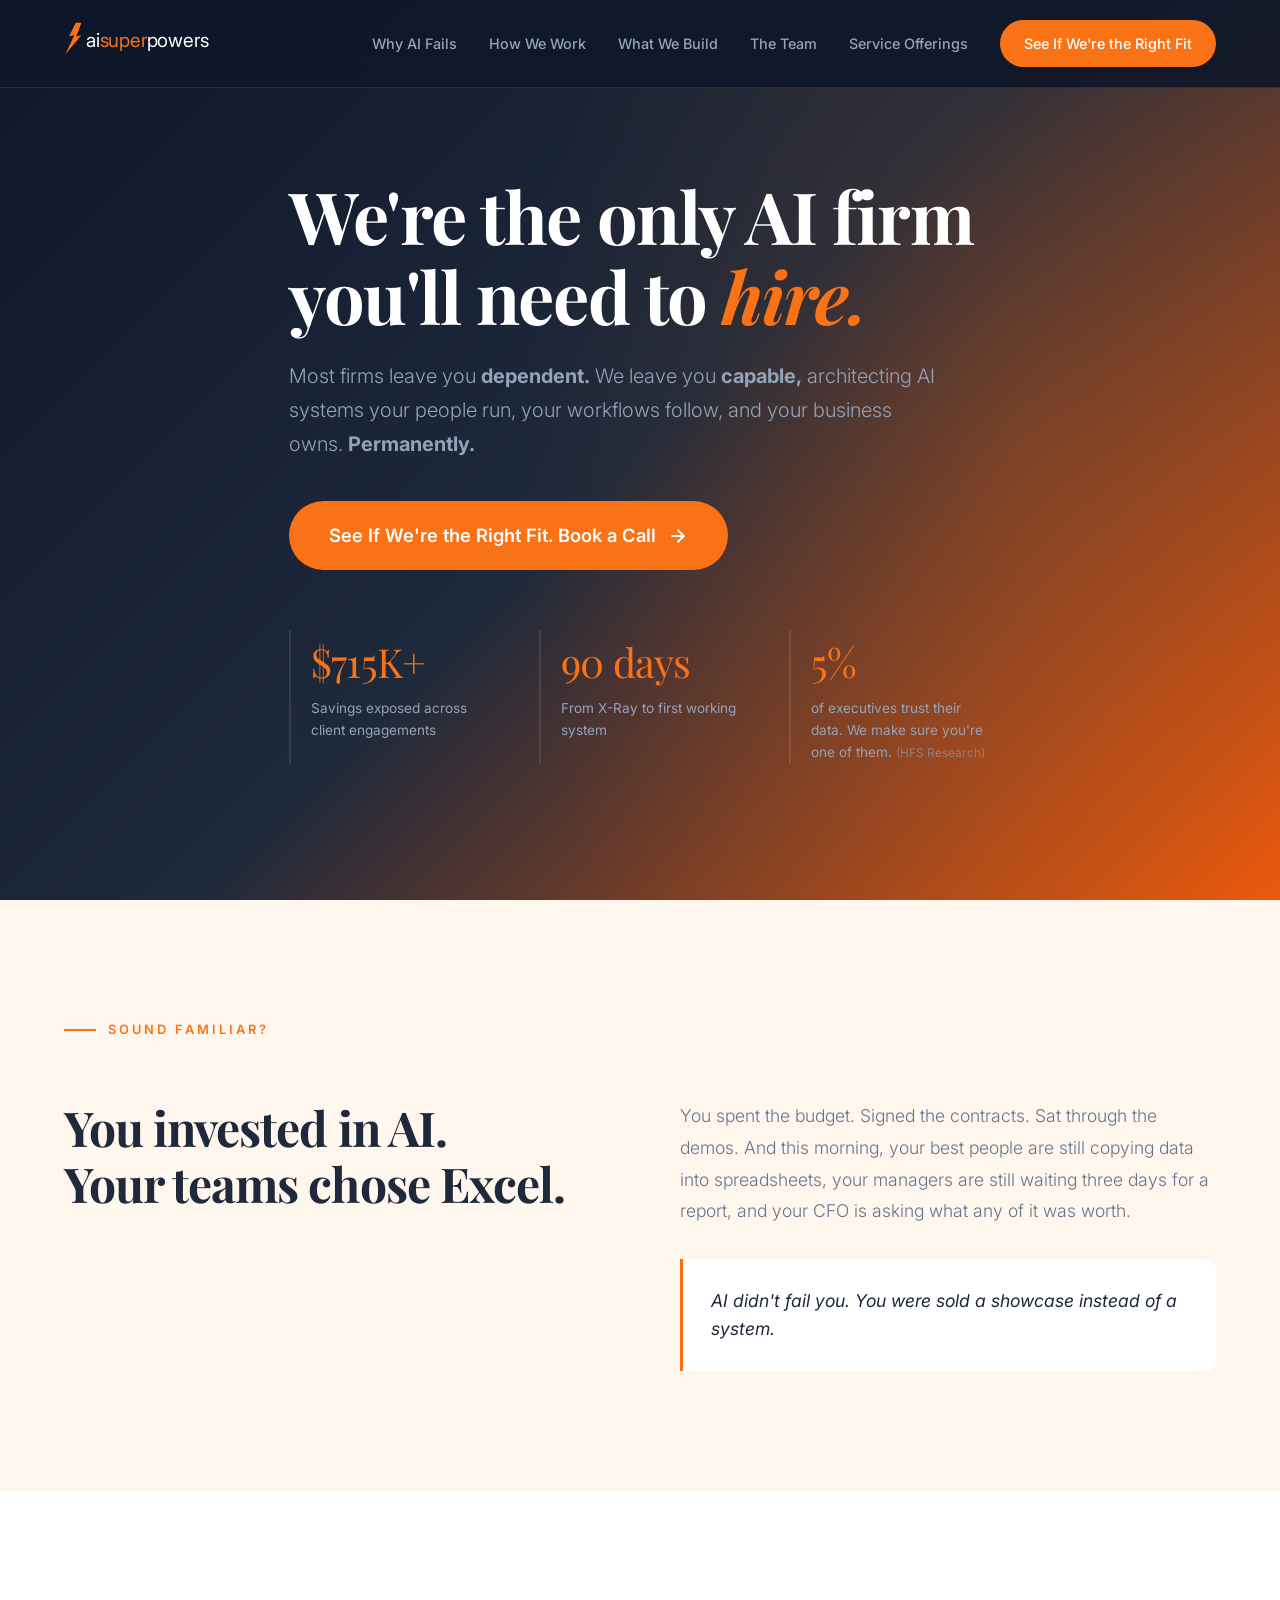
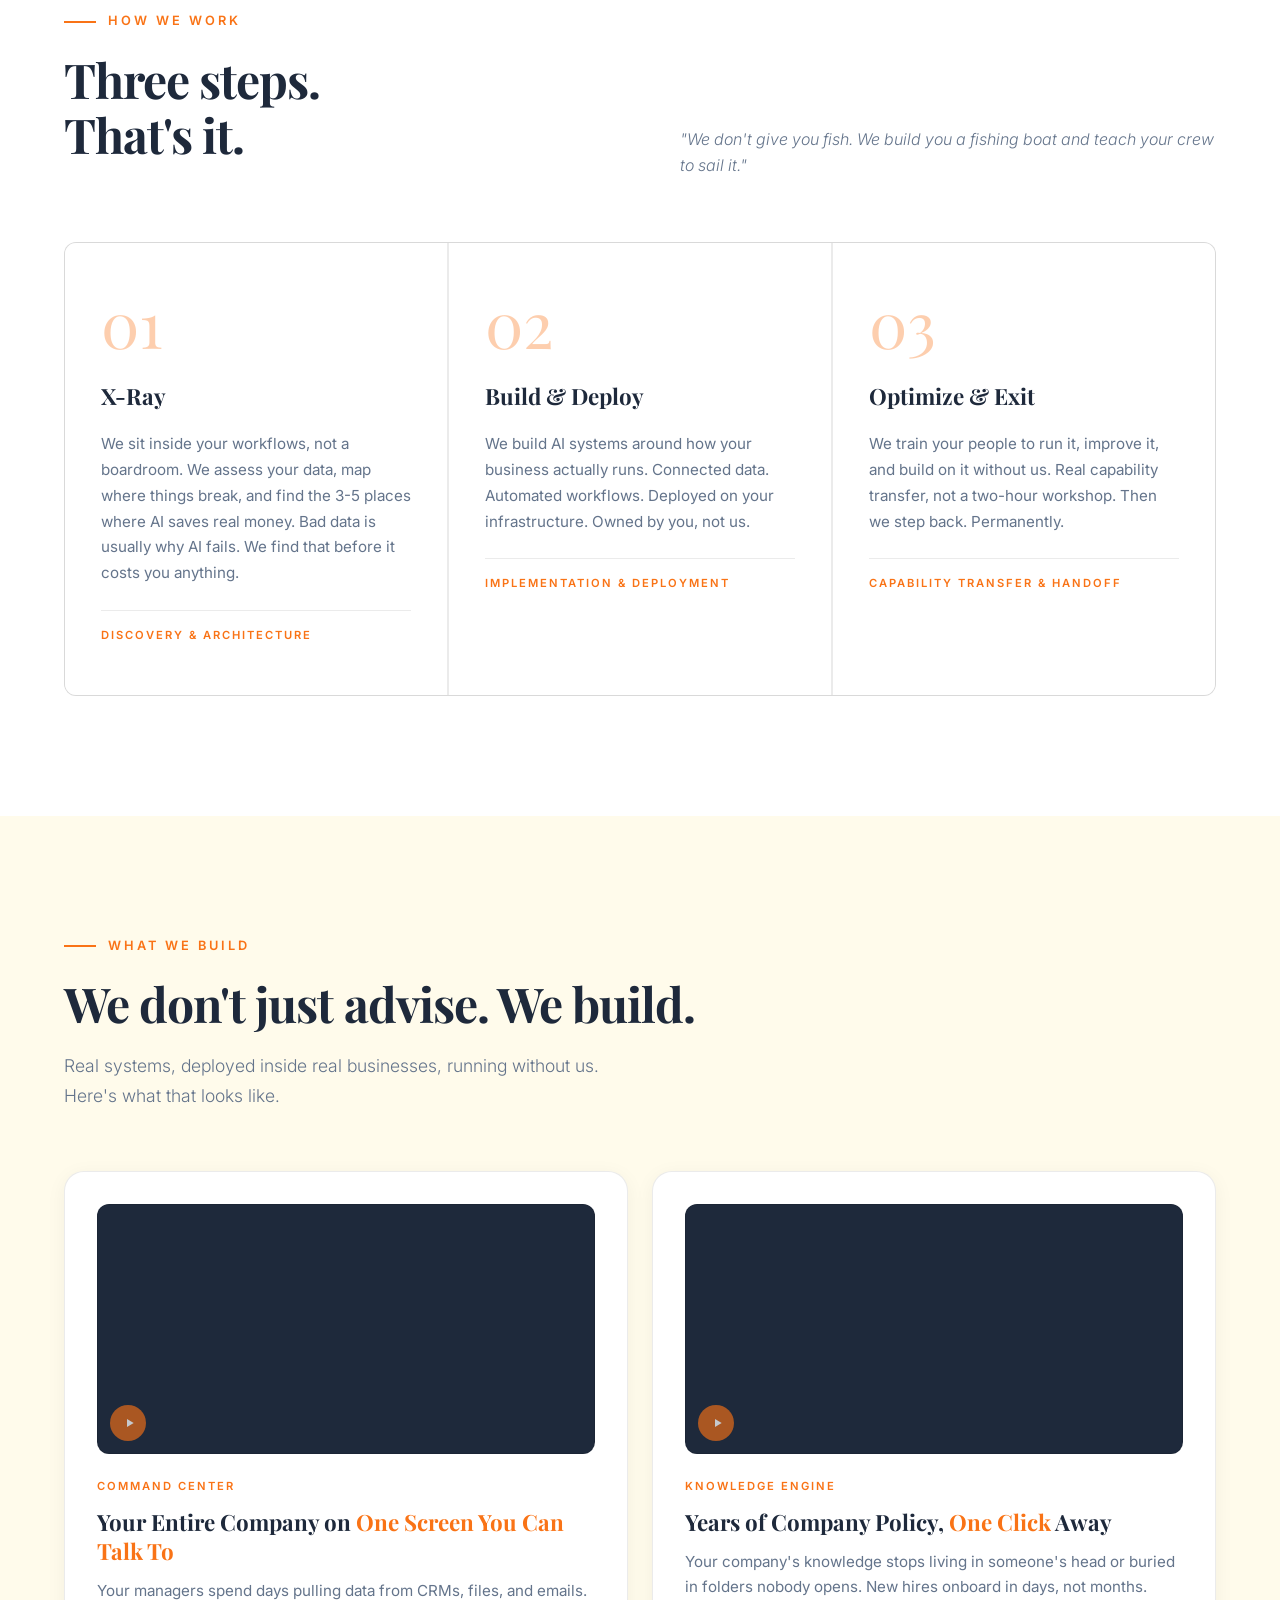
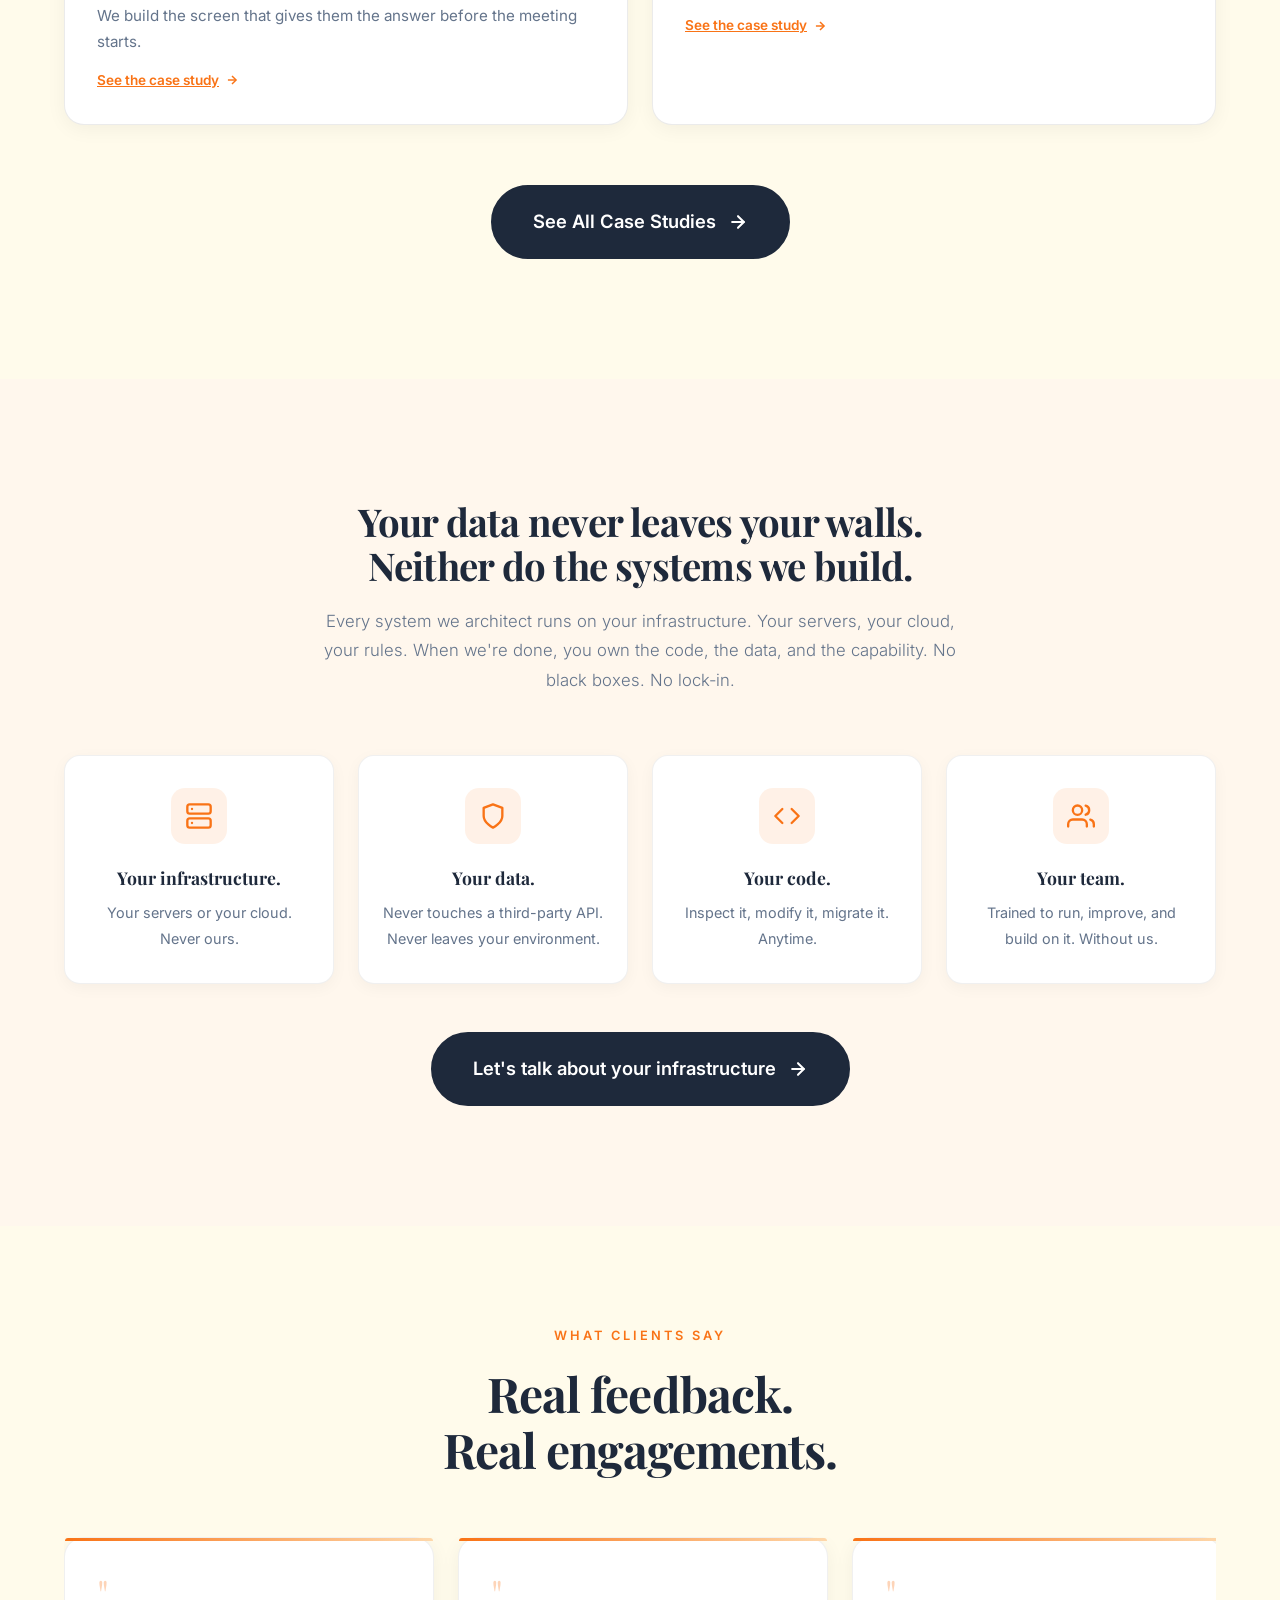
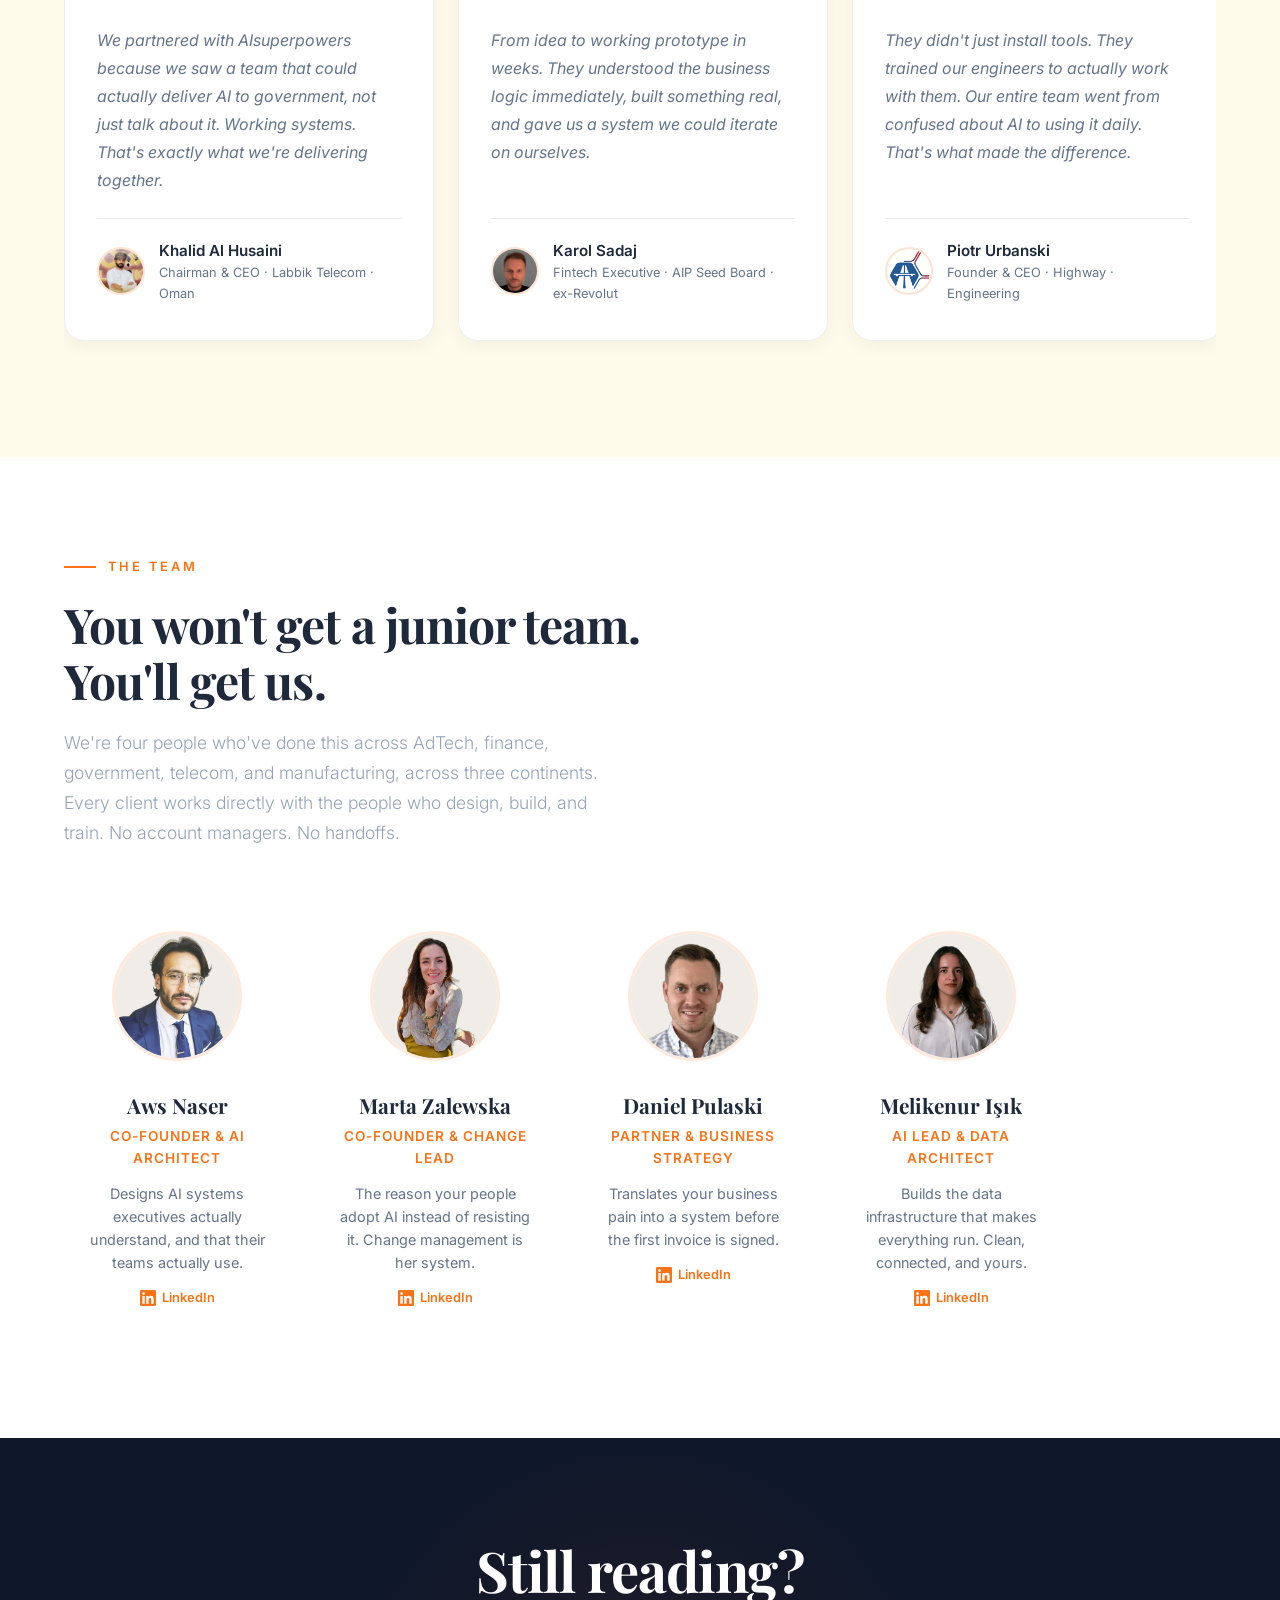
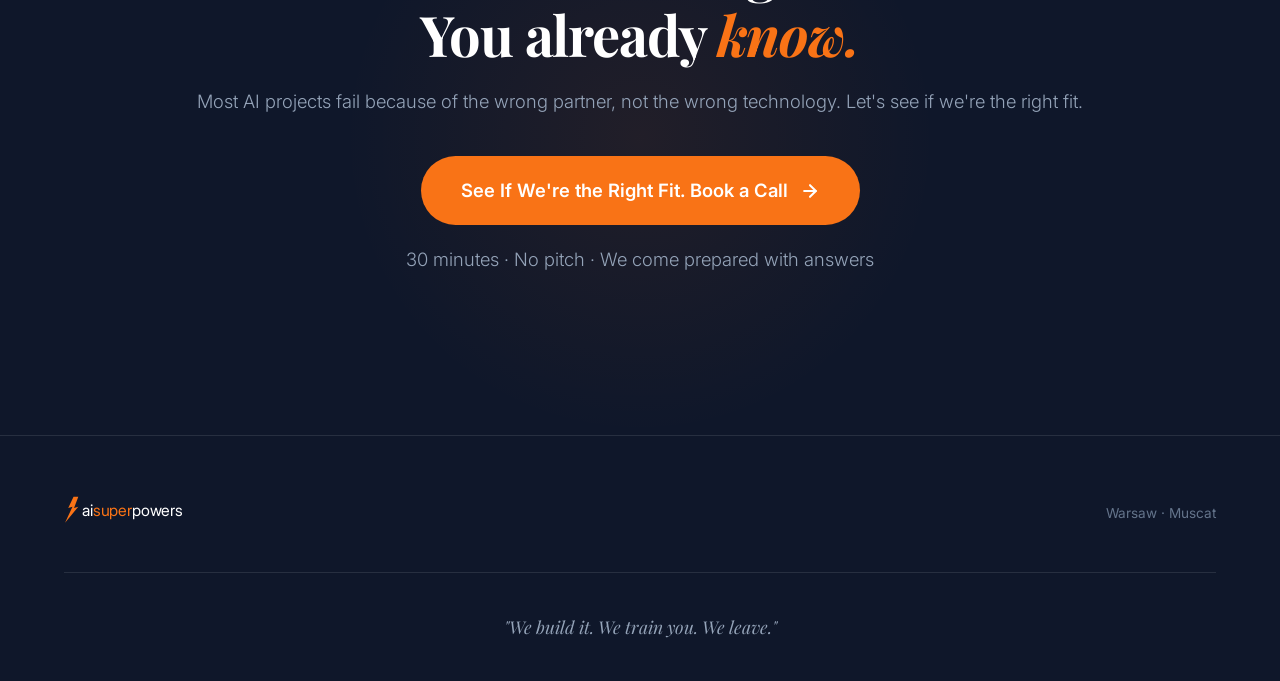
==== index.html @ ed3f65dd "Fix footer logo and location centering on mobile Co-Authored-By: Claude Opus 4.6 <noreply@anthropic." ====
<!DOCTYPE html>
<html lang="en">
<head>
    <meta charset="UTF-8">
    <meta name="viewport" content="width=device-width, initial-scale=1.0">
    <title>AI Superpowers | The Only AI Firm You'll Need</title>
    <link rel="icon" type="image/svg+xml" href="data:image/svg+xml,<svg xmlns='http://www.w3.org/2000/svg' viewBox='0 0 32 32'><path d='M 18 2 L 8 15 L 15 14 L 6 30 L 26 13 L 18 14 L 26 2 Z' fill='%23F97316'/></svg>">
    <link href="https://fonts.googleapis.com/css2?family=Playfair+Display:wght@600;700&family=Inter:wght@300;400;500;600;700&display=swap" rel="stylesheet">
    <style>
        * {
            margin: 0;
            padding: 0;
            box-sizing: border-box;
            word-break: break-word;
        }

        img, video, svg {
            max-width: 100%;
            height: auto;
        }

        :root {
            --orange: #F97316;
            --deep-orange: #EA580C;
            --burnt-orange: #C2410C;
            --peach: #FED7AA;
            --light-peach: #FFF7ED;
            --cream: #FFFBEB;
            --navy: #1E293B;
            --dark-navy: #0F172A;
            --gray: #64748B;
            --gray-light: #94A3B8;
            --light-gray: #F8FAFC;
            --white: #FFFFFF;
            --card-bg: #1a1f2e;
            --border: rgba(255,255,255,0.1);
        }

        html {
            scroll-behavior: smooth;
            overflow-x: hidden;
        }

        body {
            font-family: 'Inter', sans-serif;
            background: var(--dark-navy);
            color: var(--white);
            line-height: 1.6;
            overflow-x: hidden;
        }

        h1, h2, h3 {
            font-family: 'Playfair Display', serif;
        }

        .container {
            max-width: 1200px;
            margin: 0 auto;
            padding: 0 24px;
        }

        /* Navigation */
        nav {
            position: fixed;
            top: 0;
            width: 100%;
            z-index: 1000;
            padding: 20px 0;
            background: rgba(15, 23, 42, 0.9);
            backdrop-filter: blur(20px);
            border-bottom: 1px solid var(--border);
        }

        nav .container {
            display: flex;
            justify-content: space-between;
            align-items: center;
        }

        .logo {
            font-family: 'Playfair Display', serif;
            font-size: 1.5rem;
            color: var(--white);
            text-decoration: none;
        }

        .logo span {
            color: var(--orange);
        }

        .logo svg {
            max-width: 100%;
            height: auto;
        }

        /* Hamburger Menu Button */
        .nav-hamburger {
            display: none;
            width: 48px;
            height: 48px;
            background: none;
            border: none;
            cursor: pointer;
            padding: 12px;
            position: relative;
            z-index: 1001;
            flex-shrink: 0;
        }

        .nav-hamburger span {
            display: block;
            width: 24px;
            height: 2px;
            background: var(--white);
            border-radius: 2px;
            transition: all 0.3s;
            position: absolute;
            left: 12px;
        }

        .nav-hamburger span:nth-child(1) { top: 14px; }
        .nav-hamburger span:nth-child(2) { top: 23px; }
        .nav-hamburger span:nth-child(3) { top: 32px; }

        .nav-hamburger.active span:nth-child(1) {
            top: 23px;
            transform: rotate(45deg);
        }

        .nav-hamburger.active span:nth-child(2) {
            opacity: 0;
        }

        .nav-hamburger.active span:nth-child(3) {
            top: 23px;
            transform: rotate(-45deg);
        }

        /* Mobile Menu Overlay */
        .mobile-menu {
            position: fixed;
            top: 0;
            right: -100%;
            width: 280px;
            height: 100%;
            background: var(--dark-navy);
            z-index: 999;
            padding: 100px 32px 40px;
            transition: right 0.3s ease;
            display: flex;
            flex-direction: column;
            gap: 0;
            overflow-y: auto;
        }

        .mobile-menu.active {
            right: 0;
        }

        .mobile-menu-backdrop {
            position: fixed;
            top: 0;
            left: 0;
            width: 100%;
            height: 100%;
            background: rgba(0,0,0,0.5);
            z-index: 998;
            opacity: 0;
            pointer-events: none;
            transition: opacity 0.3s;
        }

        .mobile-menu-backdrop.active {
            opacity: 1;
            pointer-events: auto;
        }

        .mobile-menu a {
            display: block;
            color: var(--gray-light);
            text-decoration: none;
            font-size: 1.1rem;
            font-weight: 500;
            padding: 16px 0;
            border-bottom: 1px solid var(--border);
            transition: color 0.3s;
        }

        .mobile-menu a:hover {
            color: var(--white);
        }

        .mobile-menu .mobile-menu-cta {
            display: inline-flex;
            align-items: center;
            justify-content: center;
            gap: 8px;
            margin-top: 24px;
            padding: 16px 24px;
            background: var(--orange);
            color: var(--white);
            border-radius: 100px;
            font-weight: 600;
            font-size: 1rem;
            text-align: center;
            border-bottom: none;
        }

        .mobile-menu .mobile-menu-cta:hover {
            background: var(--deep-orange);
        }

        .nav-links {
            display: flex;
            gap: 32px;
            align-items: center;
        }

        .nav-links a {
            color: var(--gray-light);
            text-decoration: none;
            font-size: 0.9rem;
            font-weight: 500;
            transition: color 0.3s;
        }

        .nav-links a:hover {
            color: var(--white);
        }

        .nav-cta {
            background: var(--orange) !important;
            color: var(--white) !important;
            padding: 12px 24px;
            border-radius: 100px;
            font-weight: 600;
        }

        .nav-cta:hover {
            background: var(--deep-orange) !important;
        }

        /* Hero Section */
        .hero {
            min-height: 100vh;
            display: flex;
            flex-direction: column;
            justify-content: center;
            padding: 140px 0 100px;
            position: relative;
            background: linear-gradient(135deg, var(--dark-navy) 0%, var(--navy) 50%, var(--deep-orange) 100%);
        }

        .hero {
            overflow: hidden;
        }

        .hero::before {
            content: '';
            position: absolute;
            top: -50%;
            right: -20%;
            width: 80%;
            height: 200%;
            background: radial-gradient(ellipse, rgba(249,115,22,0.15) 0%, transparent 70%);
            pointer-events: none;
        }

        .hero-hook {
            font-size: 1.25rem;
            color: var(--gray-light);
            font-style: italic;
            margin-bottom: 24px;
            letter-spacing: 0.01em;
        }

        .hero h1 {
            font-size: clamp(2.5rem, 6vw, 4.5rem);
            line-height: 1.1;
            margin-bottom: 24px;
            max-width: 900px;
            letter-spacing: -0.02em;
        }

        .hero-nowrap {
            white-space: nowrap;
        }

        .hero h1 em {
            color: var(--orange);
            font-style: italic;
        }

        .hero-sub {
            font-size: 1.25rem;
            color: var(--gray-light);
            max-width: 650px;
            line-height: 1.7;
            margin-bottom: 40px;
            font-weight: 300;
        }

        /* Shared CTA Button Style - V5 Enhanced */
        .cta-btn {
            display: inline-flex;
            align-items: center;
            gap: 12px;
            padding: 20px 40px;
            background: var(--orange);
            color: var(--white);
            border: none;
            border-radius: 100px;
            font-size: 1.15rem;
            font-weight: 600;
            text-decoration: none;
            transition: all 0.3s;
            position: relative;
            overflow: hidden;
        }

        .cta-btn::before {
            content: '';
            position: absolute;
            top: 0;
            left: -100%;
            width: 100%;
            height: 100%;
            background: linear-gradient(90deg, transparent, rgba(255,255,255,0.15), transparent);
            transition: left 0.5s;
        }

        .cta-btn:hover::before {
            left: 100%;
        }

        .cta-btn:hover {
            background: var(--deep-orange);
            transform: translateY(-3px);
            box-shadow: 0 15px 40px rgba(249,115,22,0.35);
        }

        .cta-btn svg {
            transition: transform 0.3s;
        }

        .cta-btn:hover svg {
            transform: translateX(4px);
        }

        .cta-btn-outline {
            background: transparent;
            border: 2px solid var(--orange);
            color: var(--orange);
        }

        .cta-btn-outline:hover {
            background: var(--orange);
            color: var(--white);
        }

        /* CTA on light backgrounds */
        .cta-btn-dark {
            background: var(--navy);
            color: var(--white);
            border: 2px solid var(--navy);
        }

        .cta-btn-dark:hover {
            background: var(--dark-navy);
            border-color: var(--dark-navy);
            box-shadow: 0 15px 40px rgba(15,23,42,0.3);
        }

        .cta-note {
            margin-top: 12px;
            font-size: 0.8rem;
            color: var(--gray-light);
            letter-spacing: 0.02em;
        }

        .cta-note-dark {
            color: var(--gray);
        }

        .hero-stats {
            margin-top: 60px;
            display: flex;
            gap: 48px;
            flex-wrap: wrap;
        }

        .hero-stat {
            border-left: 2px solid var(--border);
            padding-left: 20px;
        }

        .hero-stat-number {
            font-family: 'Playfair Display', serif;
            font-size: 2.5rem;
            color: var(--orange);
            letter-spacing: -0.02em;
        }

        .hero-stat-label {
            font-size: 0.85rem;
            color: var(--gray-light);
            margin-top: 4px;
            max-width: 180px;
        }

        /* Section Shared Styles */
        section {
            padding: 120px 0;
        }

        .section-label {
            color: var(--orange);
            font-weight: 600;
            font-size: 0.8rem;
            text-transform: uppercase;
            letter-spacing: 3px;
            margin-bottom: 20px;
            display: flex;
            align-items: center;
            gap: 12px;
        }

        .section-label::before {
            content: '';
            width: 32px;
            height: 2px;
            background: var(--orange);
        }

        .section-label-centered {
            justify-content: center;
        }

        .section-label-centered::before {
            display: none;
        }

        .section-title {
            font-size: clamp(2rem, 4vw, 3rem);
            margin-bottom: 20px;
            max-width: 700px;
            line-height: 1.15;
            letter-spacing: -0.02em;
        }

        .section-title-centered {
            text-align: center;
            margin-left: auto;
            margin-right: auto;
        }

        .section-subtitle {
            font-size: 1.1rem;
            color: var(--gray-light);
            max-width: 560px;
            line-height: 1.7;
            font-weight: 300;
        }

        .section-subtitle-centered {
            text-align: center;
            margin-left: auto;
            margin-right: auto;
        }

        /* Problem Section */
        .problem {
            background: var(--light-peach);
            color: var(--navy);
        }

        .problem .section-label {
            color: var(--orange);
        }

        .problem .section-title {
            color: var(--navy);
        }

        .problem-grid {
            display: grid;
            grid-template-columns: 1fr 1fr;
            gap: 80px;
            align-items: start;
            margin-top: 60px;
        }

        .problem-text {
            font-size: 1.1rem;
            color: var(--gray);
            line-height: 1.8;
            font-weight: 300;
            margin-bottom: 32px;
        }

        .problem-conclusion {
            font-size: 1.1rem;
            color: var(--navy);
            font-style: italic;
            font-weight: 400;
            line-height: 1.6;
            padding: 28px;
            border-left: 3px solid var(--orange);
            background: var(--white);
            border-radius: 0 10px 10px 0;
        }

        /* Method Section */
        .method {
            background: var(--white);
            color: var(--navy);
        }

        .method .section-label {
            color: var(--orange);
        }

        .method .section-title {
            color: var(--navy);
        }

        .method-header {
            display: grid;
            grid-template-columns: 1fr 1fr;
            gap: 80px;
            margin-bottom: 60px;
            align-items: end;
        }

        .method-tagline {
            font-size: 1rem;
            color: var(--gray);
            font-style: italic;
            font-weight: 300;
            align-self: end;
            padding-bottom: 4px;
        }

        .steps-grid {
            display: grid;
            grid-template-columns: repeat(3, 1fr);
            gap: 2px;
            background: rgba(0,0,0,0.08);
            border: 1px solid rgba(0,0,0,0.08);
            border-radius: 12px;
            overflow: hidden;
        }

        .step-card {
            background: var(--white);
            padding: 48px 36px;
            transition: background 0.3s;
        }

        .step-card:hover {
            background: var(--light-gray);
        }

        .step-number {
            font-family: 'Playfair Display', serif;
            font-size: 4rem;
            color: rgba(249,115,22,0.35);
            line-height: 1;
            margin-bottom: 24px;
        }

        .step-title {
            font-family: 'Playfair Display', serif;
            font-size: 1.4rem;
            font-weight: 700;
            color: var(--navy);
            margin-bottom: 16px;
        }

        .step-body {
            font-size: 0.95rem;
            color: var(--gray);
            line-height: 1.7;
        }

        .step-tag {
            display: inline-block;
            margin-top: 24px;
            font-size: 0.7rem;
            font-weight: 600;
            letter-spacing: 2px;
            text-transform: uppercase;
            color: var(--orange);
            border-top: 1px solid rgba(0,0,0,0.08);
            padding-top: 16px;
            width: 100%;
        }

        /* Solutions Section */
        .solutions {
            background: var(--cream);
            color: var(--navy);
        }

        .solutions .section-title {
            color: var(--navy);
        }

        .solutions .section-subtitle {
            color: var(--gray);
        }

        .solutions-grid {
            display: grid;
            grid-template-columns: repeat(2, 1fr);
            gap: 24px;
            margin-top: 60px;
        }

        .solution-card {
            background: var(--white);
            border: 1px solid rgba(0,0,0,0.08);
            border-radius: 20px;
            padding: 32px;
            transition: all 0.4s;
            box-shadow: 0 4px 20px rgba(0,0,0,0.05);
            text-decoration: none;
            color: inherit;
            display: block;
            cursor: pointer;
        }

        .solution-card:hover {
            border-color: var(--orange);
            transform: translateY(-4px);
            box-shadow: 0 15px 40px rgba(249,115,22,0.12);
        }

        .solution-visual {
            margin-bottom: 24px;
            border-radius: 12px;
            overflow: hidden;
            background: var(--navy);
            border: 1px solid rgba(0,0,0,0.1);
        }

        .solution-visual video {
            width: 100%;
            display: block;
            cursor: pointer;
        }

        /* Play icon overlay on video */
        .solution-visual {
            position: relative;
        }

        .solution-visual::after {
            content: '';
            position: absolute;
            bottom: 12px;
            left: 12px;
            width: 36px;
            height: 36px;
            background: rgba(249,115,22,0.85);
            border-radius: 50%;
            background-image: url("data:image/svg+xml,%3Csvg xmlns='http://www.w3.org/2000/svg' viewBox='0 0 24 24' fill='white'%3E%3Cpolygon points='9,6 19,12 9,18'/%3E%3C/svg%3E");
            background-repeat: no-repeat;
            background-position: 55% 50%;
            background-size: 16px;
            opacity: 0.75;
            transition: all 0.3s;
            pointer-events: none;
        }

        .solution-visual:hover::after {
            opacity: 1;
            transform: scale(1.1);
        }

        /* Video lightbox */
        .video-lightbox {
            display: none;
            position: fixed;
            top: 0;
            left: 0;
            width: 100%;
            height: 100%;
            z-index: 9999;
            background: rgba(0,0,0,0.85);
            backdrop-filter: blur(8px);
            align-items: center;
            justify-content: center;
            cursor: pointer;
        }

        .video-lightbox.active {
            display: flex;
        }

        .video-lightbox-content {
            position: relative;
            width: 75%;
            max-width: 960px;
            border-radius: 16px;
            overflow: hidden;
            box-shadow: 0 25px 80px rgba(0,0,0,0.5);
            cursor: default;
        }

        .video-lightbox-content video {
            width: 100%;
            display: block;
            border-radius: 16px;
        }

        .video-lightbox-close {
            position: absolute;
            top: 16px;
            right: 16px;
            width: 40px;
            height: 40px;
            background: rgba(0,0,0,0.6);
            border: none;
            border-radius: 50%;
            color: white;
            font-size: 1.2rem;
            cursor: pointer;
            display: flex;
            align-items: center;
            justify-content: center;
            transition: background 0.3s;
            z-index: 10;
        }

        .video-lightbox-close:hover {
            background: rgba(249,115,22,0.8);
        }

        /* Spread Cards for Training */
        .training-cards {
            background: var(--navy);
            border: 1px solid rgba(0,0,0,0.1);
            border-radius: 12px;
            padding: 20px 0;
        }

        .spread-cards {
            position: relative;
            width: 100%;
            height: 220px;
            display: flex;
            align-items: center;
            justify-content: center;
            gap: 0;
        }

        .spread-card {
            width: 160px;
            border-radius: 10px;
            box-shadow: 0 8px 25px rgba(0,0,0,0.3);
            overflow: hidden;
            transition: transform 0.3s ease, box-shadow 0.3s ease;
            flex-shrink: 0;
            margin: 0 -20px;
        }

        .spread-card img {
            width: 100%;
            display: block;
        }

        .spread-card:nth-child(1) {
            transform: rotate(-10deg);
            z-index: 1;
        }

        .spread-card:nth-child(2) {
            transform: rotate(0deg);
            z-index: 2;
        }

        .spread-card:nth-child(3) {
            transform: rotate(10deg);
            z-index: 1;
        }

        .spread-card:hover {
            transform: rotate(0deg) scale(1.1) translateY(-8px);
            z-index: 10;
            box-shadow: 0 15px 40px rgba(0,0,0,0.5);
        }

        .solution-label {
            font-size: 0.7rem;
            text-transform: uppercase;
            letter-spacing: 2px;
            color: var(--orange);
            font-weight: 600;
            margin-bottom: 12px;
        }

        .solution-title {
            font-family: 'Playfair Display', serif;
            font-size: 1.4rem;
            margin-bottom: 12px;
            line-height: 1.3;
            color: var(--navy);
        }

        .solution-title em {
            color: var(--orange);
            font-style: normal;
        }

        .solution-desc {
            color: var(--gray);
            font-size: 0.95rem;
            line-height: 1.65;
        }

        /* V5: Solution card "see case study" link */
        .solution-link {
            display: inline-flex;
            align-items: center;
            gap: 6px;
            margin-top: 16px;
            font-size: 0.85rem;
            font-weight: 600;
            color: var(--orange);
            transition: gap 0.3s;
        }

        .solution-card:hover .solution-link {
            gap: 10px;
        }

        .solutions-cta {
            text-align: center;
            margin-top: 60px;
        }

        /* Data Sovereignty Section */
        .ownership {
            background: var(--light-peach);
            color: var(--navy);
        }

        .ownership .section-title {
            color: var(--navy);
            text-align: center;
            margin-left: auto;
            margin-right: auto;
            font-size: clamp(1.5rem, 3vw, 2.75rem);
        }

        .ownership .section-label {
            justify-content: center;
        }

        .ownership .section-label::before {
            display: none;
        }

        .own-desc {
            text-align: center;
            max-width: 640px;
            margin: 0 auto 60px;
            font-size: 1.05rem;
            color: var(--gray);
            line-height: 1.75;
            font-weight: 300;
        }

        .own-cards {
            display: grid;
            grid-template-columns: repeat(4, 1fr);
            gap: 24px;
        }

        .own-card {
            background: var(--white);
            border: 1px solid rgba(0,0,0,0.06);
            border-radius: 16px;
            padding: 32px 24px;
            text-align: center;
            transition: all 0.3s;
            box-shadow: 0 4px 16px rgba(0,0,0,0.04);
        }

        .own-card:hover {
            transform: translateY(-4px);
            box-shadow: 0 12px 32px rgba(249,115,22,0.12);
            border-color: var(--orange);
        }

        .own-card-icon {
            width: 56px;
            height: 56px;
            background: rgba(249,115,22,0.1);
            border-radius: 14px;
            display: flex;
            align-items: center;
            justify-content: center;
            margin: 0 auto 20px;
        }

        .own-card-icon svg {
            width: 28px;
            height: 28px;
            color: var(--orange);
        }

        .own-card strong {
            font-family: 'Playfair Display', serif;
            font-weight: 700;
            font-size: 1.1rem;
            color: var(--navy);
            display: block;
            margin-bottom: 8px;
        }

        .own-card span {
            font-size: 0.9rem;
            color: var(--gray);
            line-height: 1.6;
        }

        .own-cta {
            text-align: center;
            margin-top: 48px;
        }

        /* V5: Team Section */
        .team {
            background: var(--white);
            color: var(--navy);
            padding: 100px 0;
        }

        .team .section-title {
            color: var(--navy);
        }

        .team-grid {
            display: grid;
            grid-template-columns: repeat(4, 1fr);
            gap: 32px;
            margin-top: 60px;
            max-width: 1000px;
        }

        .team-card {
            text-align: center;
            text-decoration: none;
            color: inherit;
            display: block;
            padding: 24px 16px;
            border-radius: 16px;
            transition: all 0.3s;
        }

        .team-card:hover {
            background: var(--light-peach);
            transform: translateY(-4px);
        }

        .team-photo {
            width: 130px;
            height: 130px;
            border-radius: 50%;
            margin: 0 auto 20px;
            object-fit: cover;
            border: 3px solid rgba(249,115,22,0.15);
            transition: border-color 0.3s;
        }

        .team-card:hover .team-photo {
            border-color: var(--orange);
        }

        .team-name {
            font-family: 'Playfair Display', serif;
            font-size: 1.3rem;
            margin-bottom: 4px;
            color: var(--navy);
        }

        .team-role {
            font-size: 0.85rem;
            color: var(--orange);
            font-weight: 600;
            text-transform: uppercase;
            letter-spacing: 1px;
            margin-bottom: 12px;
        }

        .team-bio {
            font-size: 0.9rem;
            color: var(--gray);
            line-height: 1.6;
        }

        .team-linkedin {
            display: inline-flex;
            align-items: center;
            gap: 6px;
            margin-top: 14px;
            font-size: 0.8rem;
            font-weight: 600;
            color: var(--orange);
            transition: gap 0.3s;
        }

        .team-linkedin svg {
            color: var(--orange);
        }

        .team-card:hover .team-linkedin {
            gap: 10px;
        }

        /* Testimonials Section - 3 boxes visible, horizontal scroll, warm theme */
        .testimonials {
            background: var(--cream);
            color: var(--navy);
            padding: 100px 0;
            overflow: visible;
        }

        .testimonials .section-title {
            color: var(--navy);
        }

        .testimonials .container {
            overflow: visible;
        }

        .testimonials-scroll {
            overflow-x: auto;
            overflow-y: hidden;
            -webkit-overflow-scrolling: touch;
            margin-top: 60px;
            padding-bottom: 16px;
        }

        .testimonials-scroll::-webkit-scrollbar {
            height: 6px;
        }

        .testimonials-scroll::-webkit-scrollbar-track {
            background: rgba(0,0,0,0.05);
            border-radius: 3px;
        }

        .testimonials-scroll::-webkit-scrollbar-thumb {
            background: var(--orange);
            border-radius: 3px;
        }

        .testimonials-grid {
            display: flex;
            gap: 24px;
            width: max-content;
        }

        .testimonial-card {
            background: var(--white);
            border: 1px solid rgba(0,0,0,0.06);
            border-radius: 20px;
            padding: 36px 32px;
            box-shadow: 0 4px 20px rgba(0,0,0,0.05);
            display: flex;
            flex-direction: column;
            width: 370px;
            flex-shrink: 0;
            position: relative;
        }

        .testimonial-card::before {
            content: '';
            position: absolute;
            top: 0;
            left: 0;
            right: 0;
            height: 3px;
            background: linear-gradient(90deg, var(--orange), var(--peach));
            border-radius: 20px 20px 0 0;
        }

        .testimonial-quote {
            font-size: 2.5rem;
            color: var(--orange);
            opacity: 0.3;
            font-family: 'Playfair Display', serif;
            line-height: 1;
            margin-bottom: 12px;
        }

        .testimonial-text {
            font-size: 1rem;
            color: var(--gray);
            line-height: 1.75;
            font-style: italic;
            flex: 1;
            margin-bottom: 24px;
        }

        .testimonial-author {
            display: flex;
            align-items: center;
            gap: 14px;
            padding-top: 20px;
            border-top: 1px solid rgba(0,0,0,0.08);
            margin-top: auto;
        }

        .testimonial-photo {
            width: 48px;
            height: 48px;
            border-radius: 50%;
            object-fit: cover;
            border: 2px solid rgba(249,115,22,0.2);
            flex-shrink: 0;
        }

        .testimonial-avatar {
            width: 48px;
            height: 48px;
            border-radius: 50%;
            background: var(--navy);
            display: flex;
            align-items: center;
            justify-content: center;
            font-weight: 700;
            font-size: 0.8rem;
            color: var(--white);
            flex-shrink: 0;
        }

        .testimonial-info-name {
            font-weight: 600;
            font-size: 0.95rem;
            color: var(--navy);
        }

        .testimonial-info-role {
            font-size: 0.8rem;
            color: var(--gray);
        }

        /* Final CTA - V5: Enhanced */
        .final-cta {
            background: var(--dark-navy);
            text-align: center;
            padding: 100px 0 120px;
            position: relative;
            overflow: hidden;
        }

        .final-cta::before {
            content: '';
            position: absolute;
            top: 0;
            left: 50%;
            transform: translateX(-50%);
            width: 600px;
            height: 600px;
            background: radial-gradient(circle, rgba(249,115,22,0.08) 0%, transparent 70%);
            pointer-events: none;
        }

        .final-cta h2 {
            font-size: clamp(2rem, 5vw, 3.5rem);
            margin-bottom: 20px;
            line-height: 1.15;
            letter-spacing: -0.02em;
            position: relative;
        }

        .final-cta h2 em {
            color: var(--orange);
            font-style: italic;
        }

        .final-cta p {
            font-size: 1.15rem;
            color: var(--gray-light);
            margin-bottom: 40px;
            font-weight: 300;
            position: relative;
        }

        .final-cta .cta-btn {
            position: relative;
        }

        .final-cta-note {
            margin-top: 20px;
            font-size: 0.9rem;
            color: var(--gray);
            position: relative;
        }

        /* V5: Scarcity badge */
        .scarcity {
            display: inline-block;
            background: rgba(249,115,22,0.1);
            border: 1px solid rgba(249,115,22,0.25);
            color: var(--orange);
            padding: 8px 20px;
            border-radius: 100px;
            font-size: 0.8rem;
            font-weight: 600;
            letter-spacing: 0.5px;
            margin-bottom: 24px;
        }

        .scarcity-dark {
            background: rgba(249,115,22,0.08);
            border-color: rgba(249,115,22,0.2);
        }

        /* Footer */
        footer {
            background: var(--dark-navy);
            border-top: 1px solid var(--border);
            padding: 60px 0 40px;
        }

        .footer-bottom {
            display: flex;
            justify-content: space-between;
            align-items: center;
            flex-wrap: wrap;
            gap: 20px;
        }

        .footer-logo {
            font-family: 'Playfair Display', serif;
            font-size: 1.25rem;
        }

        .footer-logo span {
            color: var(--orange);
        }

        .footer-contact {
            font-size: 0.85rem;
            color: var(--gray);
        }

        .footer-tagline {
            width: 100%;
            text-align: center;
            margin-top: 40px;
            padding-top: 40px;
            border-top: 1px solid var(--border);
            font-family: 'Playfair Display', serif;
            font-size: 1.1rem;
            font-style: italic;
            color: var(--gray-light);
        }

        /* Animations */
        .fade-in {
            opacity: 0;
            transform: translateY(30px);
            transition: opacity 0.6s ease, transform 0.6s ease;
        }

        .fade-in.visible {
            opacity: 1;
            transform: translateY(0);
        }

        /* Back to Top Button */
        .back-to-top {
            position: fixed;
            bottom: 32px;
            right: 32px;
            width: 48px;
            height: 48px;
            background: var(--orange);
            color: var(--white);
            border: none;
            border-radius: 50%;
            cursor: pointer;
            display: flex;
            align-items: center;
            justify-content: center;
            z-index: 900;
            opacity: 0;
            pointer-events: none;
            transform: translateY(20px);
            transition: opacity 0.3s, transform 0.3s, background 0.3s;
            box-shadow: 0 4px 20px rgba(0,0,0,0.25);
        }

        .back-to-top.visible {
            opacity: 1;
            pointer-events: auto;
            transform: translateY(0);
        }

        .back-to-top:hover {
            background: var(--deep-orange);
            transform: translateY(-3px);
        }

        @media (max-width: 768px) {
            .back-to-top {
                bottom: 20px;
                right: 20px;
                width: 44px;
                height: 44px;
            }
        }

        /* Responsive — Tablet */
        @media (max-width: 1024px) {
            section {
                padding: 80px 0;
            }

            .nav-links {
                gap: 20px;
            }

            .problem-grid {
                grid-template-columns: 1fr;
                gap: 40px;
            }

            .method-header {
                grid-template-columns: 1fr;
                gap: 24px;
            }

            .steps-grid {
                grid-template-columns: 1fr;
            }

            .solutions-grid {
                grid-template-columns: 1fr;
            }

            .own-cards {
                grid-template-columns: repeat(2, 1fr);
            }

            .own-desc {
                font-size: 1rem;
            }

            .testimonial-card {
                width: 300px;
            }

            .team-grid {
                grid-template-columns: repeat(2, 1fr);
            }

            .hero {
                padding: 120px 0 80px;
                min-height: auto;
            }

            .final-cta {
                padding: 80px 0 100px;
            }
        }

        /* Responsive — Mobile */
        @media (max-width: 768px) {
            /* Nav: hide all links, show hamburger */
            nav {
                padding: 14px 0;
            }

            .nav-links {
                display: none;
            }

            .nav-hamburger {
                display: block;
            }

            .nav-cta {
                padding: 10px 18px !important;
                font-size: 0.8rem !important;
                white-space: nowrap;
                min-height: 44px;
                display: inline-flex;
                align-items: center;
            }

            nav .container {
                padding: 0 16px;
            }

            /* Logo smaller on mobile */
            .logo svg {
                width: 180px;
                height: 36px;
            }

            /* Container tighter padding */
            .container {
                padding: 0 16px;
            }

            /* Hero */
            .hero {
                padding: 100px 0 60px;
                min-height: auto;
            }

            .hero h1 {
                font-size: 2rem;
                margin-bottom: 16px;
            }

            .hero-sub {
                font-size: 1.05rem;
                margin-bottom: 32px;
            }

            .hero-stats {
                flex-direction: column;
                gap: 24px;
                margin-top: 40px;
            }

            .hero-stat-number {
                font-size: 2rem;
            }

            /* CTA buttons */
            .cta-btn {
                padding: 16px 28px;
                font-size: 1rem;
                width: 100%;
                justify-content: center;
            }

            .cta-btn-dark {
                width: 100%;
            }

            /* Section spacing */
            section {
                padding: 60px 0;
            }

            .section-title {
                font-size: 1.75rem;
            }

            .section-subtitle {
                font-size: 1rem;
            }

            /* Problem */
            .problem-grid {
                grid-template-columns: 1fr;
                gap: 32px;
                margin-top: 32px;
            }

            .problem-text {
                font-size: 1rem;
            }

            .problem-conclusion {
                font-size: 1rem;
                padding: 20px;
            }

            /* Method */
            .method-header {
                grid-template-columns: 1fr;
                gap: 16px;
                margin-bottom: 32px;
            }

            .method-tagline {
                font-size: 0.95rem;
            }

            .steps-grid {
                grid-template-columns: 1fr;
            }

            .step-card {
                padding: 32px 24px;
            }

            .step-number {
                font-size: 2.5rem;
            }

            .step-title {
                font-size: 1.2rem;
            }

            /* Lightbox */
            .video-lightbox-content {
                width: 95%;
            }

            /* Solutions */
            .solutions-grid {
                grid-template-columns: 1fr;
                gap: 20px;
                margin-top: 32px;
            }

            .solution-card {
                padding: 24px;
            }

            .solution-title {
                font-size: 1.2rem;
            }

            .spread-cards {
                height: 180px;
            }

            .spread-card {
                width: 120px;
                margin: 0 -15px;
            }

            /* Data Sovereignty */
            .own-cards {
                grid-template-columns: 1fr 1fr;
                gap: 16px;
            }

            .own-card {
                padding: 24px 16px;
            }

            .own-card-icon {
                width: 48px;
                height: 48px;
                margin-bottom: 16px;
            }

            .own-card-icon svg {
                width: 24px;
                height: 24px;
            }

            .own-card strong {
                font-size: 1rem;
            }

            .own-card span {
                font-size: 0.85rem;
            }

            .own-desc {
                font-size: 0.95rem;
                margin-bottom: 40px;
            }

            .own-cta {
                margin-top: 32px;
            }

            /* Testimonials */
            .testimonials {
                padding: 60px 0;
            }

            .testimonial-card {
                width: 280px;
                padding: 28px 24px;
            }

            .testimonial-quote {
                font-size: 2rem;
            }

            .testimonial-text {
                font-size: 0.9rem;
            }

            /* Team */
            .team {
                padding: 60px 0;
            }

            .team-grid {
                grid-template-columns: repeat(2, 1fr);
                gap: 16px;
                max-width: 400px;
                margin-left: auto;
                margin-right: auto;
            }

            .team-photo {
                width: 90px;
                height: 90px;
            }

            .team-name {
                font-size: 1.05rem;
            }

            .team-role {
                font-size: 0.7rem;
            }

            .team-bio {
                font-size: 0.8rem;
            }

            /* Final CTA */
            .final-cta {
                padding: 60px 0 80px;
            }

            .final-cta h2 {
                font-size: 1.75rem;
            }

            .final-cta p {
                font-size: 1rem;
            }

            /* Footer */
            .footer-bottom {
                flex-direction: column;
                align-items: center;
                text-align: center;
                justify-content: center;
            }

            .footer-logo {
                display: flex;
                justify-content: center;
                width: 100%;
            }

            .footer-logo svg {
                width: 150px;
                height: 30px;
            }

            .footer-contact {
                width: 100%;
                text-align: center;
            }

            .footer-tagline {
                font-size: 0.95rem;
                margin-top: 24px;
                padding-top: 24px;
            }
        }

        /* Responsive — Small phones */
        @media (max-width: 480px) {
            .logo svg {
                width: 160px;
                height: 32px;
            }

            .nav-cta {
                padding: 10px 16px !important;
                font-size: 0.75rem !important;
                min-height: 44px;
            }

            .hero {
                padding: 80px 0 50px;
            }

            .hero h1 {
                font-size: 1.65rem;
            }

            .hero-sub {
                font-size: 0.95rem;
            }

            .section-title {
                font-size: 1.5rem;
            }

            .step-number {
                font-size: 2rem;
            }

            .step-card {
                padding: 24px 20px;
            }

            .cta-btn {
                padding: 14px 20px;
                font-size: 0.9rem;
            }

            /* Data Sovereignty — stack to 1 col on small phones */
            .own-cards {
                grid-template-columns: 1fr;
                gap: 12px;
            }

            .own-card {
                padding: 20px 16px;
            }

            .solution-card {
                padding: 16px;
            }

            .testimonial-card {
                width: 260px;
                padding: 24px 20px;
            }

            .team-grid {
                grid-template-columns: 1fr;
                max-width: 200px;
            }

            .spread-cards {
                height: 140px;
            }

            .spread-card {
                width: 90px;
                margin: 0 -10px;
            }

            .final-cta h2 {
                font-size: 1.5rem;
            }
        }
    </style>
</head>
<body>

<!-- Navigation -->
<nav>
    <div class="container">
        <a href="#" class="logo">
                <svg xmlns="http://www.w3.org/2000/svg" viewBox="0 0 340 52" width="220" height="36">
                    <path d="M 18 1 L 8 22 L 16 20 L 2 50 L 27 20 L 19 22 L 27 1 Z" fill="#F97316"/>
                    <text x="34" y="38" font-family="'Inter', 'Helvetica Neue', Arial, sans-serif" font-size="30" font-weight="400" letter-spacing="-0.3"><tspan fill="#ffffff">ai</tspan><tspan fill="#F97316">super</tspan><tspan fill="#ffffff">powers</tspan></text>
                </svg>
            </a>
        <div class="nav-links">
            <a href="#mirror">Why AI Fails</a>
            <a href="#method">How We Work</a>
            <a href="#solutions">What We Build</a>
            <a href="#team">The Team</a>
            <a href="packages.html">Service Offerings</a>
            <a href="https://calendly.com/daniel-aisuperpowers/30min" target="_blank" class="nav-cta">See If We're the Right Fit</a>
        </div>
        <button class="nav-hamburger" id="navHamburger" aria-label="Open menu">
            <span></span>
            <span></span>
            <span></span>
        </button>
    </div>
</nav>

<!-- Mobile Menu -->
<div class="mobile-menu-backdrop" id="mobileBackdrop"></div>
<div class="mobile-menu" id="mobileMenu">
    <a href="#mirror">Why AI Fails</a>
    <a href="#method">How We Work</a>
    <a href="#solutions">What We Build</a>
    <a href="#team">The Team</a>
    <a href="packages.html">Service Offerings</a>
    <a href="https://calendly.com/daniel-aisuperpowers/30min" target="_blank" class="mobile-menu-cta">See If We're the Right Fit</a>
</div>

<!-- Hero Section -->
<section class="hero">
    <div class="container">
        <h1 class="fade-in">We're the only AI firm<br>you'll need to <em>hire.</em></h1>
        <p class="hero-sub fade-in">Most firms leave you <strong>dependent.</strong> We leave you <strong>capable,</strong> architecting AI systems your people run, your workflows follow, and your business owns. <strong>Permanently.</strong></p>
        <a href="https://calendly.com/daniel-aisuperpowers/30min" target="_blank" class="cta-btn fade-in">
            See If We're the Right Fit. Book a Call
            <svg width="20" height="20" viewBox="0 0 24 24" fill="none" stroke="currentColor" stroke-width="2.5" stroke-linecap="round" stroke-linejoin="round"><line x1="5" y1="12" x2="19" y2="12"/><polyline points="12 5 19 12 12 19"/></svg>
        </a>
        <div class="hero-stats fade-in">
            <div class="hero-stat">
                <div class="hero-stat-number">$715K+</div>
                <div class="hero-stat-label">Savings exposed across client engagements</div>
            </div>
            <div class="hero-stat">
                <div class="hero-stat-number">90 days</div>
                <div class="hero-stat-label">From X-Ray to first working system</div>
            </div>
            <div class="hero-stat">
                <div class="hero-stat-number">5%</div>
                <div class="hero-stat-label">of executives trust their data. We make sure you're one of them. <span style="opacity: 0.6; font-size: 0.75rem;">(HFS Research)</span></div>
            </div>
        </div>
    </div>
</section>

<!-- Problem Section -->
<section class="problem" id="mirror">
    <div class="container">
        <div class="section-label fade-in">Sound familiar?</div>
        <div class="problem-grid">
            <div class="fade-in">
                <h2 class="section-title">You invested in AI.<br>Your teams chose Excel.</h2>
            </div>
            <div class="fade-in">
                <p class="problem-text">
                    You spent the budget. Signed the contracts. Sat through the demos. And this morning, your best people are still copying data into spreadsheets, your managers are still waiting three days for a report, and your CFO is asking what any of it was worth.
                </p>
                <div class="problem-conclusion">
                    AI didn't fail you. You were sold a showcase instead of a system.
                </div>
            </div>
        </div>
    </div>
</section>

<!-- Method Section -->
<section class="method" id="method">
    <div class="container">
        <div class="method-header">
            <div>
                <div class="section-label fade-in">How We Work</div>
                <h2 class="section-title fade-in">Three steps.<br>That's it.</h2>
            </div>
            <div class="method-tagline fade-in">
                "We don't give you fish. We build you a fishing boat and teach your crew to sail it."
            </div>
        </div>

        <div class="steps-grid">
            <div class="step-card fade-in">
                <div class="step-number">01</div>
                <div class="step-title">X-Ray</div>
                <div class="step-body">We sit inside your workflows, not a boardroom. We assess your data, map where things break, and find the 3-5 places where AI saves real money. Bad data is usually why AI fails. We find that before it costs you anything.</div>
                <div class="step-tag">Discovery & Architecture</div>
            </div>
            <div class="step-card fade-in">
                <div class="step-number">02</div>
                <div class="step-title">Build & Deploy</div>
                <div class="step-body">We build AI systems around how your business actually runs. Connected data. Automated workflows. Deployed on your infrastructure. Owned by you, not us.</div>
                <div class="step-tag">Implementation & Deployment</div>
            </div>
            <div class="step-card fade-in">
                <div class="step-number">03</div>
                <div class="step-title">Optimize & Exit</div>
                <div class="step-body">We train your people to run it, improve it, and build on it without us. Real capability transfer, not a two-hour workshop. Then we step back. Permanently.</div>
                <div class="step-tag">Capability Transfer & Handoff</div>
            </div>
        </div>
    </div>
</section>

<!-- Solutions Section - V5: Clickable cards -->
<section class="solutions" id="solutions">
    <div class="container">
        <div class="section-label fade-in">What We Build</div>
        <h2 class="section-title fade-in">We don't just advise. We build.</h2>
        <p class="section-subtitle fade-in" style="color: var(--gray);">Real systems, deployed inside real businesses, running without us. Here's what that looks like.</p>

        <div class="solutions-grid">
            <div class="solution-card fade-in">
                <div class="solution-visual" onclick="openLightbox('videos/V1-Executive-Dashboards-v3.mp4')">
                    <video autoplay muted playsinline loop>
                        <source src="videos/V1-Executive-Dashboards-v3.mp4" type="video/mp4">
                    </video>
                </div>
                <div class="solution-label">Command Center</div>
                <h3 class="solution-title">Your Entire Company on <em>One Screen You Can Talk To</em></h3>
                <p class="solution-desc">Your managers spend days pulling data from CRMs, files, and emails. We build the screen that gives them the answer before the meeting starts.</p>
                <a href="case-studies.html#command-center" class="solution-link">See the case study <svg width="14" height="14" viewBox="0 0 24 24" fill="none" stroke="currentColor" stroke-width="2.5"><line x1="5" y1="12" x2="19" y2="12"/><polyline points="12 5 19 12 12 19"/></svg></a>
            </div>

            <!-- HIDDEN: Automation card (content TBD)
            <div class="solution-card fade-in">
                <div class="solution-visual" onclick="openLightbox('videos/V4-CRMErrorDetection-v3.mp4')">
                    <video autoplay muted playsinline loop>
                        <source src="videos/V4-CRMErrorDetection-v3.mp4" type="video/mp4">
                    </video>
                </div>
                <div class="solution-label">Automation</div>
                <h3 class="solution-title"><em>Insights</em> from Your CRM, Before Morning Coffee</h3>
                <p class="solution-desc">Your data gets checked every second, not once a quarter. Errors flagged the moment they happen. Reports in your inbox before you ask for them.</p>
                <a href="case-studies.html#automation" class="solution-link">See the case study <svg width="14" height="14" viewBox="0 0 24 24" fill="none" stroke="currentColor" stroke-width="2.5"><line x1="5" y1="12" x2="19" y2="12"/><polyline points="12 5 19 12 12 19"/></svg></a>
            </div>
            -->

            <div class="solution-card fade-in">
                <div class="solution-visual" onclick="openLightbox('videos/V5-KnowledgeRAG-v3.mp4')">
                    <video autoplay muted playsinline loop>
                        <source src="videos/V5-KnowledgeRAG-v3.mp4" type="video/mp4">
                    </video>
                </div>
                <div class="solution-label">Knowledge Engine</div>
                <h3 class="solution-title">Years of Company Policy, <em>One Click</em> Away</h3>
                <p class="solution-desc">Your company's knowledge stops living in someone's head or buried in folders nobody opens. New hires onboard in days, not months.</p>
                <a href="case-studies.html#knowledge" class="solution-link">See the case study <svg width="14" height="14" viewBox="0 0 24 24" fill="none" stroke="currentColor" stroke-width="2.5"><line x1="5" y1="12" x2="19" y2="12"/><polyline points="12 5 19 12 12 19"/></svg></a>
            </div>

            <!-- HIDDEN: Enablement card (content TBD)
            <div class="solution-card fade-in">
                <div class="solution-visual" onclick="openLightbox('videos/V7-AITraining-v3.mp4')">
                    <video autoplay muted playsinline loop>
                        <source src="videos/V7-AITraining-v3.mp4" type="video/mp4">
                    </video>
                </div>
                <div class="solution-label">Enablement</div>
                <h3 class="solution-title">Train Your Team to Build <em>Their Own</em> AI</h3>
                <p class="solution-desc">Stop paying consultants for every automation. We train your internal teams to build AI solutions themselves. The capability compounds: trained teams train others.</p>
                <a href="case-studies.html#enablement" class="solution-link">See the case study <svg width="14" height="14" viewBox="0 0 24 24" fill="none" stroke="currentColor" stroke-width="2.5"><line x1="5" y1="12" x2="19" y2="12"/><polyline points="12 5 19 12 12 19"/></svg></a>
            </div>
            -->
        </div>

        <div class="solutions-cta fade-in">
            <a href="case-studies.html" class="cta-btn cta-btn-dark">
                See All Case Studies
                <svg width="20" height="20" viewBox="0 0 24 24" fill="none" stroke="currentColor" stroke-width="2.5" stroke-linecap="round" stroke-linejoin="round"><line x1="5" y1="12" x2="19" y2="12"/><polyline points="12 5 19 12 12 19"/></svg>
            </a>
        </div>
    </div>
</section>

<!-- Data Sovereignty Section -->
<section class="ownership">
    <div class="container">
        <h2 class="section-title fade-in">Your data never leaves your walls.<br>Neither do the systems we build.</h2>
        <p class="own-desc fade-in">Every system we architect runs on your infrastructure. Your servers, your cloud, your rules. When we're done, you own the code, the data, and the capability. No black boxes. No lock-in.</p>

        <div class="own-cards">
            <div class="own-card fade-in">
                <div class="own-card-icon">
                    <svg viewBox="0 0 24 24" fill="none" stroke="currentColor" stroke-width="2" stroke-linecap="round" stroke-linejoin="round"><rect x="2" y="2" width="20" height="8" rx="2" ry="2"/><rect x="2" y="14" width="20" height="8" rx="2" ry="2"/><line x1="6" y1="6" x2="6.01" y2="6"/><line x1="6" y1="18" x2="6.01" y2="18"/></svg>
                </div>
                <strong>Your infrastructure.</strong>
                <span>Your servers or your cloud. Never ours.</span>
            </div>
            <div class="own-card fade-in">
                <div class="own-card-icon">
                    <svg viewBox="0 0 24 24" fill="none" stroke="currentColor" stroke-width="2" stroke-linecap="round" stroke-linejoin="round"><path d="M12 22s8-4 8-10V5l-8-3-8 3v7c0 6 8 10 8 10z"/></svg>
                </div>
                <strong>Your data.</strong>
                <span>Never touches a third-party API. Never leaves your environment.</span>
            </div>
            <div class="own-card fade-in">
                <div class="own-card-icon">
                    <svg viewBox="0 0 24 24" fill="none" stroke="currentColor" stroke-width="2" stroke-linecap="round" stroke-linejoin="round"><polyline points="16 18 22 12 16 6"/><polyline points="8 6 2 12 8 18"/></svg>
                </div>
                <strong>Your code.</strong>
                <span>Inspect it, modify it, migrate it. Anytime.</span>
            </div>
            <div class="own-card fade-in">
                <div class="own-card-icon">
                    <svg viewBox="0 0 24 24" fill="none" stroke="currentColor" stroke-width="2" stroke-linecap="round" stroke-linejoin="round"><path d="M17 21v-2a4 4 0 0 0-4-4H5a4 4 0 0 0-4 4v2"/><circle cx="9" cy="7" r="4"/><path d="M23 21v-2a4 4 0 0 0-3-3.87"/><path d="M16 3.13a4 4 0 0 1 0 7.75"/></svg>
                </div>
                <strong>Your team.</strong>
                <span>Trained to run, improve, and build on it. Without us.</span>
            </div>
        </div>

        <div class="own-cta fade-in">
            <a href="#cta" class="cta-btn cta-btn-dark">
                Let's talk about your infrastructure
                <svg width="20" height="20" viewBox="0 0 24 24" fill="none" stroke="currentColor" stroke-width="2.5" stroke-linecap="round" stroke-linejoin="round"><line x1="5" y1="12" x2="19" y2="12"/><polyline points="12 5 19 12 12 19"/></svg>
            </a>
        </div>
    </div>
</section>

<!-- Testimonials Section -->
<section class="testimonials">
    <div class="container">
        <div class="section-label section-label-centered fade-in">What Clients Say</div>
        <h2 class="section-title section-title-centered fade-in">Real feedback.<br>Real engagements.</h2>

        <div class="testimonials-scroll">
            <div class="testimonials-grid">
                <div class="testimonial-card fade-in">
                    <div class="testimonial-quote">"</div>
                    <p class="testimonial-text">We partnered with AIsuperpowers because we saw a team that could actually deliver AI to government, not just talk about it. Working systems. That's exactly what we're delivering together.</p>
                    <div class="testimonial-author">
                        <img src="videos/testimonial-khalid.jpeg" alt="Khalid Al Husaini" class="testimonial-photo">
                        <div>
                            <div class="testimonial-info-name">Khalid Al Husaini</div>
                            <div class="testimonial-info-role">Chairman & CEO · Labbik Telecom · Oman</div>
                        </div>
                    </div>
                </div>

                <div class="testimonial-card fade-in">
                    <div class="testimonial-quote">"</div>
                    <p class="testimonial-text">From idea to working prototype in weeks. They understood the business logic immediately, built something real, and gave us a system we could iterate on ourselves.</p>
                    <div class="testimonial-author">
                        <img src="videos/testimonial-karol.jpeg" alt="Karol Sadaj" class="testimonial-photo">
                        <div>
                            <div class="testimonial-info-name">Karol Sadaj</div>
                            <div class="testimonial-info-role">Fintech Executive · AIP Seed Board · ex-Revolut</div>
                        </div>
                    </div>
                </div>

                <div class="testimonial-card fade-in">
                    <div class="testimonial-quote">"</div>
                    <p class="testimonial-text">They didn't just install tools. They trained our engineers to actually work with them. Our entire team went from confused about AI to using it daily. That's what made the difference.</p>
                    <div class="testimonial-author">
                        <img src="videos/testimonial-hwy.png" alt="Highway" class="testimonial-photo" style="object-fit: contain;">
                        <div>
                            <div class="testimonial-info-name">Piotr Urbanski</div>
                            <div class="testimonial-info-role">Founder & CEO · Highway · Engineering</div>
                        </div>
                    </div>
                </div>

                <div class="testimonial-card fade-in">
                    <div class="testimonial-quote">"</div>
                    <p class="testimonial-text">Working with AIsuperpowers helped me build an AI strategy I could actually execute, not a 50-page report, but a real roadmap with clear priorities that got buy-in from the board.</p>
                    <div class="testimonial-author">
                        <img src="videos/testimonial-raiffeisen.png" alt="Raiffeisen Bank" class="testimonial-photo" style="object-fit: contain;">
                        <div>
                            <div class="testimonial-info-name">Piotr Nowak</div>
                            <div class="testimonial-info-role">Head of Risk · Raiffeisen Bank International</div>
                        </div>
                    </div>
                </div>

                <div class="testimonial-card fade-in">
                    <div class="testimonial-quote">"</div>
                    <p class="testimonial-text">Our leadership team now makes confident AI decisions. Before, every conversation about AI ended in confusion. Now we have a clear framework and we're actually executing on it.</p>
                    <div class="testimonial-author">
                        <img src="videos/testimonial-kowynia.jpeg" alt="Piotr Kowynia" class="testimonial-photo">
                        <div>
                            <div class="testimonial-info-name">Piotr Kowynia</div>
                            <div class="testimonial-info-role">President & CEO · Nest Bank S.A.</div>
                        </div>
                    </div>
                </div>

                <div class="testimonial-card fade-in">
                    <div class="testimonial-quote">"</div>
                    <p class="testimonial-text">They understood how business works here in Oman. We went from running everything manually to having automated operations that actually made us faster. ROI was obvious within weeks.</p>
                    <div class="testimonial-author">
                        <img src="videos/testimonial-pouria.jpeg" alt="Pouria Fardpour" class="testimonial-photo">
                        <div>
                            <div class="testimonial-info-name">Pouria Fardpour</div>
                            <div class="testimonial-info-role">Founder · Sultan Lands · Real Estate · Oman</div>
                        </div>
                    </div>
                </div>
            </div>
        </div>
    </div>
</section>

<!-- V5: Team Section -->
<section class="team" id="team">
    <div class="container">
        <div class="section-label fade-in">The Team</div>
        <h2 class="section-title fade-in">You won't get a junior team. You'll get us.</h2>
        <p class="section-subtitle fade-in">We're four people who've done this across AdTech, finance, government, telecom, and manufacturing, across three continents. Every client works directly with the people who design, build, and train. No account managers. No handoffs.</p>

        <div class="team-grid">
            <a href="https://www.linkedin.com/in/aws-naser-861866270" target="_blank" class="team-card fade-in">
                <img src="videos/team-aws.jpg" alt="Aws Naser" class="team-photo">
                <h3 class="team-name">Aws Naser</h3>
                <div class="team-role">Co-Founder & AI Architect</div>
                <p class="team-bio">Designs AI systems executives actually understand, and that their teams actually use.</p>
                <span class="team-linkedin">
                    <svg width="16" height="16" viewBox="0 0 24 24" fill="currentColor"><path d="M20.447 20.452h-3.554v-5.569c0-1.328-.027-3.037-1.852-3.037-1.853 0-2.136 1.445-2.136 2.939v5.667H9.351V9h3.414v1.561h.046c.477-.9 1.637-1.85 3.37-1.85 3.601 0 4.267 2.37 4.267 5.455v6.286zM5.337 7.433a2.062 2.062 0 01-2.063-2.065 2.064 2.064 0 112.063 2.065zm1.782 13.019H3.555V9h3.564v11.452zM22.225 0H1.771C.792 0 0 .774 0 1.729v20.542C0 23.227.792 24 1.771 24h20.451C23.2 24 24 23.227 24 22.271V1.729C24 .774 23.2 0 22.222 0h.003z"/></svg>
                    LinkedIn
                </span>
            </a>

            <a href="https://www.linkedin.com/in/martazalewskapr/" target="_blank" class="team-card fade-in">
                <img src="videos/team-marta.jpg" alt="Marta Zalewska" class="team-photo">
                <h3 class="team-name">Marta Zalewska</h3>
                <div class="team-role">Co-Founder & Change Lead</div>
                <p class="team-bio">The reason your people adopt AI instead of resisting it. Change management is her system.</p>
                <span class="team-linkedin">
                    <svg width="16" height="16" viewBox="0 0 24 24" fill="currentColor"><path d="M20.447 20.452h-3.554v-5.569c0-1.328-.027-3.037-1.852-3.037-1.853 0-2.136 1.445-2.136 2.939v5.667H9.351V9h3.414v1.561h.046c.477-.9 1.637-1.85 3.37-1.85 3.601 0 4.267 2.37 4.267 5.455v6.286zM5.337 7.433a2.062 2.062 0 01-2.063-2.065 2.064 2.064 0 112.063 2.065zm1.782 13.019H3.555V9h3.564v11.452zM22.225 0H1.771C.792 0 0 .774 0 1.729v20.542C0 23.227.792 24 1.771 24h20.451C23.2 24 24 23.227 24 22.271V1.729C24 .774 23.2 0 22.222 0h.003z"/></svg>
                    LinkedIn
                </span>
            </a>

            <a href="https://www.linkedin.com/in/daniel-pulaski/" target="_blank" class="team-card fade-in">
                <img src="videos/team-daniel.jpg" alt="Daniel Pulaski" class="team-photo">
                <h3 class="team-name">Daniel Pulaski</h3>
                <div class="team-role">Partner & Business Strategy</div>
                <p class="team-bio">Translates your business pain into a system before the first invoice is signed.</p>
                <span class="team-linkedin">
                    <svg width="16" height="16" viewBox="0 0 24 24" fill="currentColor"><path d="M20.447 20.452h-3.554v-5.569c0-1.328-.027-3.037-1.852-3.037-1.853 0-2.136 1.445-2.136 2.939v5.667H9.351V9h3.414v1.561h.046c.477-.9 1.637-1.85 3.37-1.85 3.601 0 4.267 2.37 4.267 5.455v6.286zM5.337 7.433a2.062 2.062 0 01-2.063-2.065 2.064 2.064 0 112.063 2.065zm1.782 13.019H3.555V9h3.564v11.452zM22.225 0H1.771C.792 0 0 .774 0 1.729v20.542C0 23.227.792 24 1.771 24h20.451C23.2 24 24 23.227 24 22.271V1.729C24 .774 23.2 0 22.222 0h.003z"/></svg>
                    LinkedIn
                </span>
            </a>

            <a href="https://www.linkedin.com/in/melikenurisk/" target="_blank" class="team-card fade-in">
                <img src="videos/team-melikenur.jpg" alt="Melikenur Işık" class="team-photo">
                <h3 class="team-name">Melikenur Işık</h3>
                <div class="team-role">AI Lead & Data Architect</div>
                <p class="team-bio">Builds the data infrastructure that makes everything run. Clean, connected, and yours.</p>
                <span class="team-linkedin">
                    <svg width="16" height="16" viewBox="0 0 24 24" fill="currentColor"><path d="M20.447 20.452h-3.554v-5.569c0-1.328-.027-3.037-1.852-3.037-1.853 0-2.136 1.445-2.136 2.939v5.667H9.351V9h3.414v1.561h.046c.477-.9 1.637-1.85 3.37-1.85 3.601 0 4.267 2.37 4.267 5.455v6.286zM5.337 7.433a2.062 2.062 0 01-2.063-2.065 2.064 2.064 0 112.063 2.065zm1.782 13.019H3.555V9h3.564v11.452zM22.225 0H1.771C.792 0 0 .774 0 1.729v20.542C0 23.227.792 24 1.771 24h20.451C23.2 24 24 23.227 24 22.271V1.729C24 .774 23.2 0 22.222 0h.003z"/></svg>
                    LinkedIn
                </span>
            </a>
        </div>
    </div>
</section>

<!-- Final CTA - V5: Enhanced with scarcity -->
<section class="final-cta" id="cta">
    <div class="container">
        <h2 class="fade-in">Still reading?<br>You already <em>know.</em></h2>
        <p class="fade-in">Most AI projects fail because of the wrong partner, not the wrong technology. Let's see if we're the right fit.</p>
        <a href="https://calendly.com/daniel-aisuperpowers/30min" target="_blank" class="cta-btn fade-in">
            See If We're the Right Fit. Book a Call
            <svg width="20" height="20" viewBox="0 0 24 24" fill="none" stroke="currentColor" stroke-width="2.5" stroke-linecap="round" stroke-linejoin="round"><line x1="5" y1="12" x2="19" y2="12"/><polyline points="12 5 19 12 12 19"/></svg>
        </a>
        <p class="final-cta-note fade-in">30 minutes · No pitch · We come prepared with answers</p>
    </div>
</section>

<!-- Footer -->
<footer>
    <div class="container">
        <div class="footer-bottom">
            <div class="footer-logo">
                <svg xmlns="http://www.w3.org/2000/svg" viewBox="0 0 340 52" width="180" height="28">
                    <path d="M 18 1 L 8 22 L 16 20 L 2 50 L 27 20 L 19 22 L 27 1 Z" fill="#F97316"/>
                    <text x="34" y="38" font-family="'Inter', 'Helvetica Neue', Arial, sans-serif" font-size="30" font-weight="400" letter-spacing="-0.3"><tspan fill="#ffffff">ai</tspan><tspan fill="#F97316">super</tspan><tspan fill="#ffffff">powers</tspan></text>
                </svg>
            </div>
            <div class="footer-contact">Warsaw · Muscat</div>
        </div>
        <div class="footer-tagline">"We build it. We train you. We leave."</div>
    </div>
</footer>

<!-- Back to Top -->
<button class="back-to-top" id="backToTop" aria-label="Back to top">
    <svg width="20" height="20" viewBox="0 0 24 24" fill="none" stroke="currentColor" stroke-width="2.5" stroke-linecap="round" stroke-linejoin="round"><polyline points="18 15 12 9 6 15"/></svg>
</button>

<!-- Video Lightbox -->
<div class="video-lightbox" id="videoLightbox">
    <div class="video-lightbox-content">
        <button class="video-lightbox-close" onclick="closeLightbox()">&#10005;</button>
        <video id="lightboxVideo" controls playsinline>
            <source id="lightboxSource" src="" type="video/mp4">
        </video>
    </div>
</div>

<script>
    // Fade-in animation on scroll
    const observer = new IntersectionObserver((entries) => {
        entries.forEach(entry => {
            if (entry.isIntersecting) {
                entry.target.classList.add('visible');
            }
        });
    }, { threshold: 0.1, rootMargin: '0px 0px -50px 0px' });

    document.querySelectorAll('.fade-in').forEach(el => observer.observe(el));

    // Lightbox
    function openLightbox(src) {
        const lightbox = document.getElementById('videoLightbox');
        const video = document.getElementById('lightboxVideo');
        const source = document.getElementById('lightboxSource');
        source.src = src;
        video.load();
        video.play();
        lightbox.classList.add('active');
        document.body.style.overflow = 'hidden';
    }

    function closeLightbox() {
        const lightbox = document.getElementById('videoLightbox');
        const video = document.getElementById('lightboxVideo');
        video.pause();
        video.currentTime = 0;
        lightbox.classList.remove('active');
        document.body.style.overflow = '';
    }

    // Close on backdrop click
    document.getElementById('videoLightbox').addEventListener('click', (e) => {
        if (e.target === e.currentTarget) closeLightbox();
    });

    // Close on Escape key
    document.addEventListener('keydown', (e) => {
        if (e.key === 'Escape') closeLightbox();
    });

    // Back to top button
    const backToTop = document.getElementById('backToTop');
    window.addEventListener('scroll', () => {
        backToTop.classList.toggle('visible', window.scrollY > 600);
    });
    backToTop.addEventListener('click', () => {
        window.scrollTo({ top: 0, behavior: 'smooth' });
    });

    // Hamburger menu
    const hamburger = document.getElementById('navHamburger');
    const mobileMenu = document.getElementById('mobileMenu');
    const mobileBackdrop = document.getElementById('mobileBackdrop');

    function toggleMobileMenu() {
        hamburger.classList.toggle('active');
        mobileMenu.classList.toggle('active');
        mobileBackdrop.classList.toggle('active');
        document.body.style.overflow = mobileMenu.classList.contains('active') ? 'hidden' : '';
    }

    hamburger.addEventListener('click', toggleMobileMenu);
    mobileBackdrop.addEventListener('click', toggleMobileMenu);

    // Close mobile menu on link click
    mobileMenu.querySelectorAll('a').forEach(link => {
        link.addEventListener('click', () => {
            if (mobileMenu.classList.contains('active')) {
                toggleMobileMenu();
            }
        });
    });
</script>

</body>
</html>
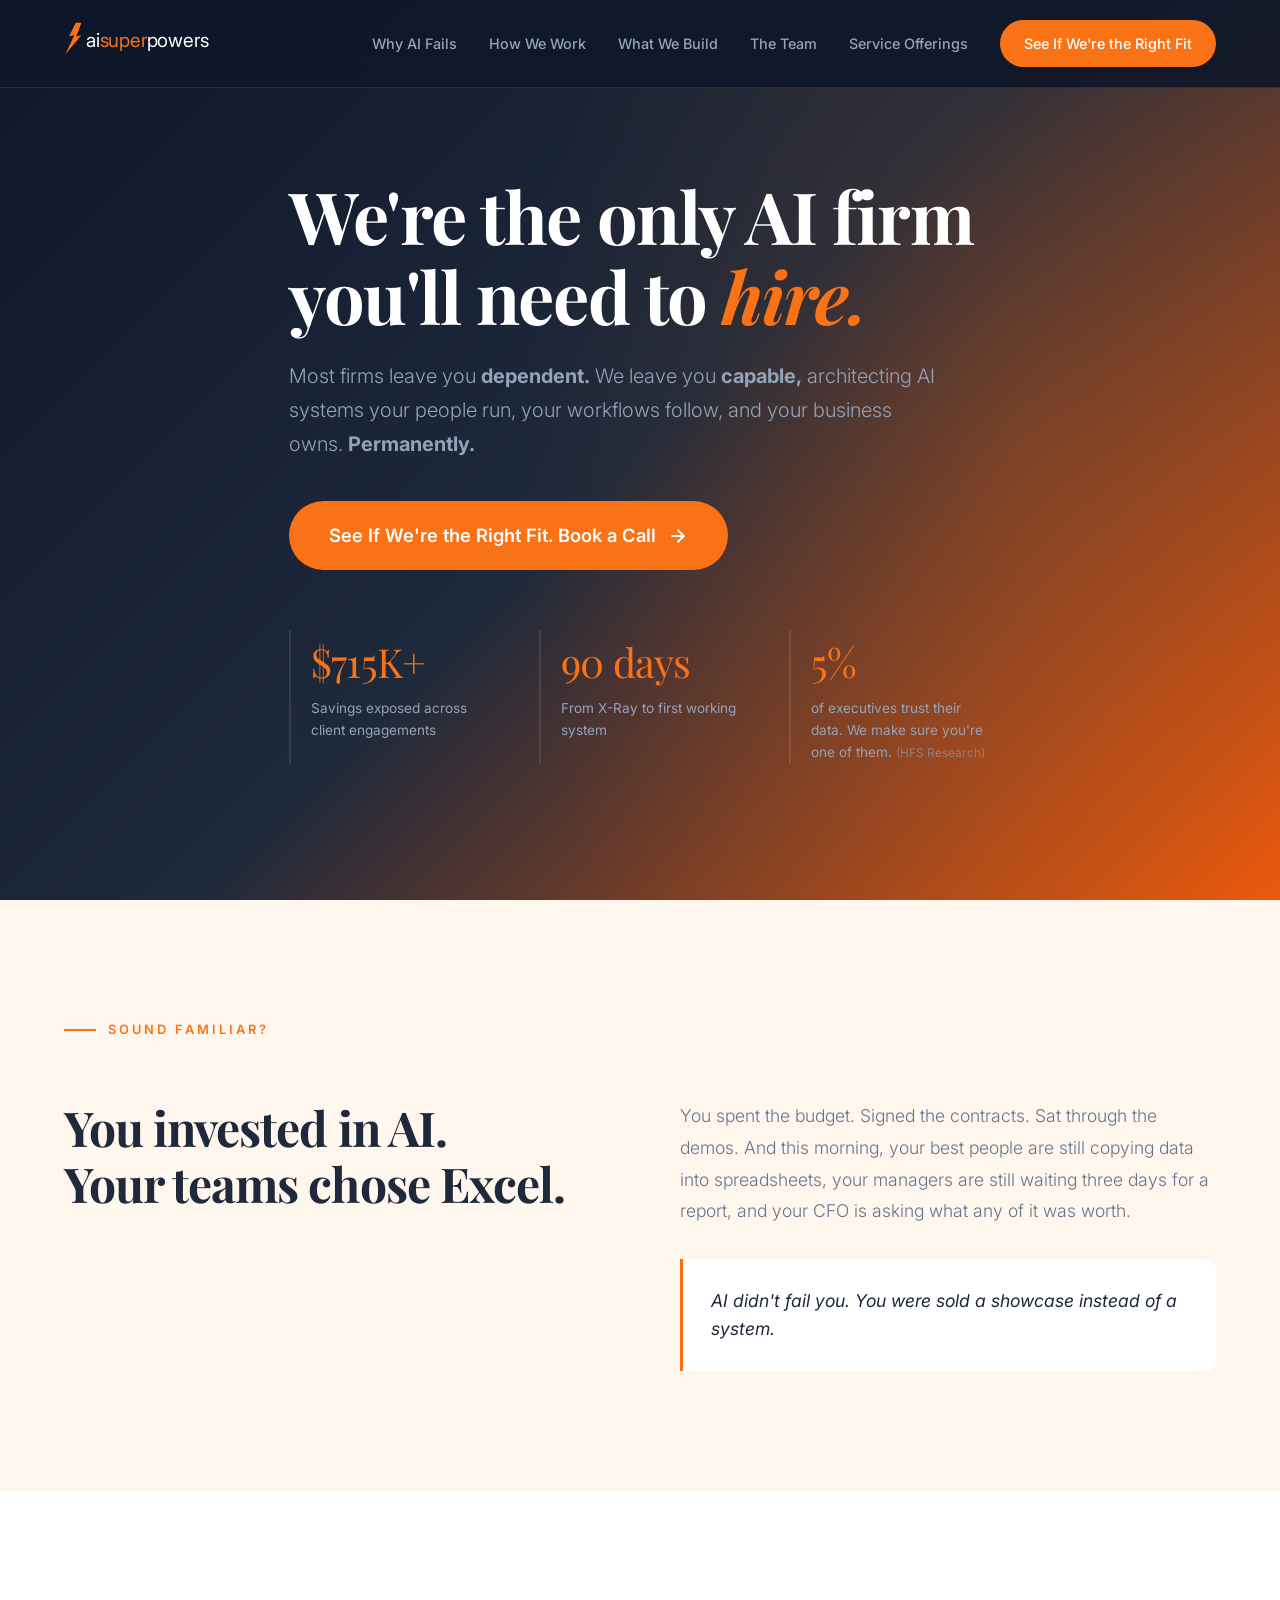
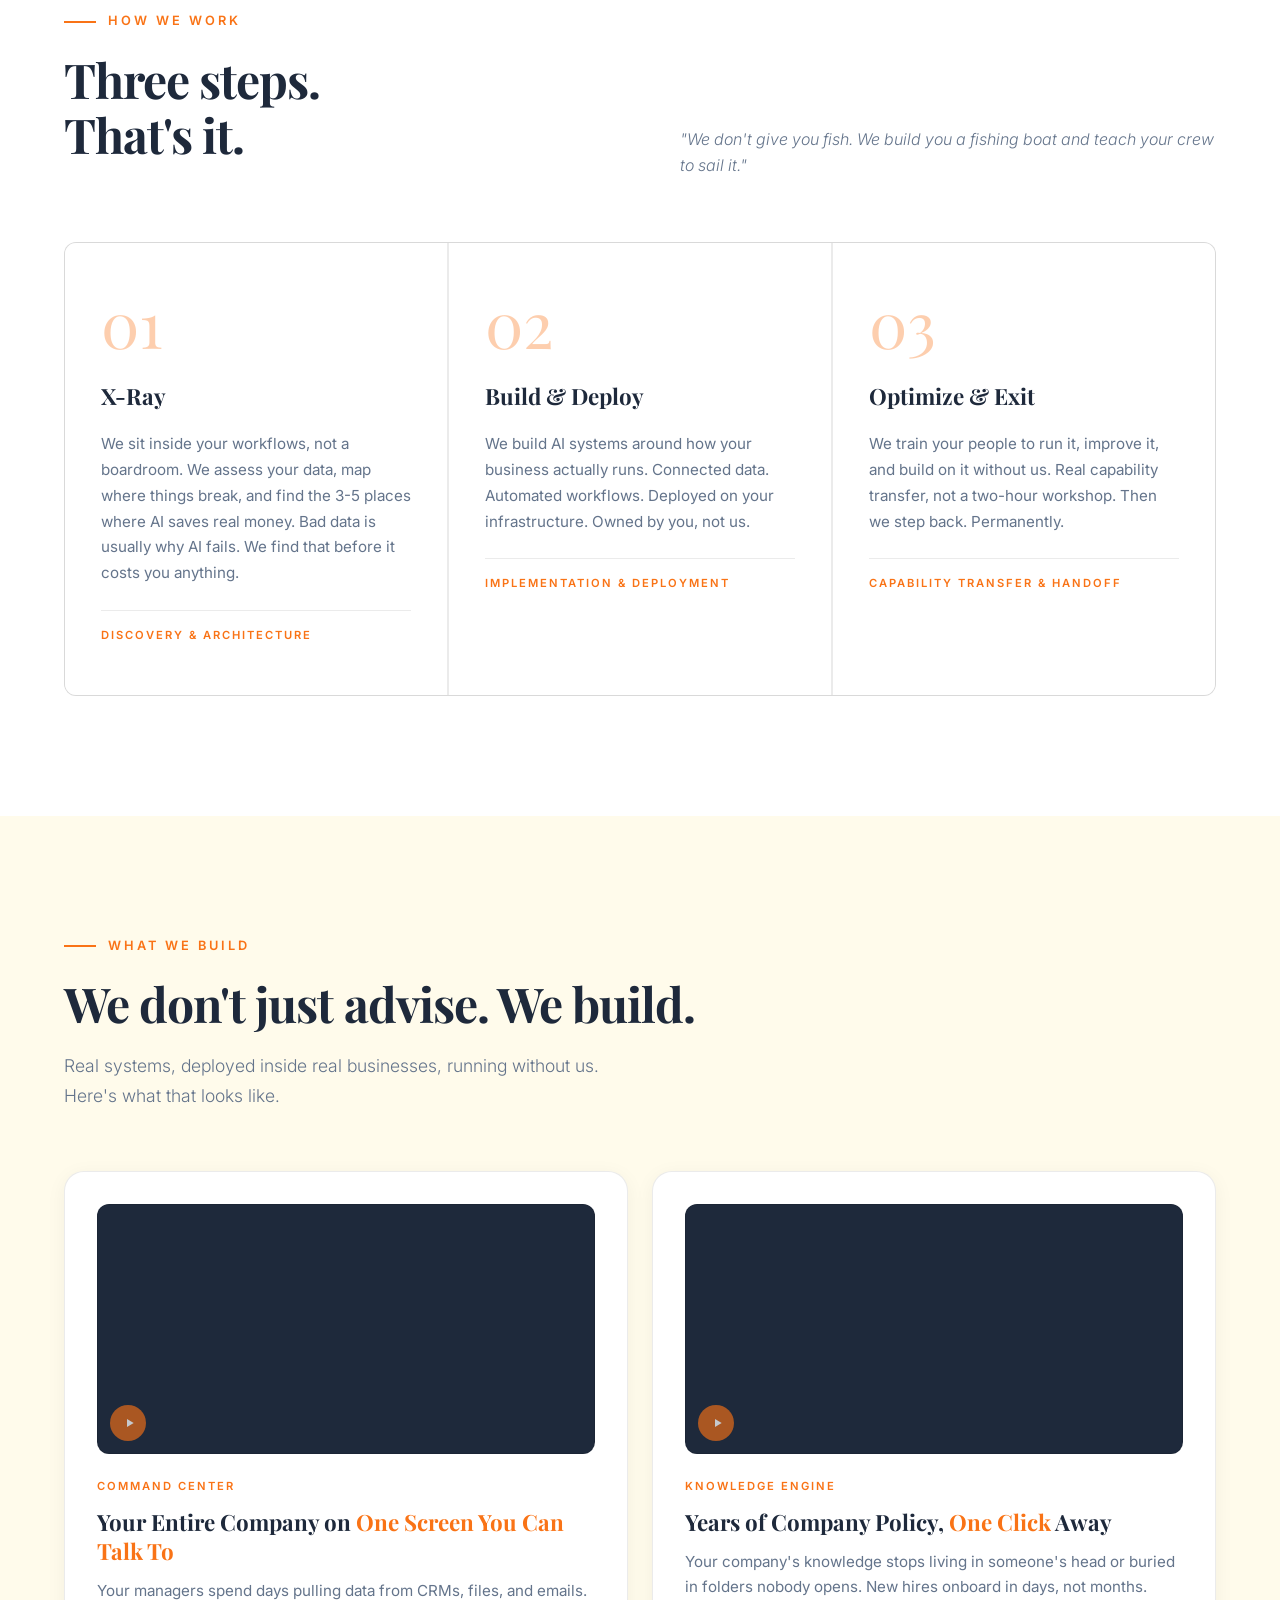
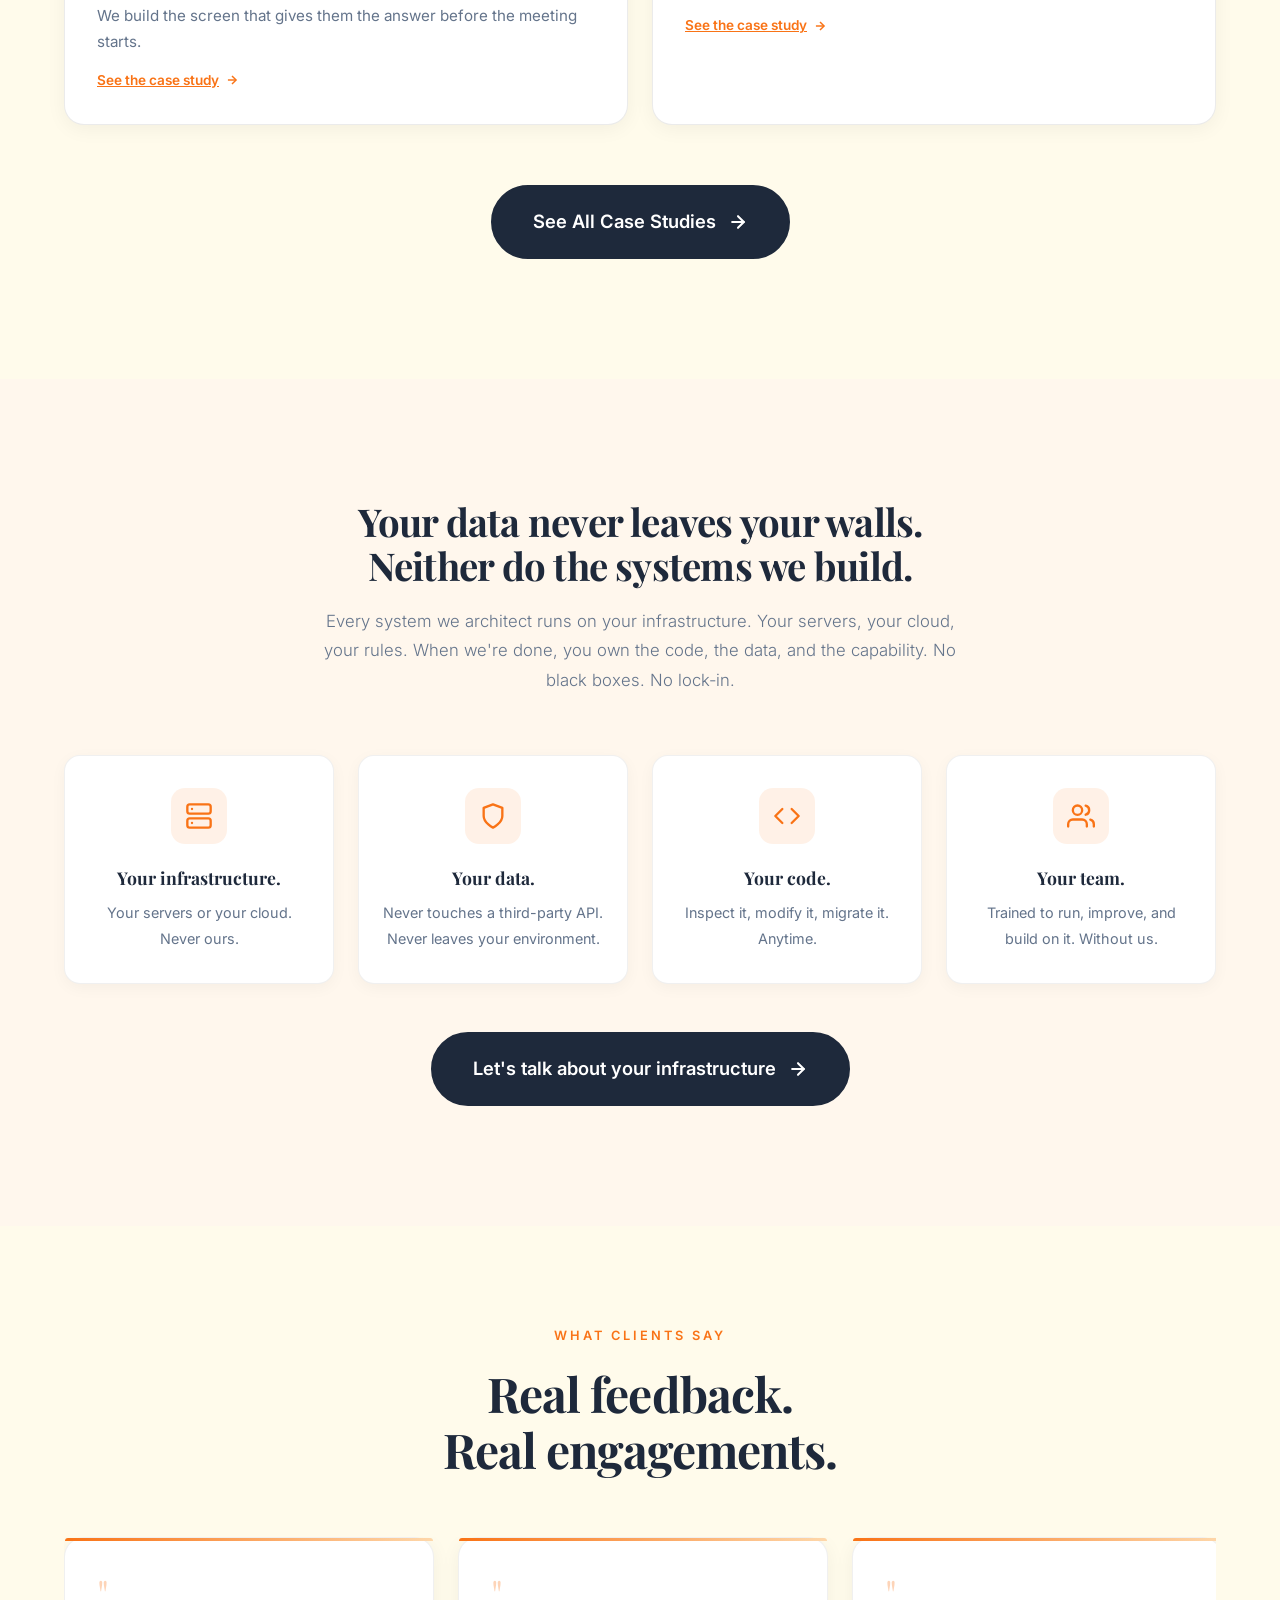
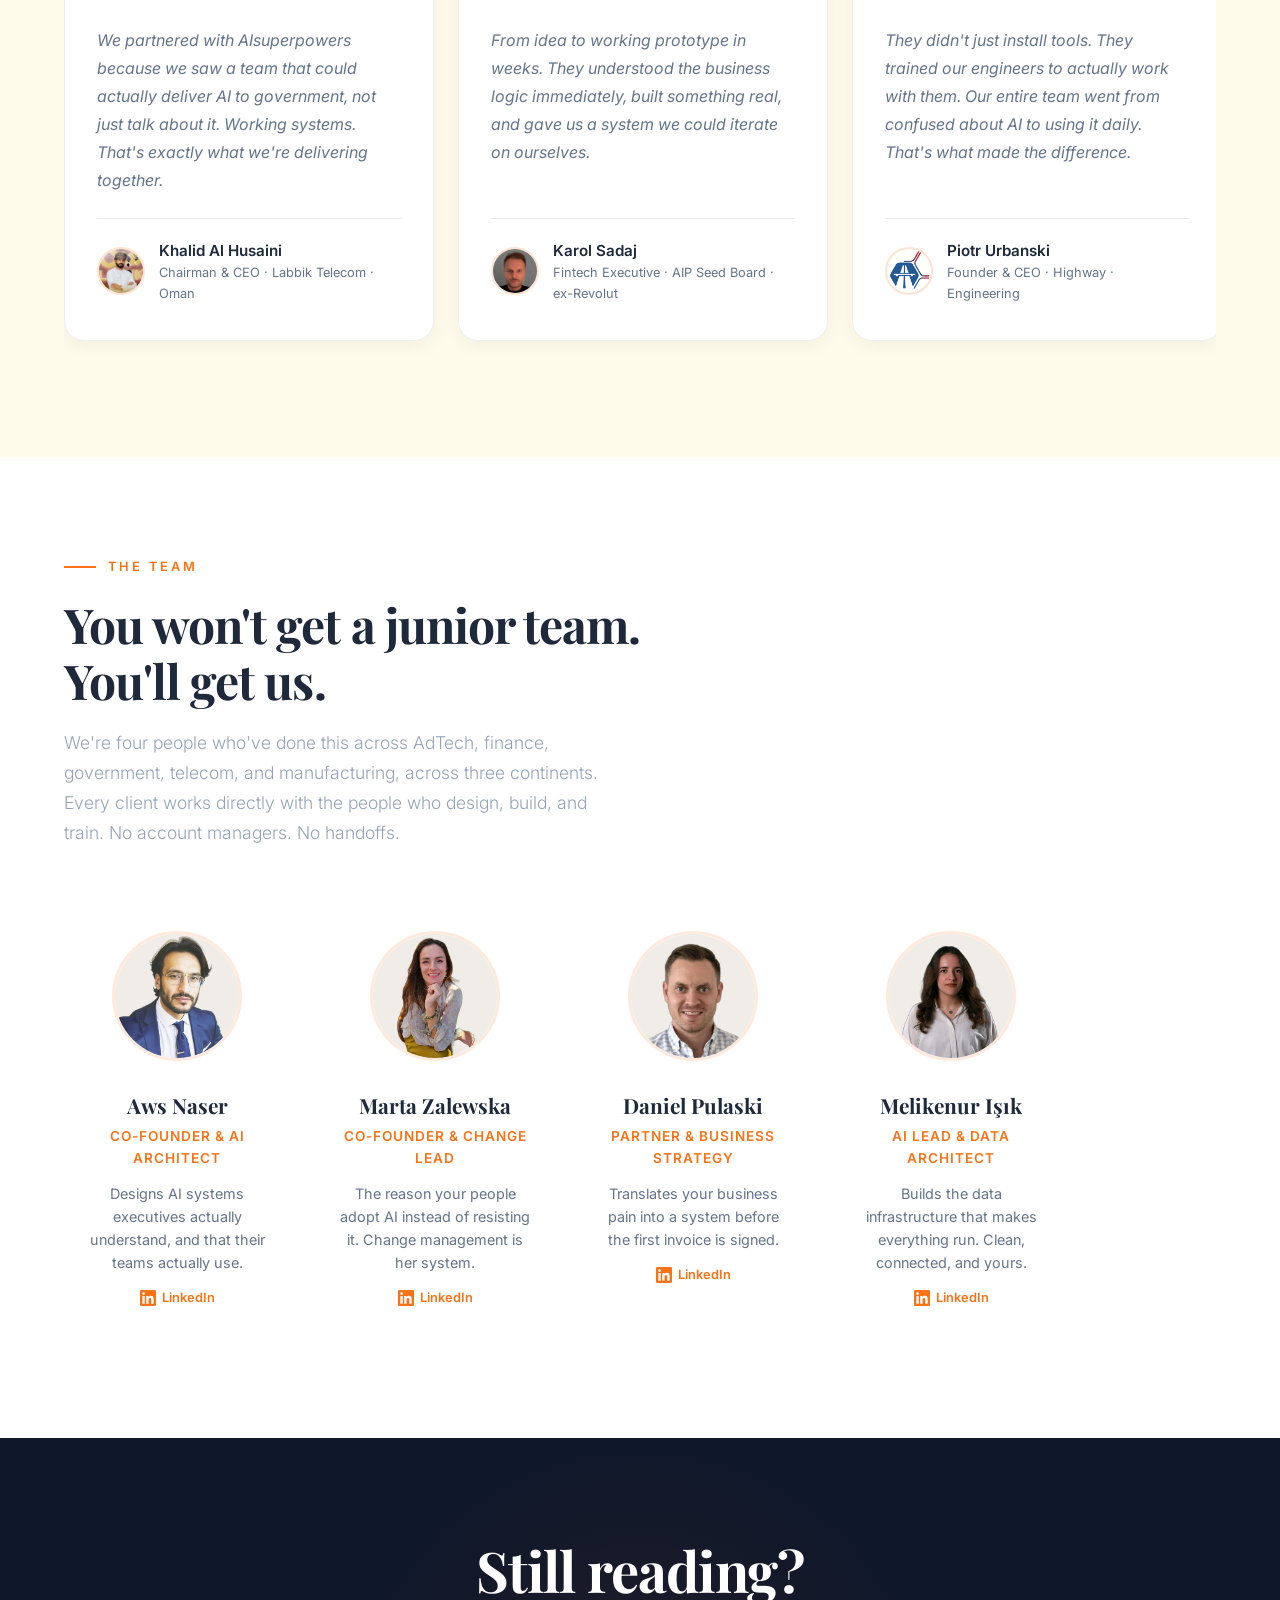
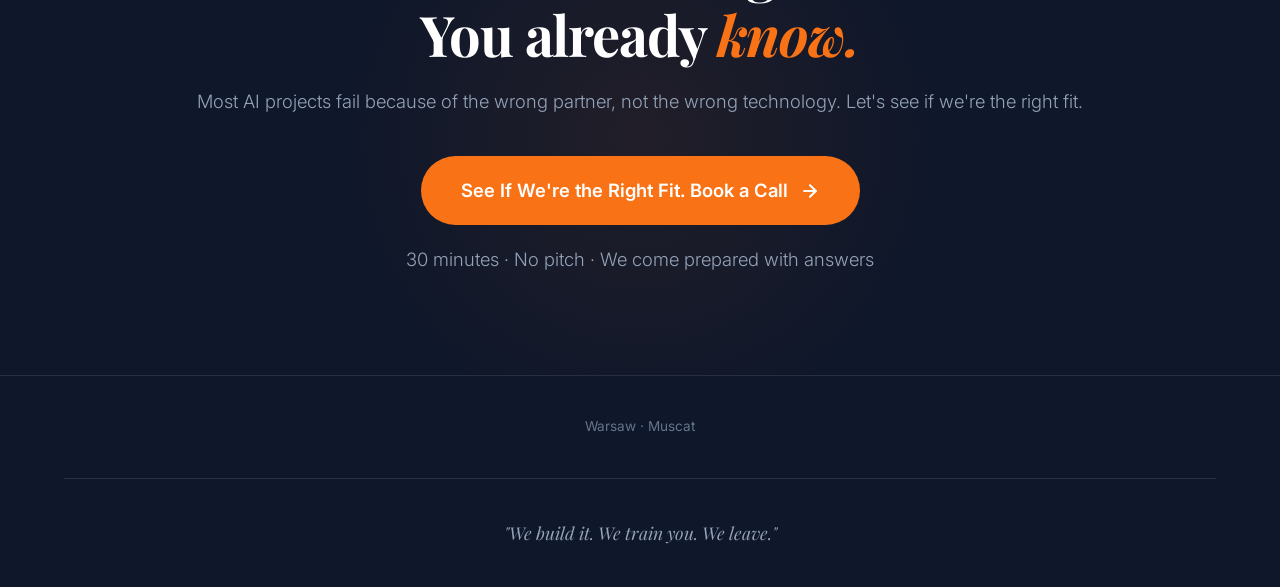
==== commit bd7c3946: "Remove footer logo and reduce CTA/footer spacing Co-Authored-By: Claude Opus 4.6 <noreply@anthropic." ====
--- a/index.html
+++ b/index.html
@@ -1153,7 +1153,7 @@
         .final-cta {
             background: var(--dark-navy);
             text-align: center;
-            padding: 100px 0 120px;
+            padding: 100px 0 60px;
             position: relative;
             overflow: hidden;
         }
@@ -1225,29 +1225,13 @@
         footer {
             background: var(--dark-navy);
             border-top: 1px solid var(--border);
-            padding: 60px 0 40px;
-        }
-
-        .footer-bottom {
-            display: flex;
-            justify-content: space-between;
-            align-items: center;
-            flex-wrap: wrap;
-            gap: 20px;
-        }
-
-        .footer-logo {
-            font-family: 'Playfair Display', serif;
-            font-size: 1.25rem;
-        }
-
-        .footer-logo span {
-            color: var(--orange);
+            padding: 40px 0;
         }
 
         .footer-contact {
             font-size: 0.85rem;
             color: var(--gray);
+            text-align: center;
         }
 
         .footer-tagline {
@@ -1367,7 +1351,7 @@
             }
 
             .final-cta {
-                padding: 80px 0 100px;
+                padding: 80px 0 60px;
             }
         }
 
@@ -1621,7 +1605,7 @@
 
             /* Final CTA */
             .final-cta {
-                padding: 60px 0 80px;
+                padding: 60px 0 40px;
             }
 
             .final-cta h2 {
@@ -1633,29 +1617,6 @@
             }
 
             /* Footer */
-            .footer-bottom {
-                flex-direction: column;
-                align-items: center;
-                text-align: center;
-                justify-content: center;
-            }
-
-            .footer-logo {
-                display: flex;
-                justify-content: center;
-                width: 100%;
-            }
-
-            .footer-logo svg {
-                width: 150px;
-                height: 30px;
-            }
-
-            .footer-contact {
-                width: 100%;
-                text-align: center;
-            }
-
             .footer-tagline {
                 font-size: 0.95rem;
                 margin-top: 24px;
@@ -2135,15 +2096,7 @@
 <!-- Footer -->
 <footer>
     <div class="container">
-        <div class="footer-bottom">
-            <div class="footer-logo">
-                <svg xmlns="http://www.w3.org/2000/svg" viewBox="0 0 340 52" width="180" height="28">
-                    <path d="M 18 1 L 8 22 L 16 20 L 2 50 L 27 20 L 19 22 L 27 1 Z" fill="#F97316"/>
-                    <text x="34" y="38" font-family="'Inter', 'Helvetica Neue', Arial, sans-serif" font-size="30" font-weight="400" letter-spacing="-0.3"><tspan fill="#ffffff">ai</tspan><tspan fill="#F97316">super</tspan><tspan fill="#ffffff">powers</tspan></text>
-                </svg>
-            </div>
-            <div class="footer-contact">Warsaw · Muscat</div>
-        </div>
+        <div class="footer-contact">Warsaw · Muscat</div>
         <div class="footer-tagline">"We build it. We train you. We leave."</div>
     </div>
 </footer>
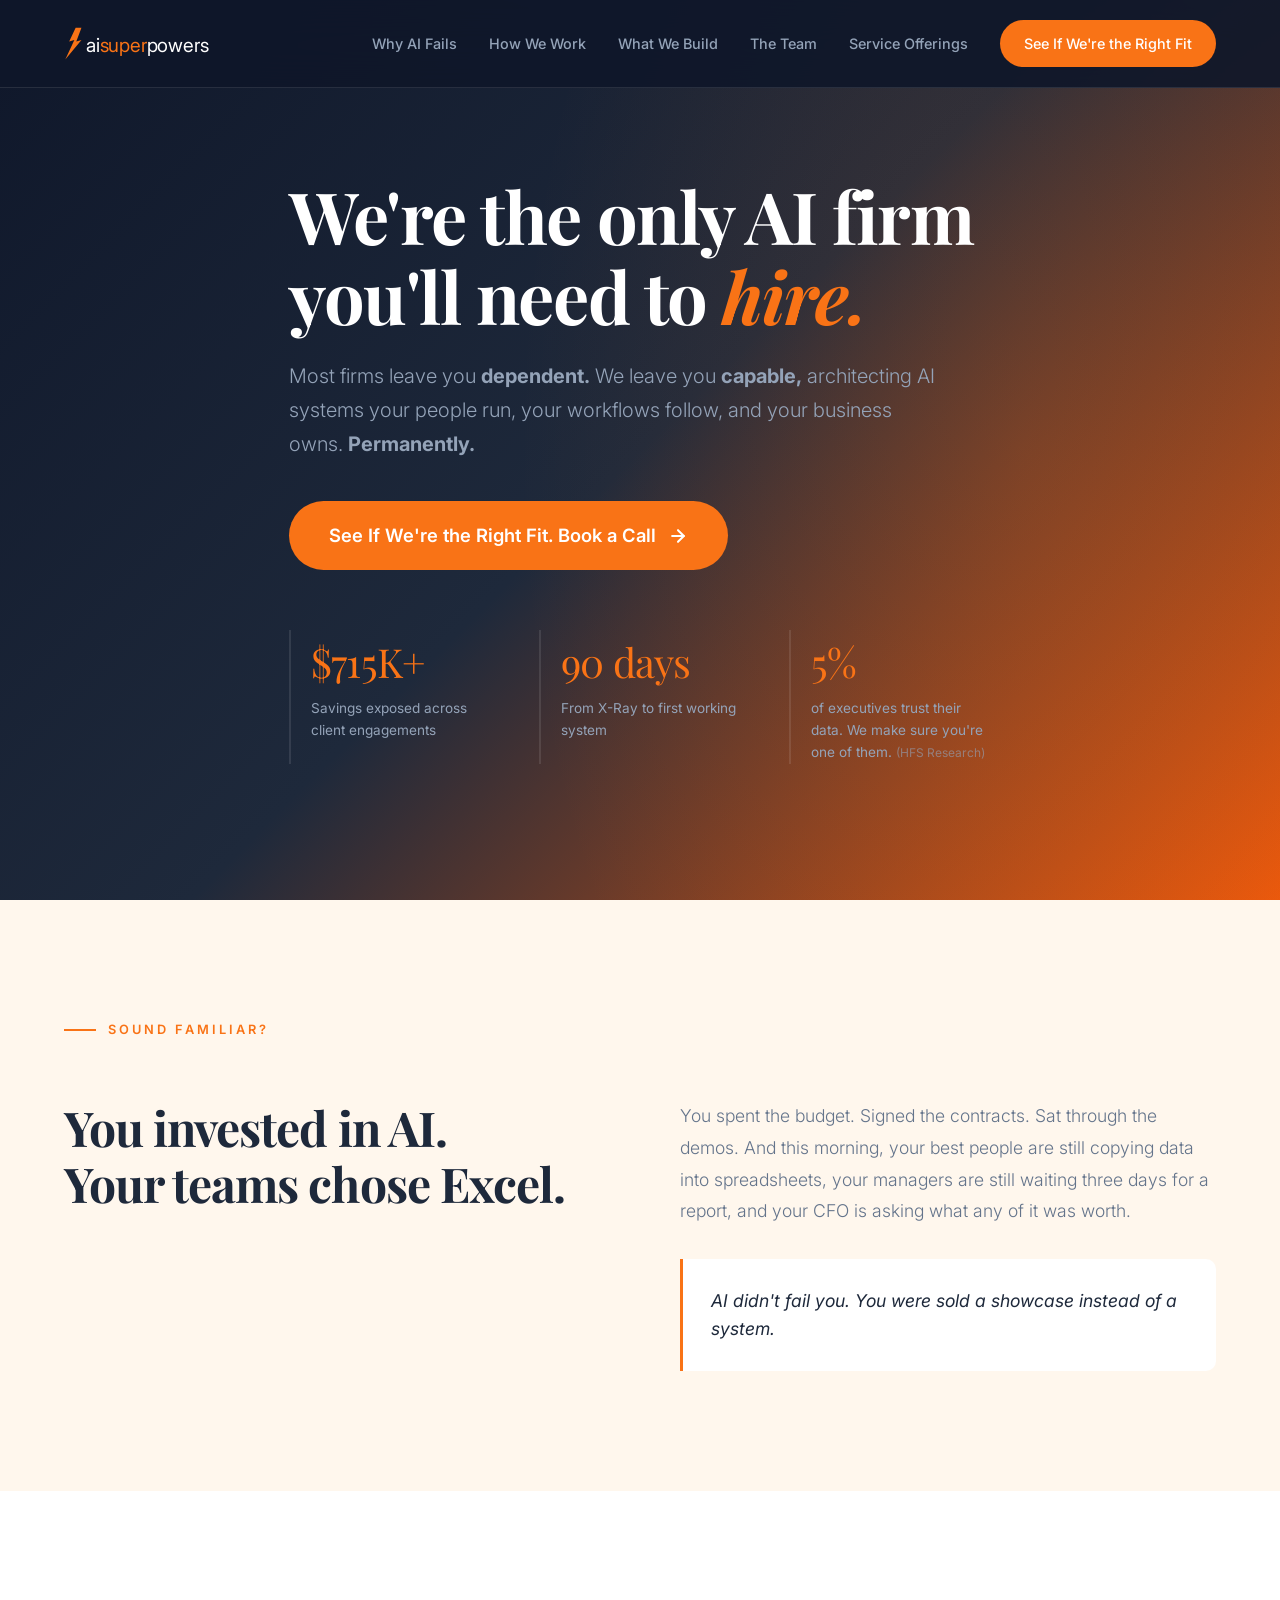
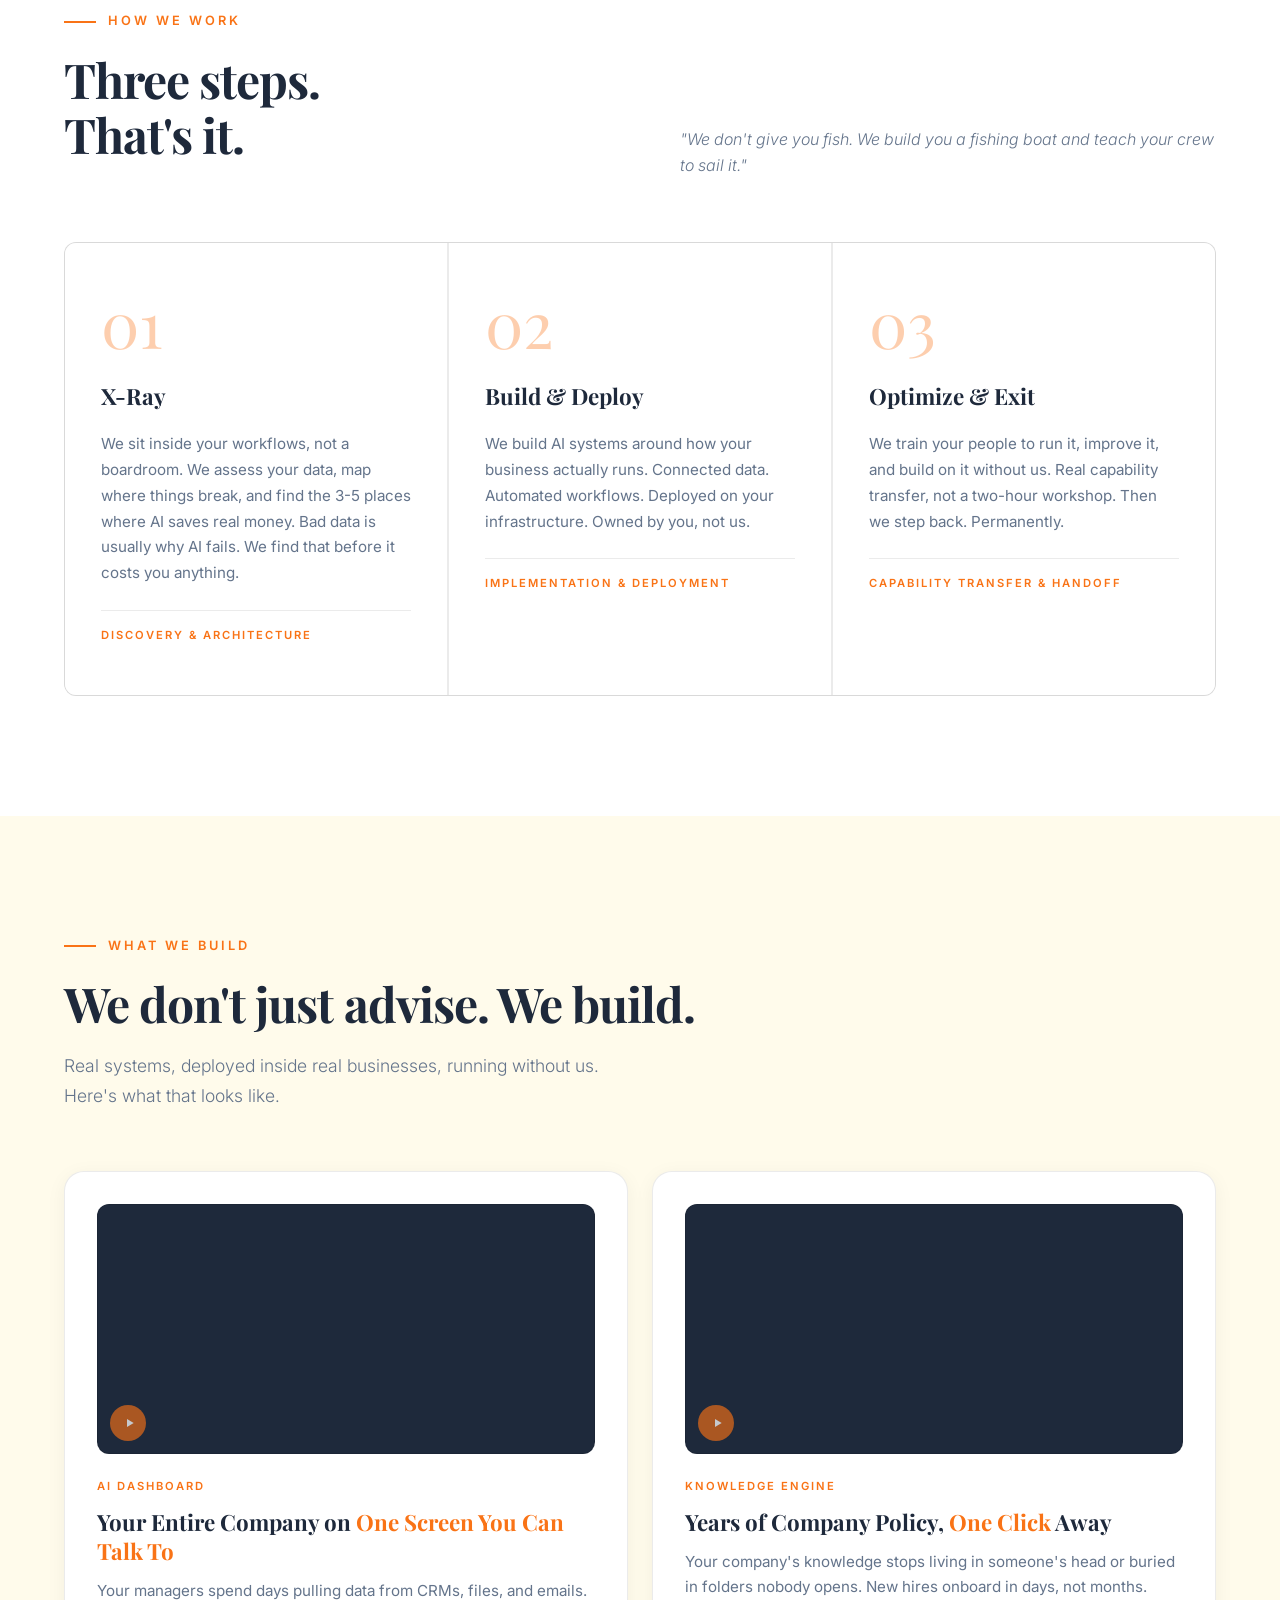
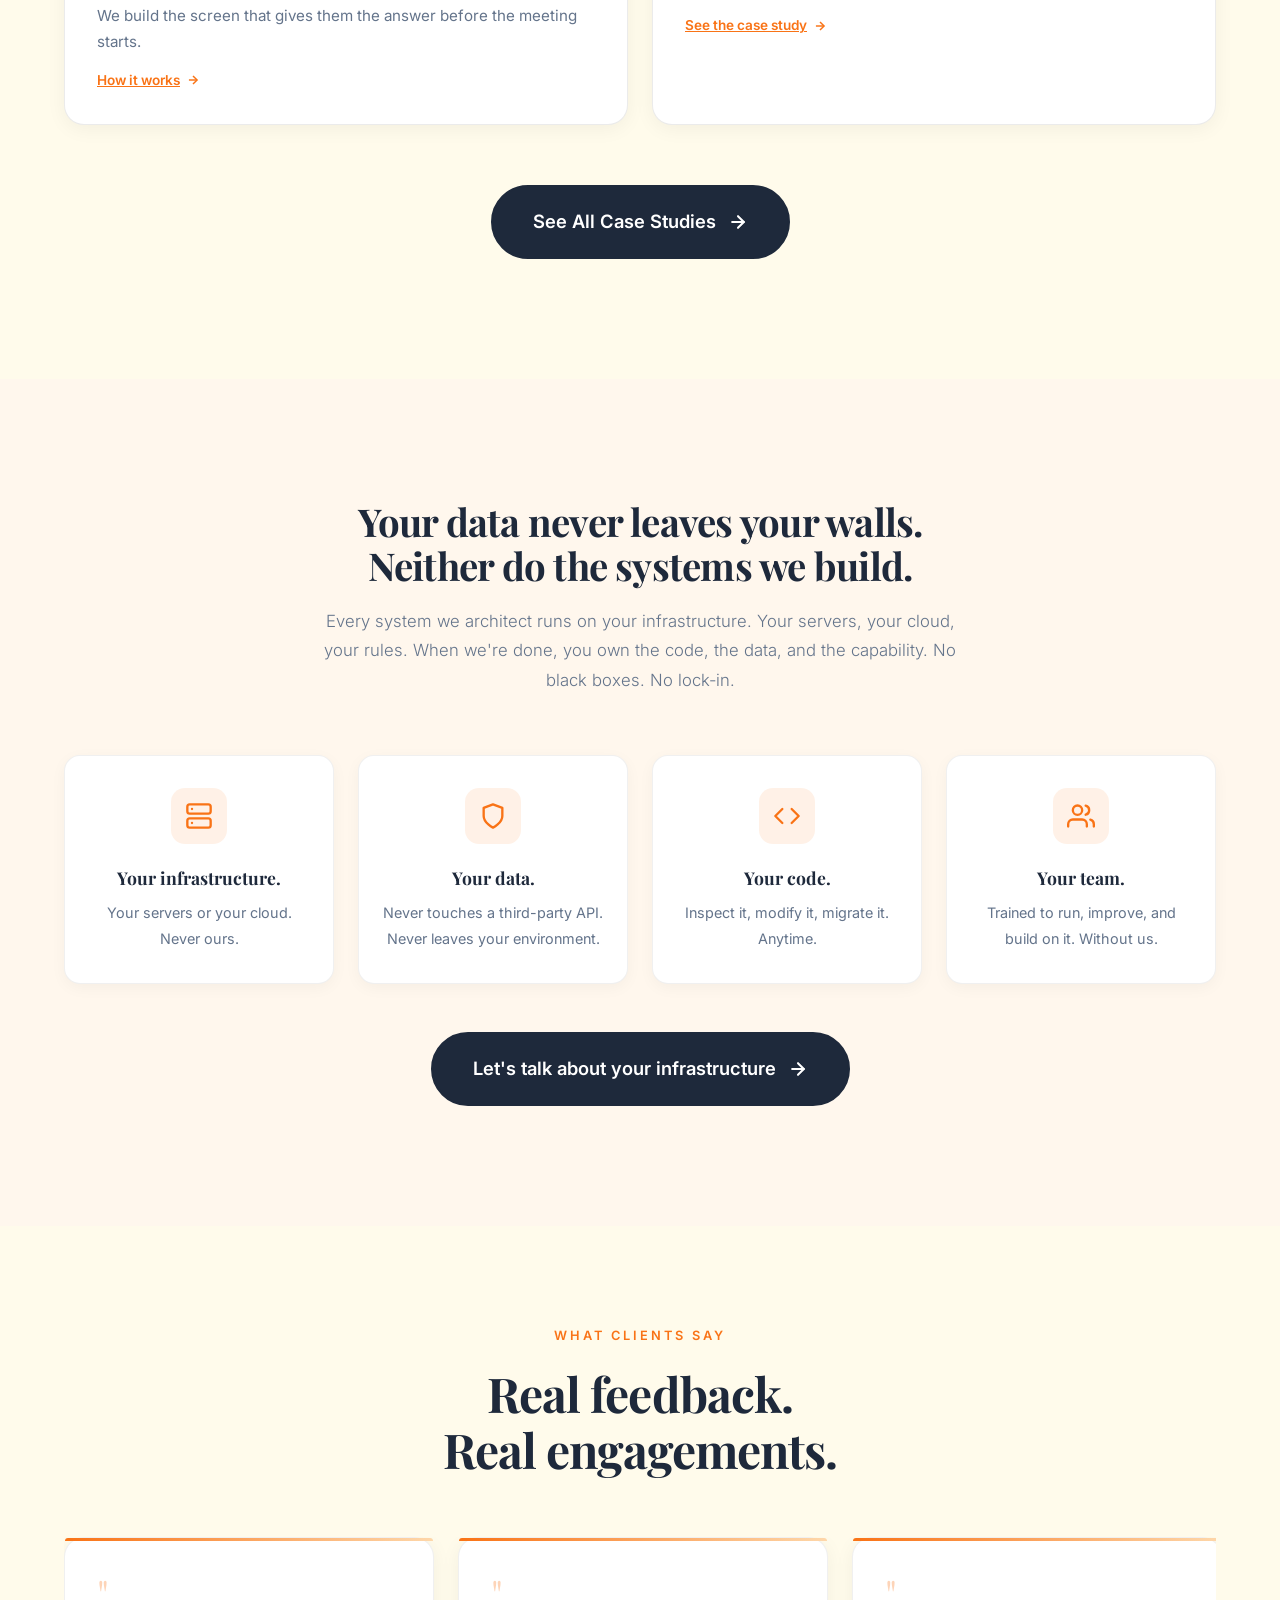
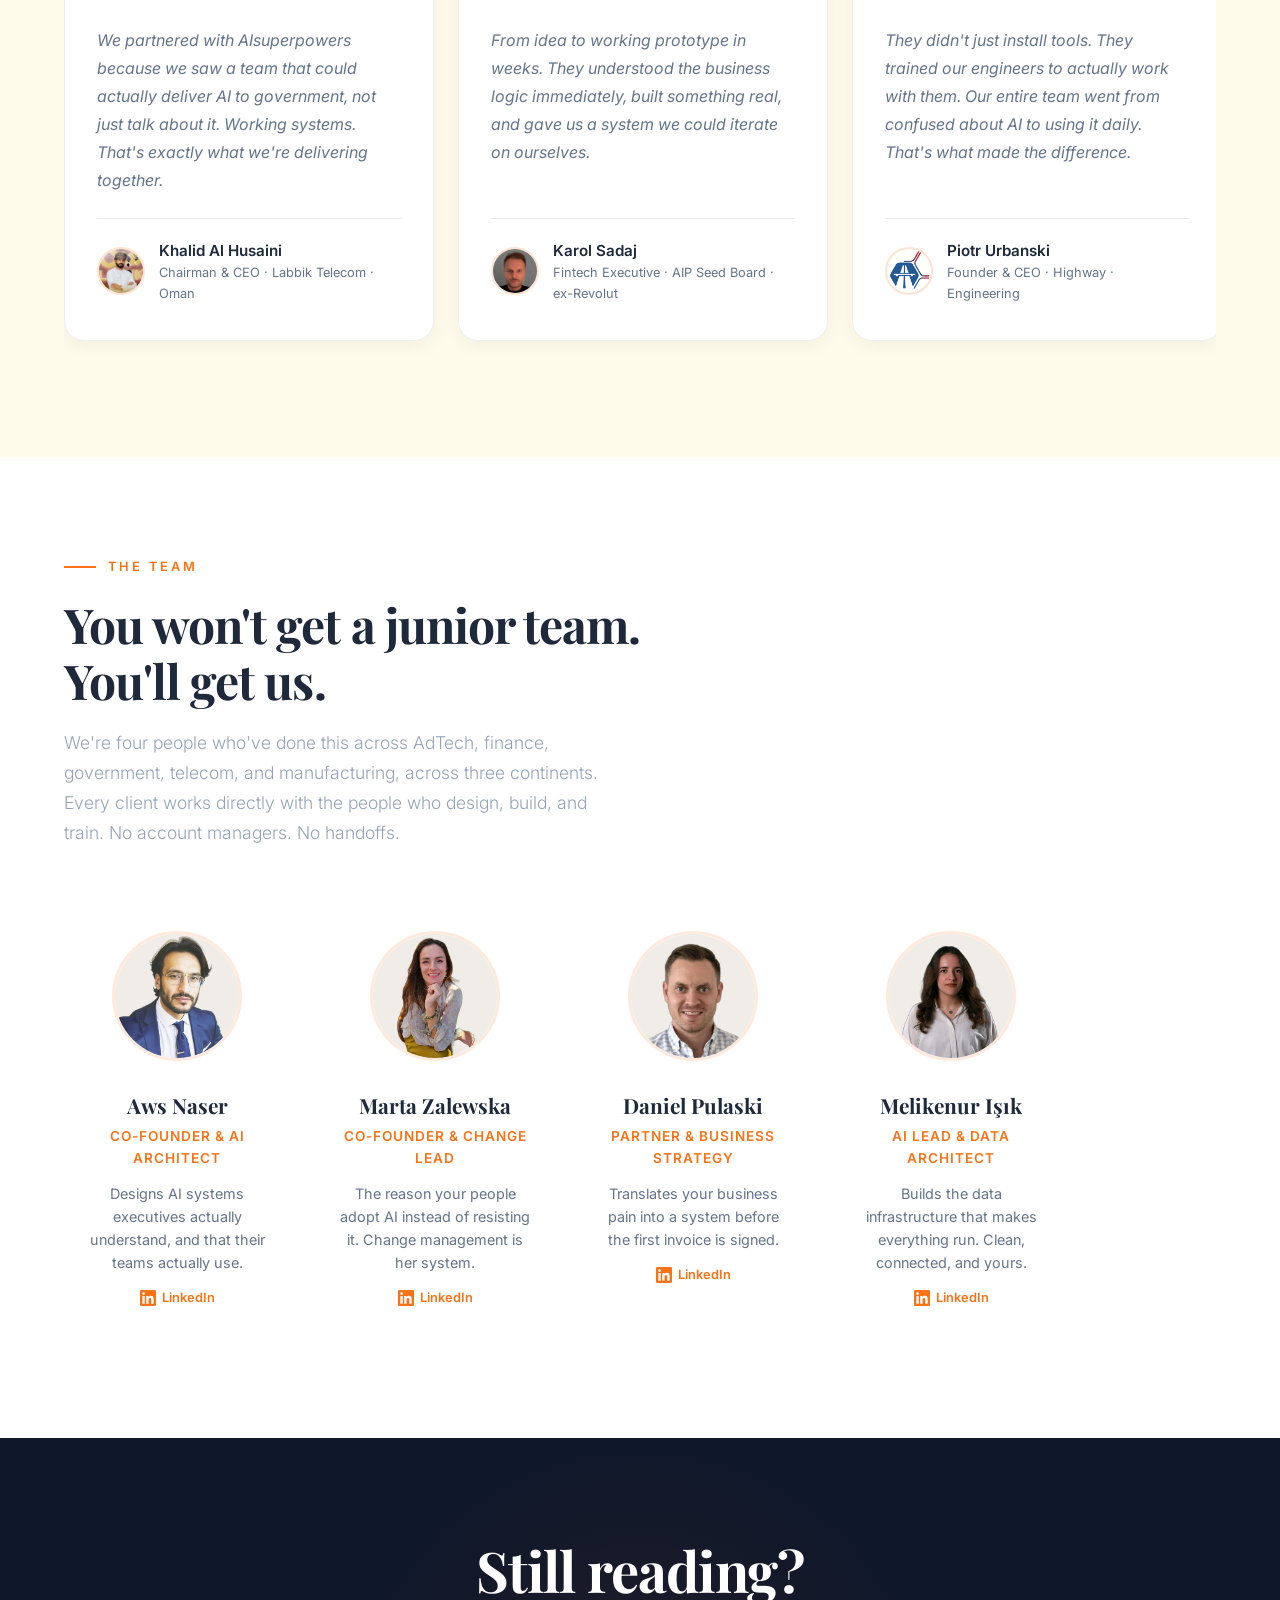
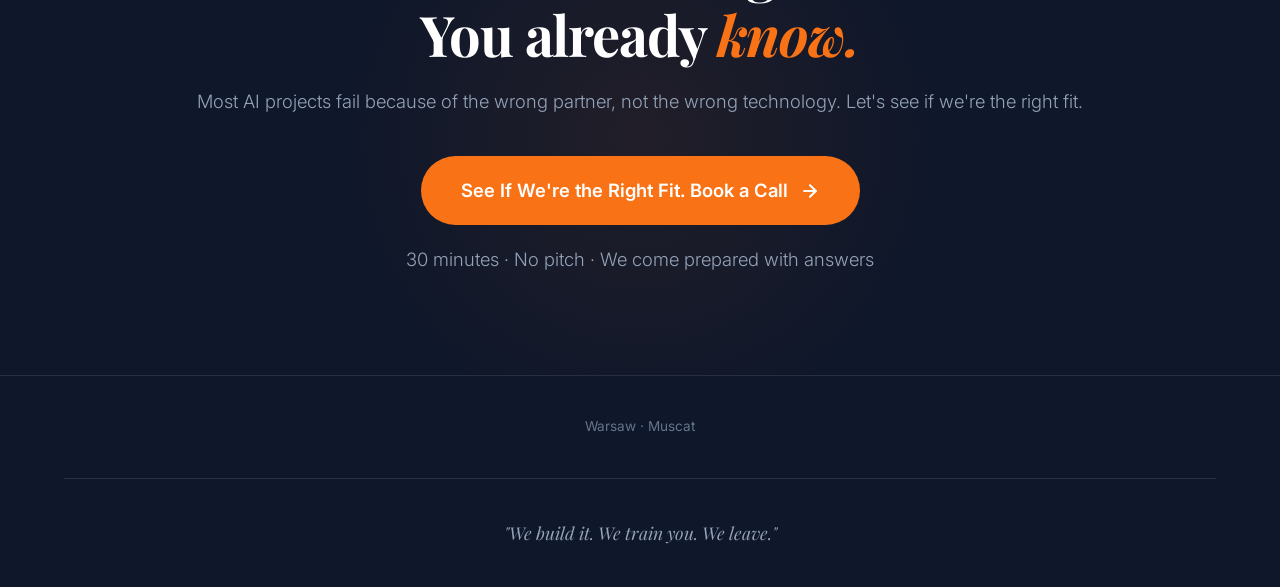
==== commit a3aa63c6: "Add shared styles.css, AI Dashboard page, and rename Command Center to AI Dashboard - Extract shared" ====
--- a/index.html
+++ b/index.html
@@ -6,238 +6,11 @@
     <title>AI Superpowers | The Only AI Firm You'll Need</title>
     <link rel="icon" type="image/svg+xml" href="data:image/svg+xml,<svg xmlns='http://www.w3.org/2000/svg' viewBox='0 0 32 32'><path d='M 18 2 L 8 15 L 15 14 L 6 30 L 26 13 L 18 14 L 26 2 Z' fill='%23F97316'/></svg>">
     <link href="https://fonts.googleapis.com/css2?family=Playfair+Display:wght@600;700&family=Inter:wght@300;400;500;600;700&display=swap" rel="stylesheet">
+    <link rel="stylesheet" href="styles.css">
     <style>
-        * {
-            margin: 0;
-            padding: 0;
-            box-sizing: border-box;
-            word-break: break-word;
-        }
-
-        img, video, svg {
-            max-width: 100%;
-            height: auto;
-        }
-
-        :root {
-            --orange: #F97316;
-            --deep-orange: #EA580C;
-            --burnt-orange: #C2410C;
-            --peach: #FED7AA;
-            --light-peach: #FFF7ED;
-            --cream: #FFFBEB;
-            --navy: #1E293B;
-            --dark-navy: #0F172A;
-            --gray: #64748B;
-            --gray-light: #94A3B8;
-            --light-gray: #F8FAFC;
-            --white: #FFFFFF;
-            --card-bg: #1a1f2e;
-            --border: rgba(255,255,255,0.1);
-        }
-
-        html {
-            scroll-behavior: smooth;
-            overflow-x: hidden;
-        }
-
         body {
-            font-family: 'Inter', sans-serif;
             background: var(--dark-navy);
             color: var(--white);
-            line-height: 1.6;
-            overflow-x: hidden;
-        }
-
-        h1, h2, h3 {
-            font-family: 'Playfair Display', serif;
-        }
-
-        .container {
-            max-width: 1200px;
-            margin: 0 auto;
-            padding: 0 24px;
-        }
-
-        /* Navigation */
-        nav {
-            position: fixed;
-            top: 0;
-            width: 100%;
-            z-index: 1000;
-            padding: 20px 0;
-            background: rgba(15, 23, 42, 0.9);
-            backdrop-filter: blur(20px);
-            border-bottom: 1px solid var(--border);
-        }
-
-        nav .container {
-            display: flex;
-            justify-content: space-between;
-            align-items: center;
-        }
-
-        .logo {
-            font-family: 'Playfair Display', serif;
-            font-size: 1.5rem;
-            color: var(--white);
-            text-decoration: none;
-        }
-
-        .logo span {
-            color: var(--orange);
-        }
-
-        .logo svg {
-            max-width: 100%;
-            height: auto;
-        }
-
-        /* Hamburger Menu Button */
-        .nav-hamburger {
-            display: none;
-            width: 48px;
-            height: 48px;
-            background: none;
-            border: none;
-            cursor: pointer;
-            padding: 12px;
-            position: relative;
-            z-index: 1001;
-            flex-shrink: 0;
-        }
-
-        .nav-hamburger span {
-            display: block;
-            width: 24px;
-            height: 2px;
-            background: var(--white);
-            border-radius: 2px;
-            transition: all 0.3s;
-            position: absolute;
-            left: 12px;
-        }
-
-        .nav-hamburger span:nth-child(1) { top: 14px; }
-        .nav-hamburger span:nth-child(2) { top: 23px; }
-        .nav-hamburger span:nth-child(3) { top: 32px; }
-
-        .nav-hamburger.active span:nth-child(1) {
-            top: 23px;
-            transform: rotate(45deg);
-        }
-
-        .nav-hamburger.active span:nth-child(2) {
-            opacity: 0;
-        }
-
-        .nav-hamburger.active span:nth-child(3) {
-            top: 23px;
-            transform: rotate(-45deg);
-        }
-
-        /* Mobile Menu Overlay */
-        .mobile-menu {
-            position: fixed;
-            top: 0;
-            right: -100%;
-            width: 280px;
-            height: 100%;
-            background: var(--dark-navy);
-            z-index: 999;
-            padding: 100px 32px 40px;
-            transition: right 0.3s ease;
-            display: flex;
-            flex-direction: column;
-            gap: 0;
-            overflow-y: auto;
-        }
-
-        .mobile-menu.active {
-            right: 0;
-        }
-
-        .mobile-menu-backdrop {
-            position: fixed;
-            top: 0;
-            left: 0;
-            width: 100%;
-            height: 100%;
-            background: rgba(0,0,0,0.5);
-            z-index: 998;
-            opacity: 0;
-            pointer-events: none;
-            transition: opacity 0.3s;
-        }
-
-        .mobile-menu-backdrop.active {
-            opacity: 1;
-            pointer-events: auto;
-        }
-
-        .mobile-menu a {
-            display: block;
-            color: var(--gray-light);
-            text-decoration: none;
-            font-size: 1.1rem;
-            font-weight: 500;
-            padding: 16px 0;
-            border-bottom: 1px solid var(--border);
-            transition: color 0.3s;
-        }
-
-        .mobile-menu a:hover {
-            color: var(--white);
-        }
-
-        .mobile-menu .mobile-menu-cta {
-            display: inline-flex;
-            align-items: center;
-            justify-content: center;
-            gap: 8px;
-            margin-top: 24px;
-            padding: 16px 24px;
-            background: var(--orange);
-            color: var(--white);
-            border-radius: 100px;
-            font-weight: 600;
-            font-size: 1rem;
-            text-align: center;
-            border-bottom: none;
-        }
-
-        .mobile-menu .mobile-menu-cta:hover {
-            background: var(--deep-orange);
-        }
-
-        .nav-links {
-            display: flex;
-            gap: 32px;
-            align-items: center;
-        }
-
-        .nav-links a {
-            color: var(--gray-light);
-            text-decoration: none;
-            font-size: 0.9rem;
-            font-weight: 500;
-            transition: color 0.3s;
-        }
-
-        .nav-links a:hover {
-            color: var(--white);
-        }
-
-        .nav-cta {
-            background: var(--orange) !important;
-            color: var(--white) !important;
-            padding: 12px 24px;
-            border-radius: 100px;
-            font-weight: 600;
-        }
-
-        .nav-cta:hover {
-            background: var(--deep-orange) !important;
         }
 
         /* Hero Section */
@@ -1221,86 +994,6 @@
             border-color: rgba(249,115,22,0.2);
         }
 
-        /* Footer */
-        footer {
-            background: var(--dark-navy);
-            border-top: 1px solid var(--border);
-            padding: 40px 0;
-        }
-
-        .footer-contact {
-            font-size: 0.85rem;
-            color: var(--gray);
-            text-align: center;
-        }
-
-        .footer-tagline {
-            width: 100%;
-            text-align: center;
-            margin-top: 40px;
-            padding-top: 40px;
-            border-top: 1px solid var(--border);
-            font-family: 'Playfair Display', serif;
-            font-size: 1.1rem;
-            font-style: italic;
-            color: var(--gray-light);
-        }
-
-        /* Animations */
-        .fade-in {
-            opacity: 0;
-            transform: translateY(30px);
-            transition: opacity 0.6s ease, transform 0.6s ease;
-        }
-
-        .fade-in.visible {
-            opacity: 1;
-            transform: translateY(0);
-        }
-
-        /* Back to Top Button */
-        .back-to-top {
-            position: fixed;
-            bottom: 32px;
-            right: 32px;
-            width: 48px;
-            height: 48px;
-            background: var(--orange);
-            color: var(--white);
-            border: none;
-            border-radius: 50%;
-            cursor: pointer;
-            display: flex;
-            align-items: center;
-            justify-content: center;
-            z-index: 900;
-            opacity: 0;
-            pointer-events: none;
-            transform: translateY(20px);
-            transition: opacity 0.3s, transform 0.3s, background 0.3s;
-            box-shadow: 0 4px 20px rgba(0,0,0,0.25);
-        }
-
-        .back-to-top.visible {
-            opacity: 1;
-            pointer-events: auto;
-            transform: translateY(0);
-        }
-
-        .back-to-top:hover {
-            background: var(--deep-orange);
-            transform: translateY(-3px);
-        }
-
-        @media (max-width: 768px) {
-            .back-to-top {
-                bottom: 20px;
-                right: 20px;
-                width: 44px;
-                height: 44px;
-            }
-        }
-
         /* Responsive — Tablet */
         @media (max-width: 1024px) {
             section {
@@ -1357,43 +1050,6 @@
 
         /* Responsive — Mobile */
         @media (max-width: 768px) {
-            /* Nav: hide all links, show hamburger */
-            nav {
-                padding: 14px 0;
-            }
-
-            .nav-links {
-                display: none;
-            }
-
-            .nav-hamburger {
-                display: block;
-            }
-
-            .nav-cta {
-                padding: 10px 18px !important;
-                font-size: 0.8rem !important;
-                white-space: nowrap;
-                min-height: 44px;
-                display: inline-flex;
-                align-items: center;
-            }
-
-            nav .container {
-                padding: 0 16px;
-            }
-
-            /* Logo smaller on mobile */
-            .logo svg {
-                width: 180px;
-                height: 36px;
-            }
-
-            /* Container tighter padding */
-            .container {
-                padding: 0 16px;
-            }
-
             /* Hero */
             .hero {
                 padding: 100px 0 60px;
@@ -1616,27 +1272,10 @@
                 font-size: 1rem;
             }
 
-            /* Footer */
-            .footer-tagline {
-                font-size: 0.95rem;
-                margin-top: 24px;
-                padding-top: 24px;
-            }
         }
 
         /* Responsive — Small phones */
         @media (max-width: 480px) {
-            .logo svg {
-                width: 160px;
-                height: 32px;
-            }
-
-            .nav-cta {
-                padding: 10px 16px !important;
-                font-size: 0.75rem !important;
-                min-height: 44px;
-            }
-
             .hero {
                 padding: 80px 0 50px;
             }
@@ -1839,10 +1478,10 @@
                         <source src="videos/V1-Executive-Dashboards-v3.mp4" type="video/mp4">
                     </video>
                 </div>
-                <div class="solution-label">Command Center</div>
+                <div class="solution-label">AI Dashboard</div>
                 <h3 class="solution-title">Your Entire Company on <em>One Screen You Can Talk To</em></h3>
                 <p class="solution-desc">Your managers spend days pulling data from CRMs, files, and emails. We build the screen that gives them the answer before the meeting starts.</p>
-                <a href="case-studies.html#command-center" class="solution-link">See the case study <svg width="14" height="14" viewBox="0 0 24 24" fill="none" stroke="currentColor" stroke-width="2.5"><line x1="5" y1="12" x2="19" y2="12"/><polyline points="12 5 19 12 12 19"/></svg></a>
+                <a href="ai-dashboard.html" class="solution-link">How it works <svg width="14" height="14" viewBox="0 0 24 24" fill="none" stroke="currentColor" stroke-width="2.5"><line x1="5" y1="12" x2="19" y2="12"/><polyline points="12 5 19 12 12 19"/></svg></a>
             </div>
 
             <!-- HIDDEN: Automation card (content TBD)
--- a/styles.css
+++ b/styles.css
@@ -0,0 +1,377 @@
+/* ==========================================================================
+   AI Superpowers — Shared Styles
+   Used across all pages for consistent branding, layout, and navigation.
+   ========================================================================== */
+
+/* ---------- Reset ---------- */
+* {
+    margin: 0;
+    padding: 0;
+    box-sizing: border-box;
+    word-break: break-word;
+}
+
+img, video, svg {
+    max-width: 100%;
+    height: auto;
+}
+
+/* ---------- Variables ---------- */
+:root {
+    --orange: #F97316;
+    --deep-orange: #EA580C;
+    --burnt-orange: #C2410C;
+    --peach: #FED7AA;
+    --light-peach: #FFF7ED;
+    --cream: #FFFBEB;
+    --navy: #1E293B;
+    --dark-navy: #0F172A;
+    --gray: #64748B;
+    --gray-light: #94A3B8;
+    --light-gray: #F8FAFC;
+    --white: #FFFFFF;
+    --card-bg: #1a1f2e;
+    --border: rgba(255,255,255,0.1);
+}
+
+/* ---------- Base ---------- */
+html {
+    scroll-behavior: smooth;
+    overflow-x: hidden;
+}
+
+body {
+    font-family: 'Inter', sans-serif;
+    line-height: 1.6;
+    overflow-x: hidden;
+}
+
+h1, h2, h3 {
+    font-family: 'Playfair Display', serif;
+}
+
+/* ---------- Layout ---------- */
+.container {
+    max-width: 1200px;
+    margin: 0 auto;
+    padding: 0 24px;
+}
+
+/* ---------- Navigation ---------- */
+nav {
+    position: fixed;
+    top: 0;
+    width: 100%;
+    z-index: 1000;
+    padding: 20px 0;
+    background: rgba(15, 23, 42, 0.9);
+    backdrop-filter: blur(20px);
+    border-bottom: 1px solid var(--border);
+}
+
+nav .container {
+    display: flex;
+    justify-content: space-between;
+    align-items: center;
+}
+
+.logo {
+    font-family: 'Playfair Display', serif;
+    font-size: 1.5rem;
+    color: var(--white);
+    text-decoration: none;
+    display: flex;
+    align-items: center;
+}
+
+.logo span {
+    color: var(--orange);
+}
+
+.logo svg {
+    max-width: 100%;
+    height: auto;
+}
+
+.nav-links {
+    display: flex;
+    gap: 32px;
+    align-items: center;
+}
+
+.nav-links a {
+    color: var(--gray-light);
+    text-decoration: none;
+    font-size: 0.9rem;
+    font-weight: 500;
+    transition: color 0.3s;
+}
+
+.nav-links a:hover {
+    color: var(--white);
+}
+
+.nav-cta {
+    background: var(--orange) !important;
+    color: var(--white) !important;
+    padding: 12px 24px;
+    border-radius: 100px;
+    font-weight: 600;
+}
+
+.nav-cta:hover {
+    background: var(--deep-orange) !important;
+}
+
+/* ---------- Hamburger Menu ---------- */
+.nav-hamburger {
+    display: none;
+    width: 48px;
+    height: 48px;
+    background: none;
+    border: none;
+    cursor: pointer;
+    padding: 12px;
+    position: relative;
+    z-index: 1001;
+    flex-shrink: 0;
+}
+
+.nav-hamburger span {
+    display: block;
+    width: 24px;
+    height: 2px;
+    background: var(--white);
+    border-radius: 2px;
+    transition: all 0.3s;
+    position: absolute;
+    left: 12px;
+}
+
+.nav-hamburger span:nth-child(1) { top: 14px; }
+.nav-hamburger span:nth-child(2) { top: 23px; }
+.nav-hamburger span:nth-child(3) { top: 32px; }
+
+.nav-hamburger.active span:nth-child(1) {
+    top: 23px;
+    transform: rotate(45deg);
+}
+
+.nav-hamburger.active span:nth-child(2) {
+    opacity: 0;
+}
+
+.nav-hamburger.active span:nth-child(3) {
+    top: 23px;
+    transform: rotate(-45deg);
+}
+
+/* ---------- Mobile Menu ---------- */
+.mobile-menu {
+    position: fixed;
+    top: 0;
+    right: -100%;
+    width: 280px;
+    height: 100%;
+    background: var(--dark-navy);
+    z-index: 999;
+    padding: 100px 32px 40px;
+    transition: right 0.3s ease;
+    display: flex;
+    flex-direction: column;
+    gap: 0;
+    overflow-y: auto;
+}
+
+.mobile-menu.active {
+    right: 0;
+}
+
+.mobile-menu-backdrop {
+    position: fixed;
+    top: 0;
+    left: 0;
+    width: 100%;
+    height: 100%;
+    background: rgba(0,0,0,0.5);
+    z-index: 998;
+    opacity: 0;
+    pointer-events: none;
+    transition: opacity 0.3s;
+}
+
+.mobile-menu-backdrop.active {
+    opacity: 1;
+    pointer-events: auto;
+}
+
+.mobile-menu a {
+    display: block;
+    color: #E2E8F0;
+    text-decoration: none;
+    font-size: 1.1rem;
+    font-weight: 600;
+    padding: 16px 0;
+    border-bottom: 1px solid var(--border);
+    transition: color 0.3s;
+}
+
+.mobile-menu a:hover {
+    color: var(--white);
+}
+
+.mobile-menu .mobile-menu-cta {
+    display: inline-flex;
+    align-items: center;
+    justify-content: center;
+    gap: 8px;
+    margin-top: 24px;
+    padding: 16px 24px;
+    background: var(--orange);
+    color: var(--white);
+    border-radius: 100px;
+    font-weight: 600;
+    font-size: 1rem;
+    text-align: center;
+    border-bottom: none;
+}
+
+.mobile-menu .mobile-menu-cta:hover {
+    background: var(--deep-orange);
+}
+
+/* ---------- Footer ---------- */
+footer {
+    background: var(--dark-navy);
+    border-top: 1px solid var(--border);
+    padding: 40px 0;
+}
+
+.footer-contact {
+    font-size: 0.85rem;
+    color: var(--gray);
+    text-align: center;
+}
+
+.footer-tagline {
+    width: 100%;
+    text-align: center;
+    margin-top: 40px;
+    padding-top: 40px;
+    border-top: 1px solid var(--border);
+    font-family: 'Playfair Display', serif;
+    font-size: 1.1rem;
+    font-style: italic;
+    color: var(--gray-light);
+}
+
+/* ---------- Animations ---------- */
+.fade-in {
+    opacity: 0;
+    transform: translateY(30px);
+    transition: opacity 0.6s ease, transform 0.6s ease;
+}
+
+.fade-in.visible {
+    opacity: 1;
+    transform: translateY(0);
+}
+
+/* ---------- Back to Top ---------- */
+.back-to-top {
+    position: fixed;
+    bottom: 32px;
+    right: 32px;
+    width: 48px;
+    height: 48px;
+    background: var(--orange);
+    color: var(--white);
+    border: none;
+    border-radius: 50%;
+    cursor: pointer;
+    display: flex;
+    align-items: center;
+    justify-content: center;
+    z-index: 900;
+    opacity: 0;
+    pointer-events: none;
+    transform: translateY(20px);
+    transition: opacity 0.3s, transform 0.3s, background 0.3s;
+    box-shadow: 0 4px 20px rgba(0,0,0,0.25);
+}
+
+.back-to-top.visible {
+    opacity: 1;
+    pointer-events: auto;
+    transform: translateY(0);
+}
+
+.back-to-top:hover {
+    background: var(--deep-orange);
+    transform: translateY(-3px);
+}
+
+/* ---------- Responsive — Mobile (768px) ---------- */
+@media (max-width: 768px) {
+    .back-to-top {
+        bottom: 20px;
+        right: 20px;
+        width: 44px;
+        height: 44px;
+    }
+
+    /* Nav: hide links, show hamburger */
+    nav {
+        padding: 14px 0;
+    }
+
+    .nav-links {
+        display: none;
+    }
+
+    .nav-hamburger {
+        display: block;
+    }
+
+    .nav-cta {
+        padding: 10px 18px !important;
+        font-size: 0.8rem !important;
+        white-space: nowrap;
+        min-height: 44px;
+        display: inline-flex;
+        align-items: center;
+    }
+
+    nav .container {
+        padding: 0 16px;
+    }
+
+    .logo svg {
+        width: 180px;
+        height: 36px;
+    }
+
+    .container {
+        padding: 0 16px;
+    }
+
+    .footer-tagline {
+        font-size: 0.95rem;
+        margin-top: 24px;
+        padding-top: 24px;
+    }
+}
+
+/* ---------- Responsive — Small phones (400px) ---------- */
+@media (max-width: 400px) {
+    .logo svg {
+        width: 160px;
+        height: 32px;
+    }
+
+    .nav-cta {
+        padding: 10px 16px !important;
+        font-size: 0.75rem !important;
+        min-height: 44px;
+    }
+}
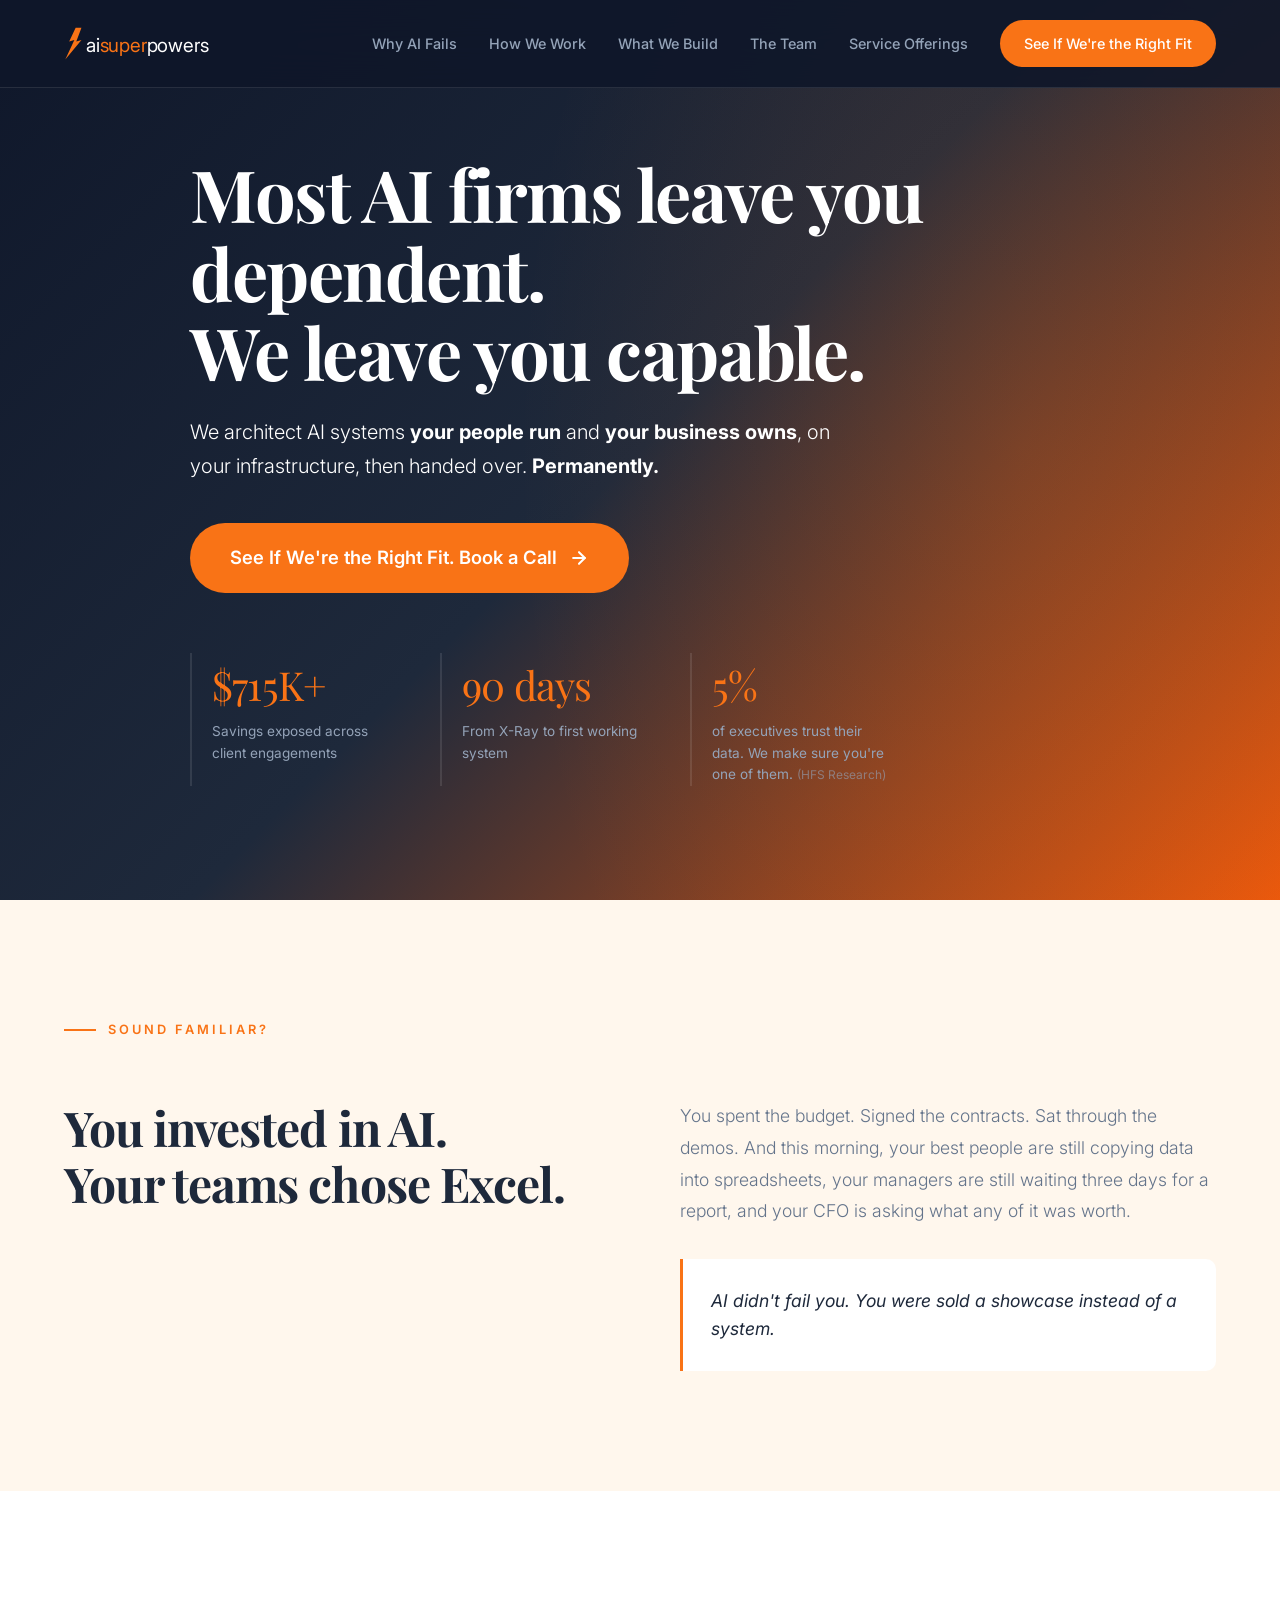
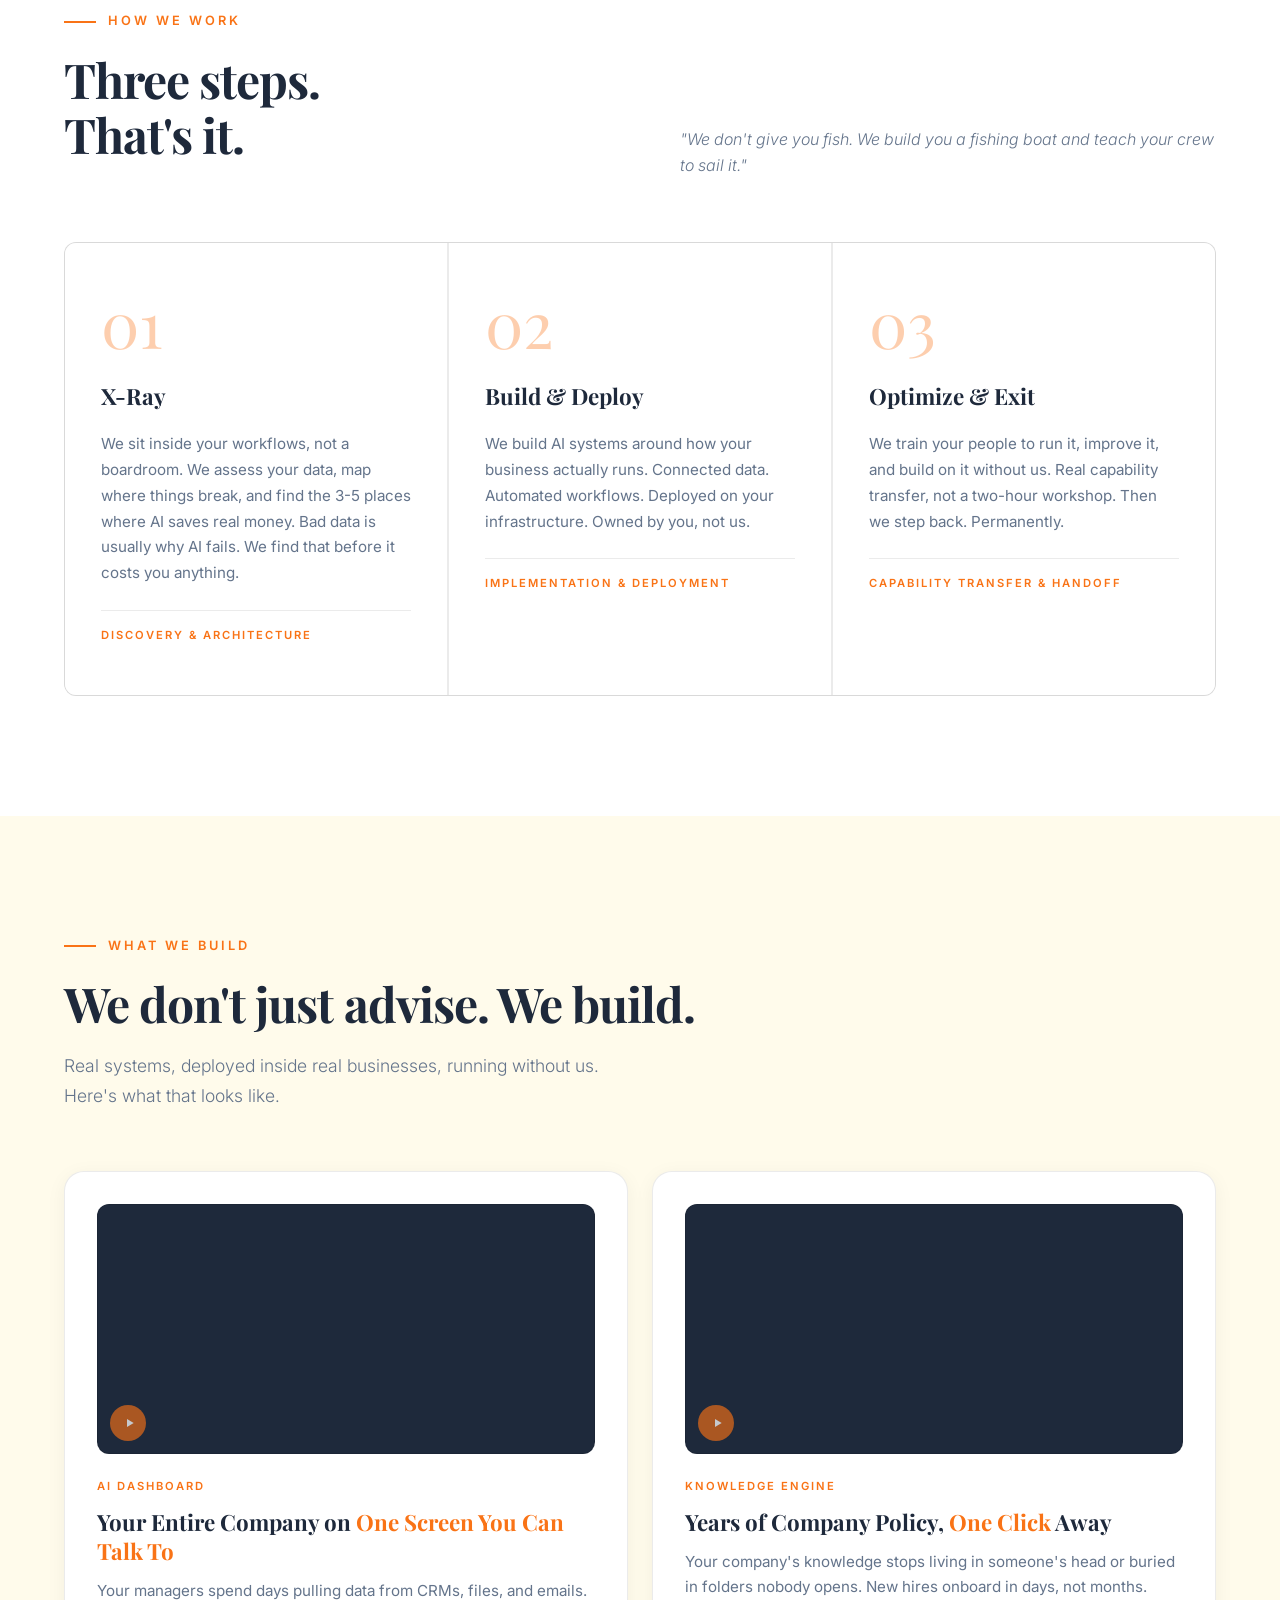
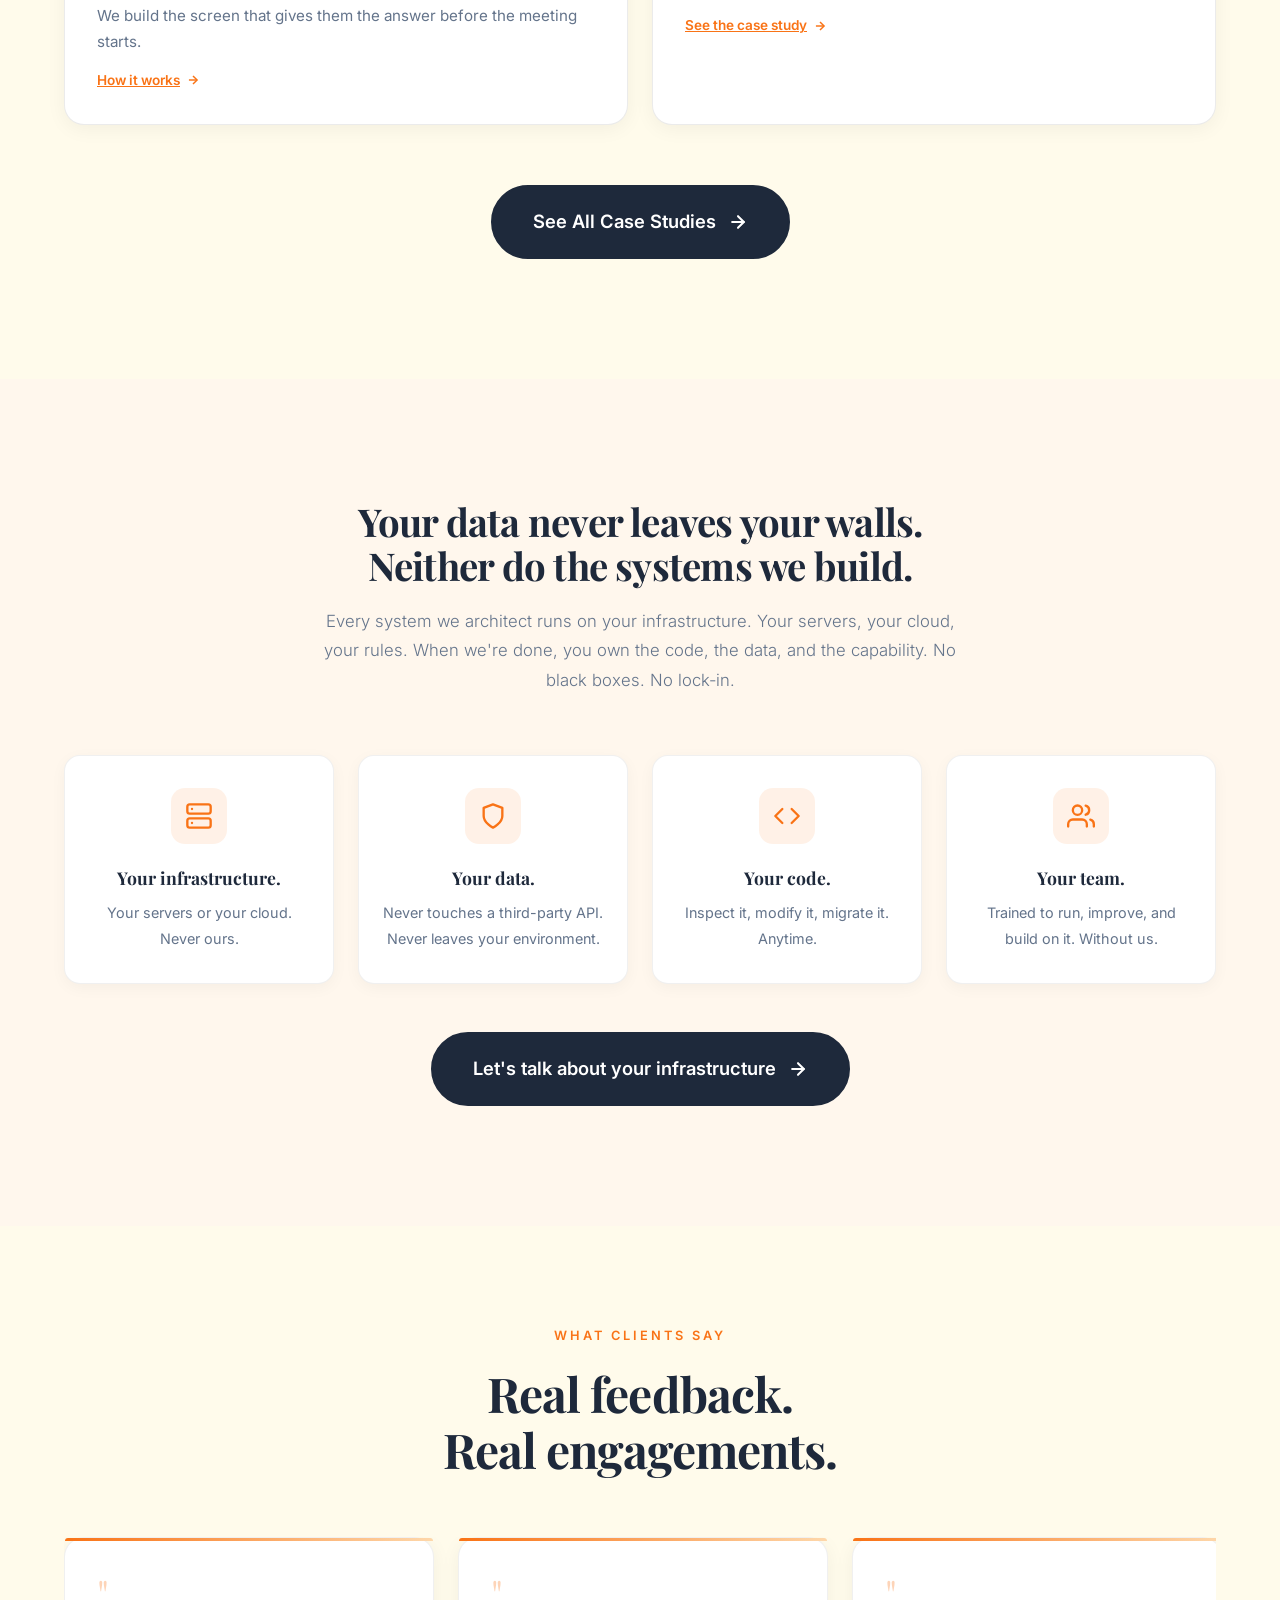
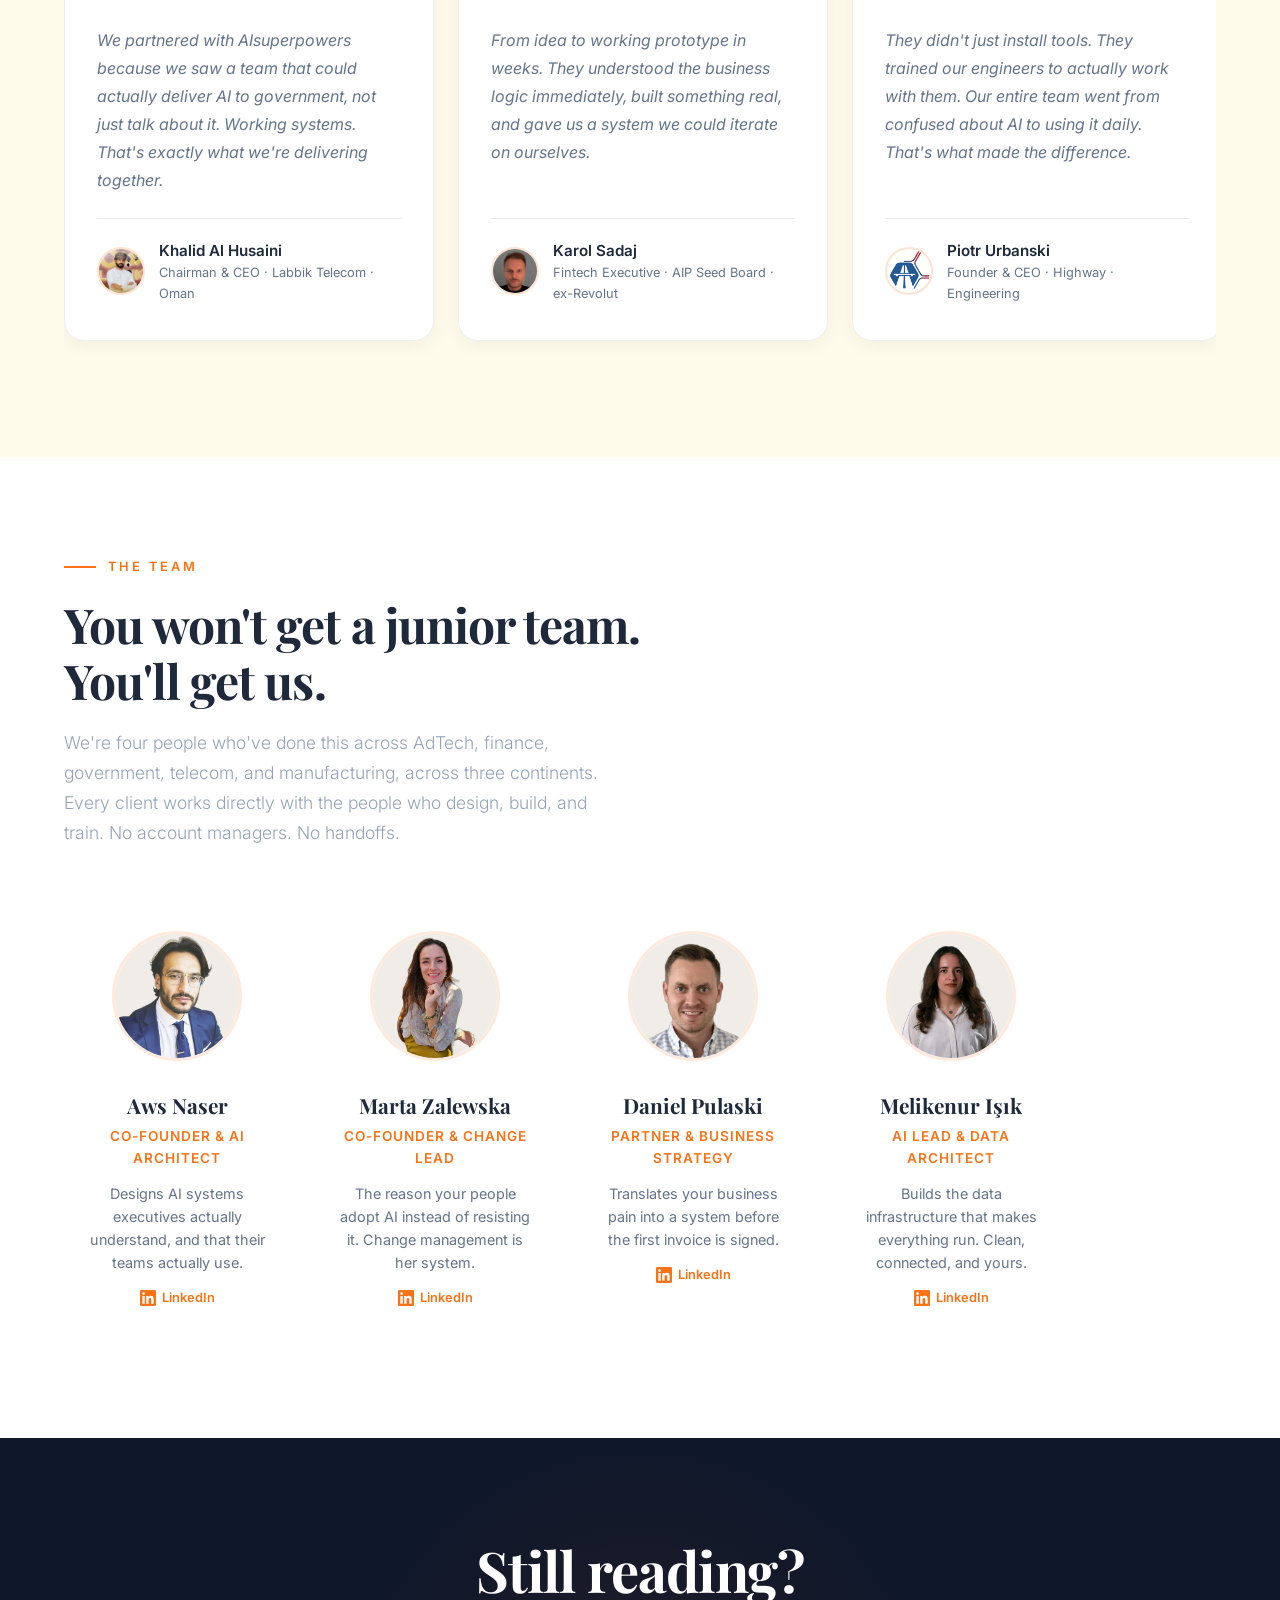
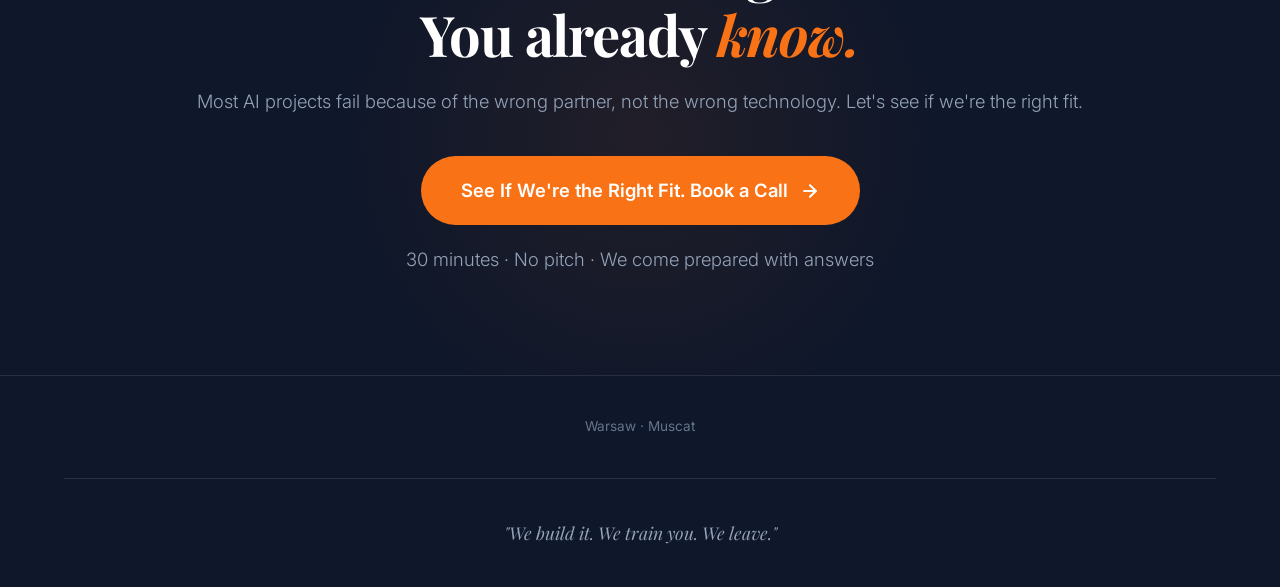
==== commit a3ddb91a: "Rewrite homepage hero: dependent/capable contrast, white subhead New copy leads with the dependent v" ====
--- a/index.html
+++ b/index.html
@@ -66,7 +66,7 @@
 
         .hero-sub {
             font-size: 1.25rem;
-            color: var(--gray-light);
+            color: var(--white);
             max-width: 650px;
             line-height: 1.7;
             margin-bottom: 40px;
@@ -1385,8 +1385,8 @@
 <!-- Hero Section -->
 <section class="hero">
     <div class="container">
-        <h1 class="fade-in">We're the only AI firm<br>you'll need to <em>hire.</em></h1>
-        <p class="hero-sub fade-in">Most firms leave you <strong>dependent.</strong> We leave you <strong>capable,</strong> architecting AI systems your people run, your workflows follow, and your business owns. <strong>Permanently.</strong></p>
+        <h1 class="fade-in">Most AI firms leave you <strong>dependent.</strong><br>We leave you <strong>capable.</strong></h1>
+        <p class="hero-sub fade-in">We architect AI systems <strong>your people run</strong> and <strong>your business owns</strong>, on your infrastructure, then handed over. <strong>Permanently.</strong></p>
         <a href="https://calendly.com/daniel-aisuperpowers/30min" target="_blank" class="cta-btn fade-in">
             See If We're the Right Fit. Book a Call
             <svg width="20" height="20" viewBox="0 0 24 24" fill="none" stroke="currentColor" stroke-width="2.5" stroke-linecap="round" stroke-linejoin="round"><line x1="5" y1="12" x2="19" y2="12"/><polyline points="12 5 19 12 12 19"/></svg>
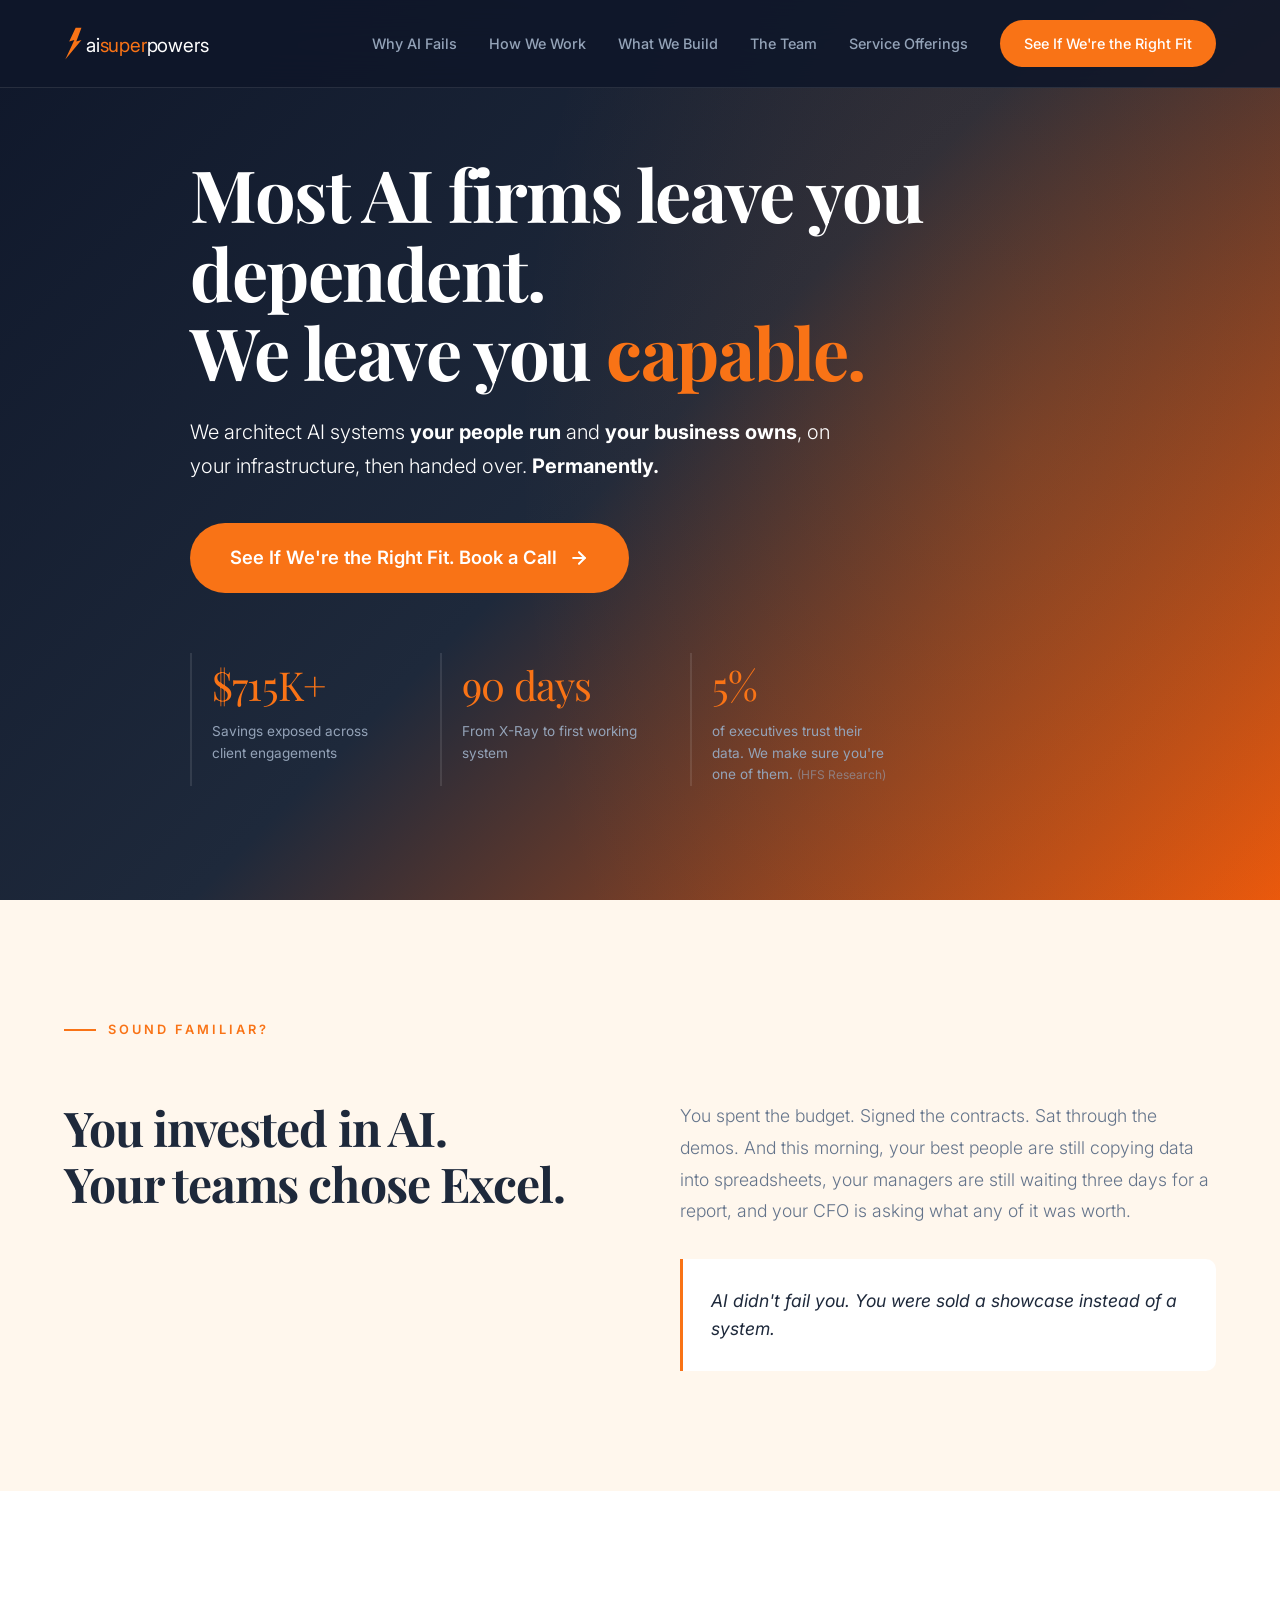
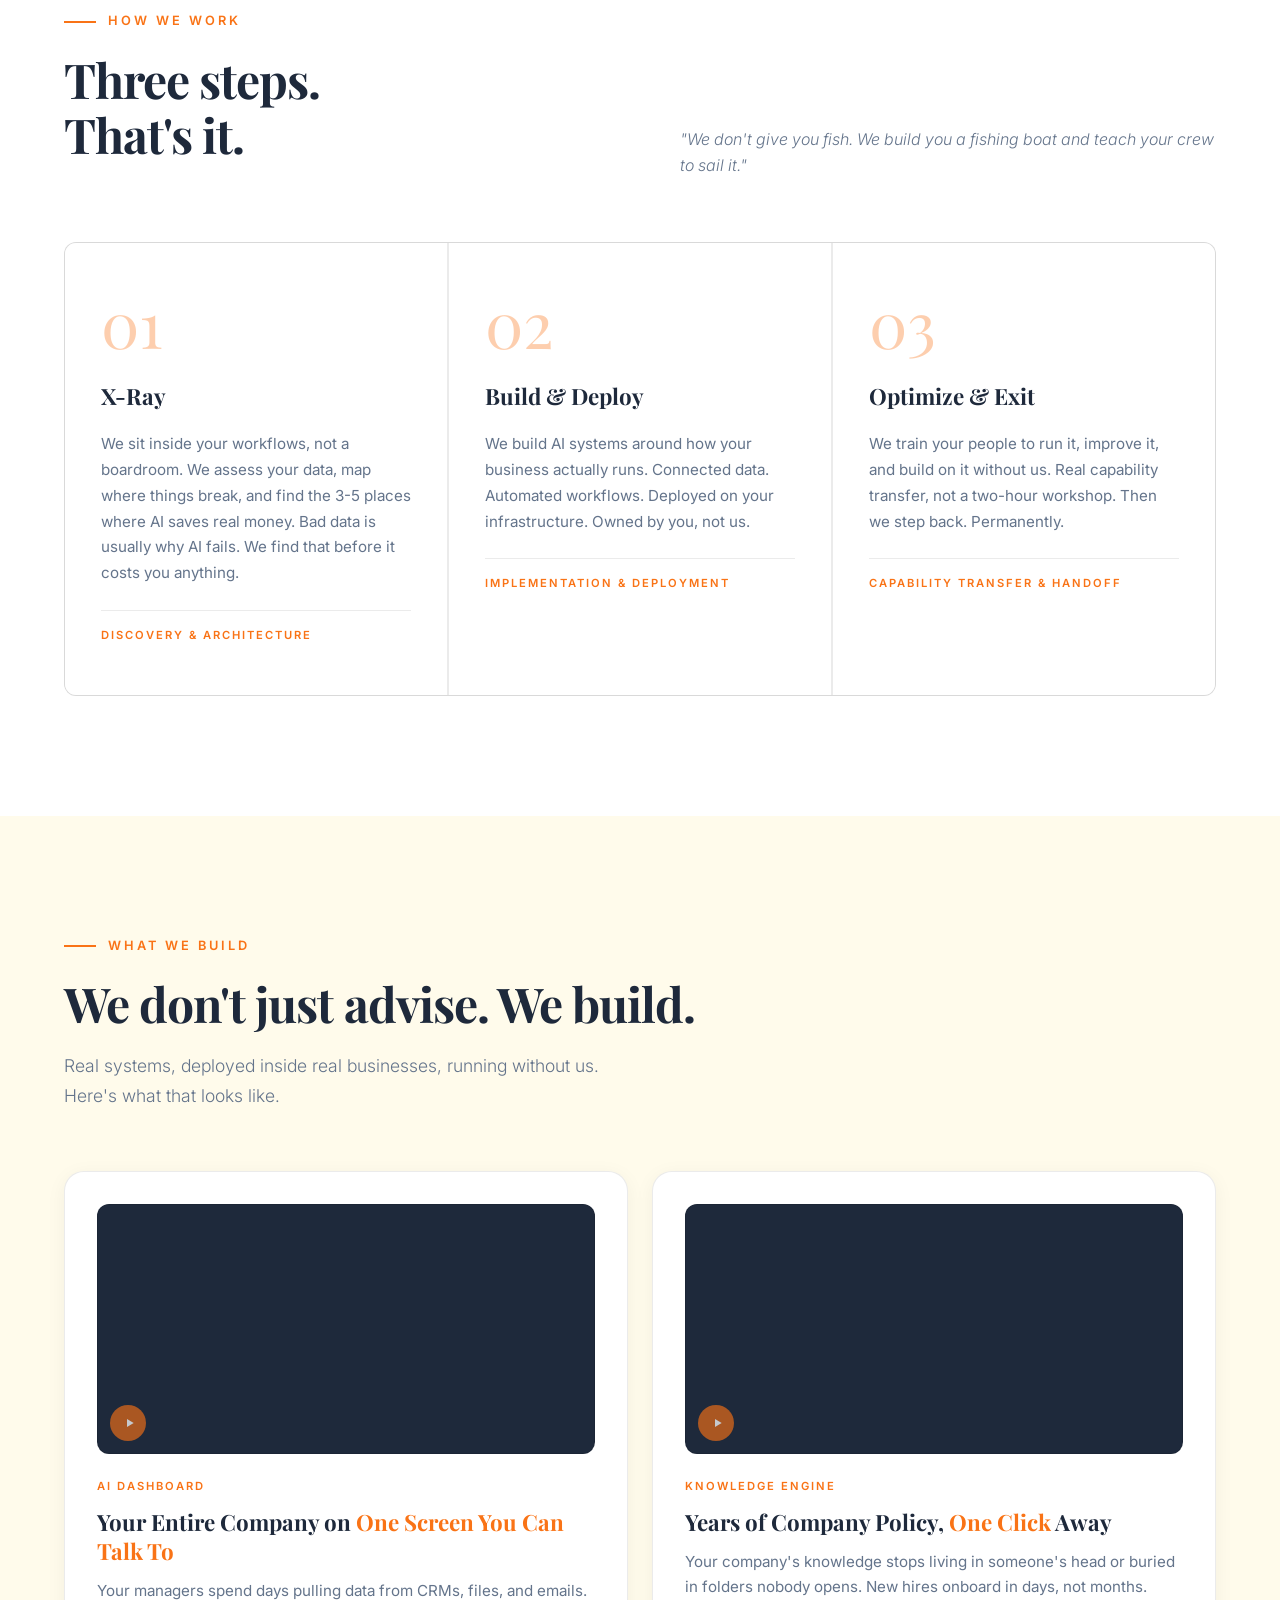
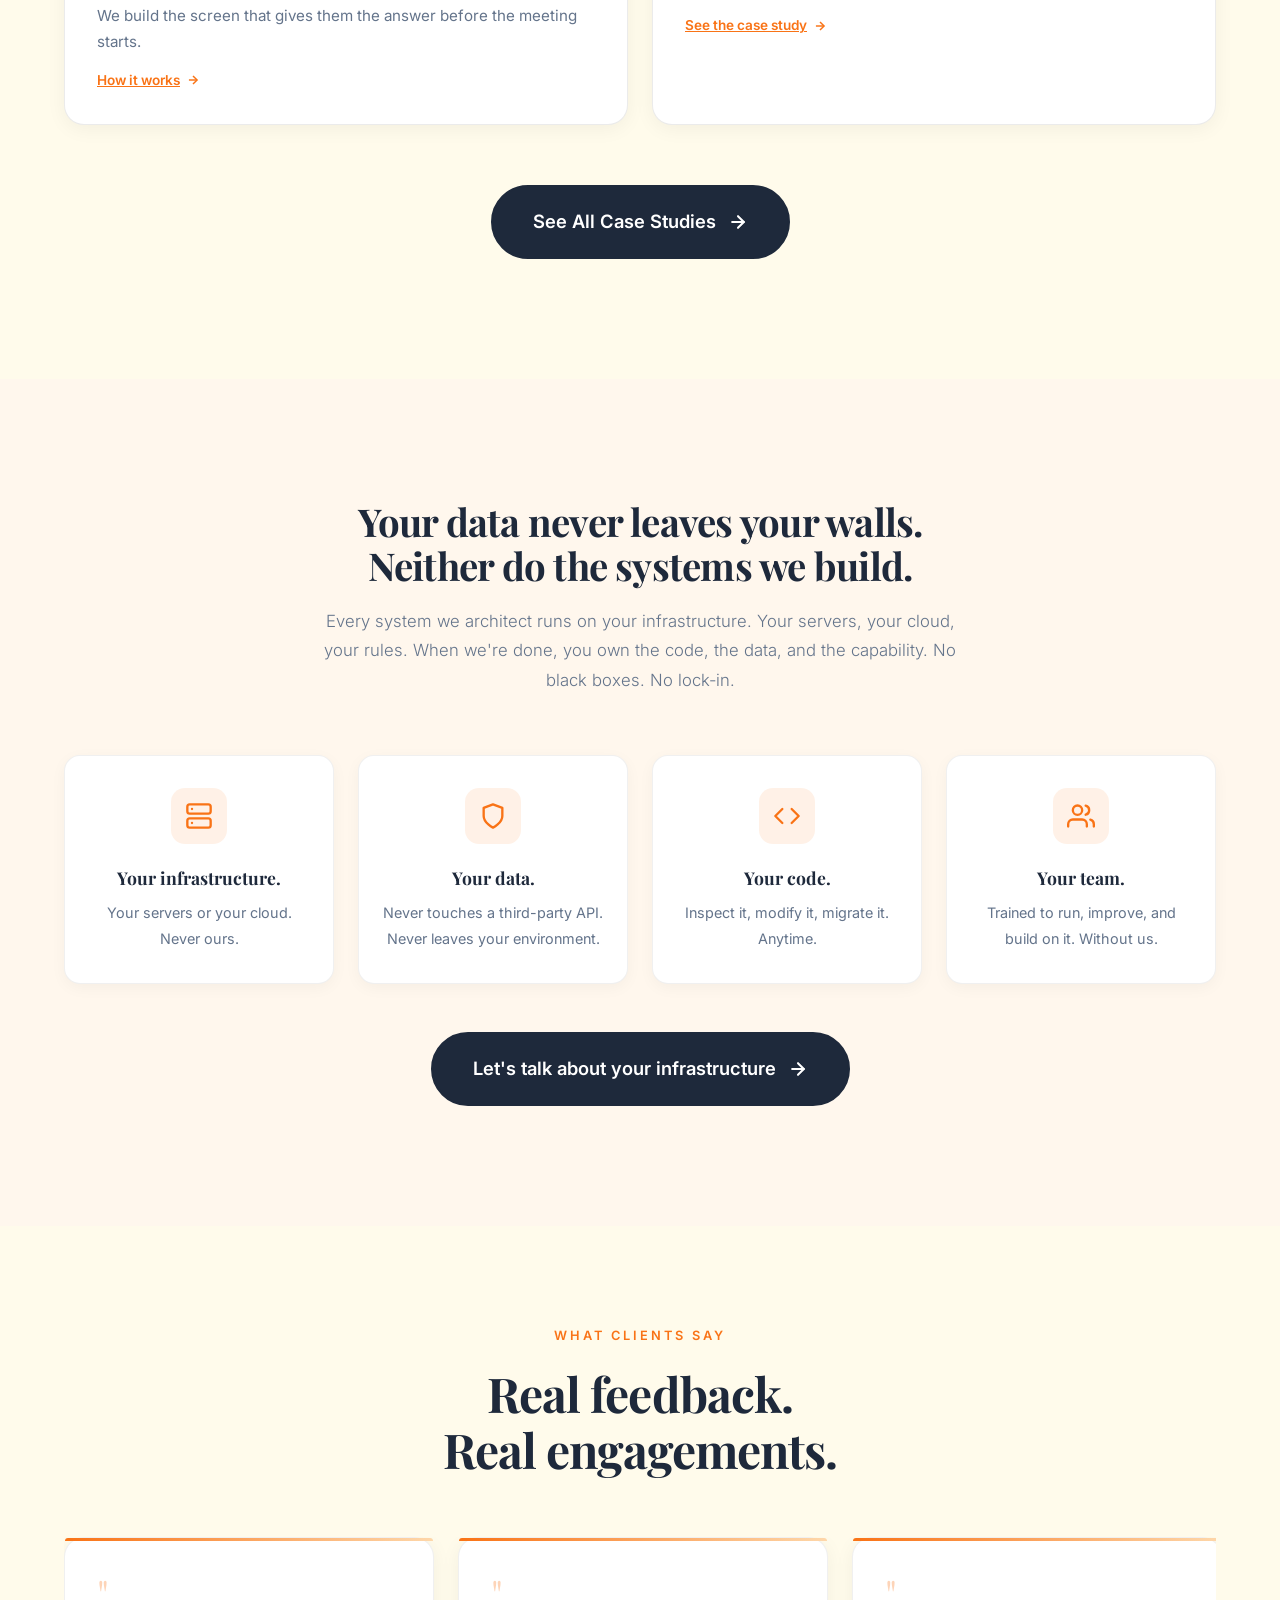
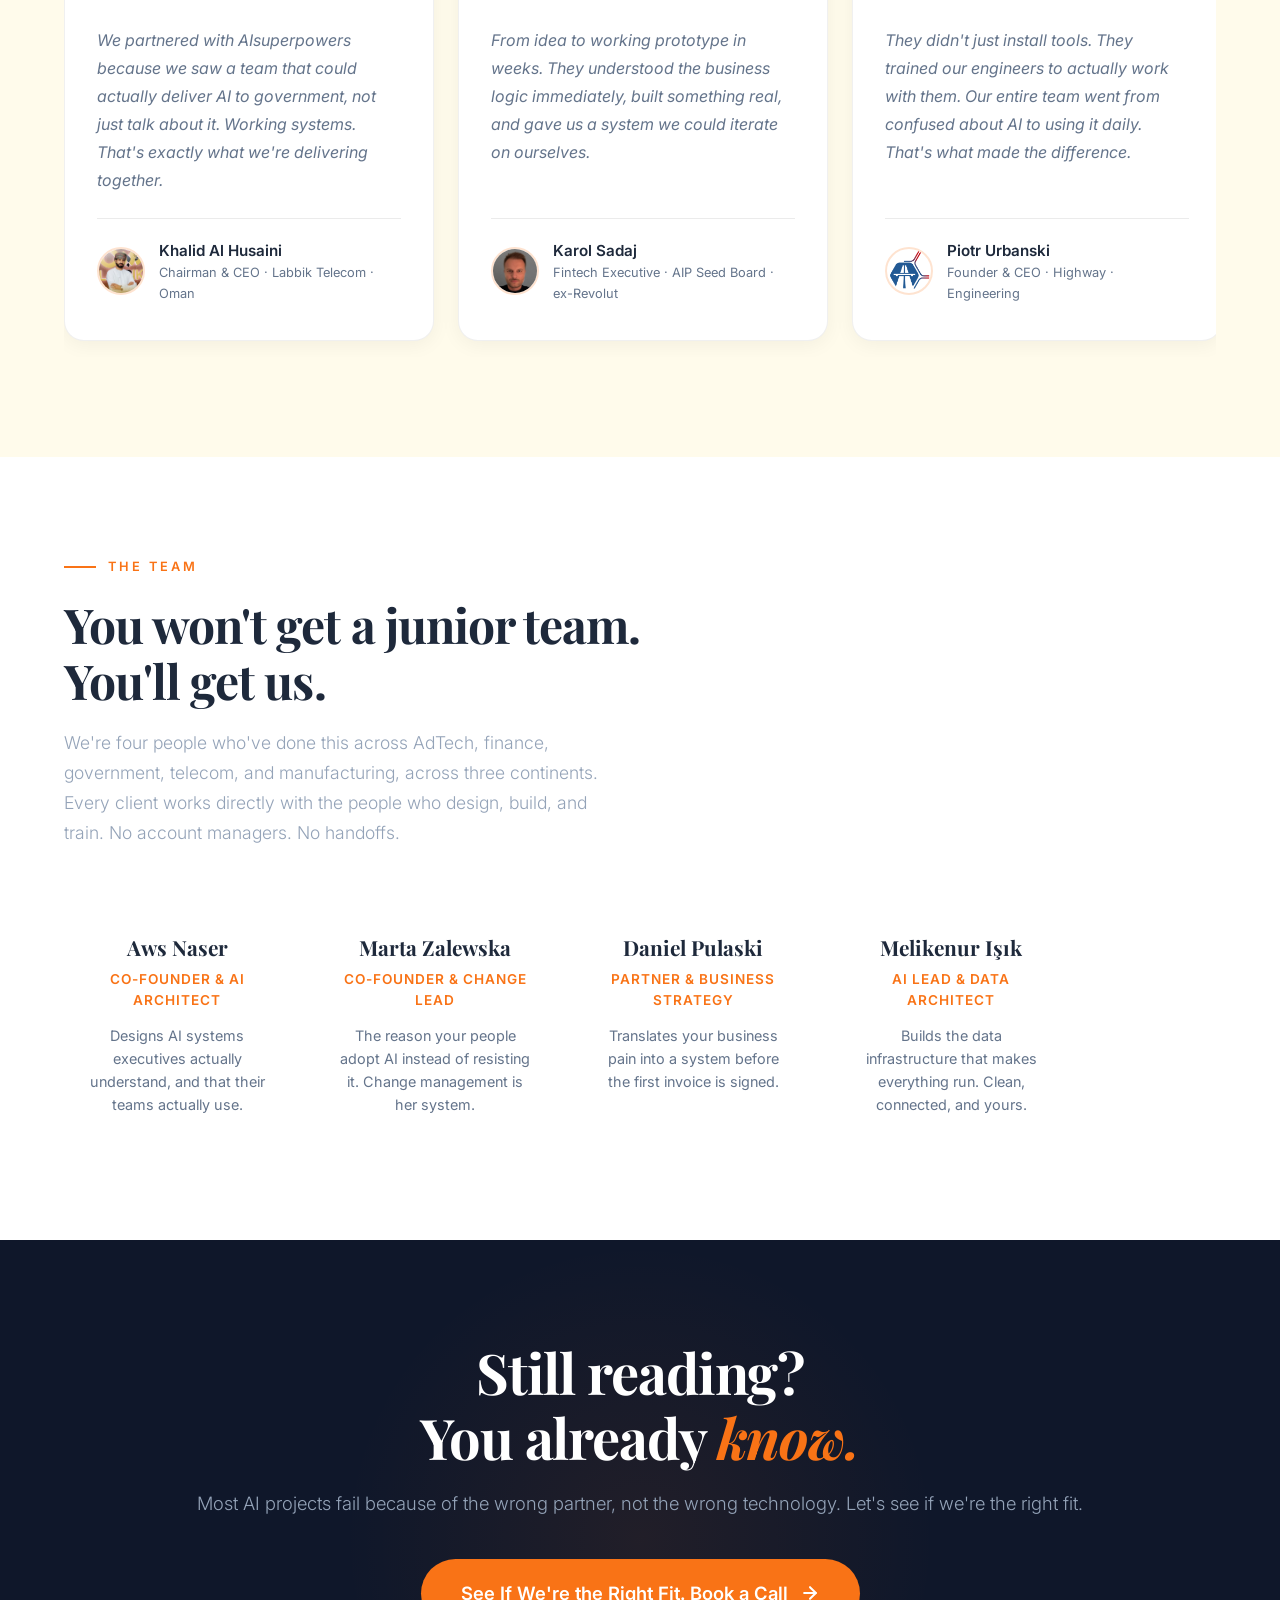
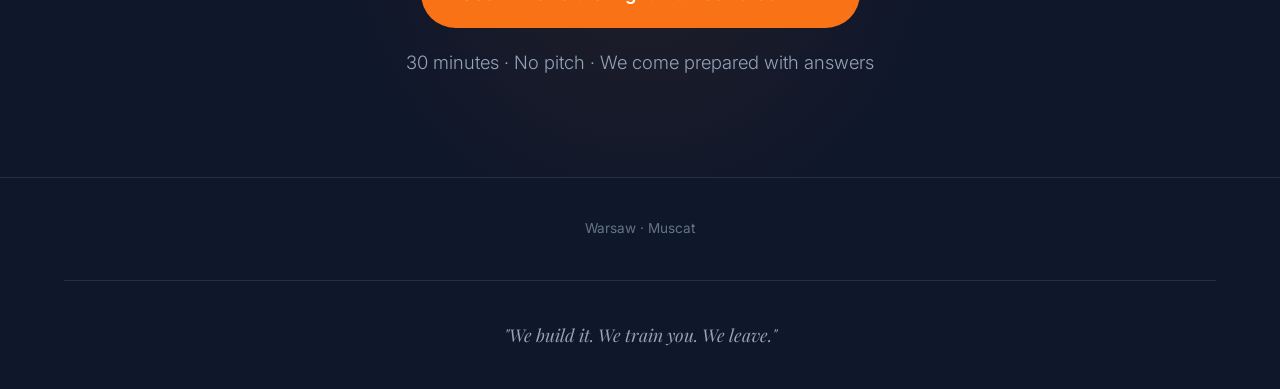
==== commit a080884f: "Temporarily hide team photos and LinkedIn links Co-Authored-By: Claude Opus 4.7 (1M context) <norepl" ====
--- a/index.html
+++ b/index.html
@@ -792,6 +792,17 @@
         .team-card:hover .team-linkedin {
             gap: 10px;
         }
+
+        /* TEMPORARY: hide team photos + LinkedIn until reveal. Delete this block to restore. */
+        .team-photo,
+        .team-linkedin {
+            display: none !important;
+        }
+        .team-card {
+            pointer-events: none;
+            cursor: default;
+        }
+        /* END TEMPORARY */
 
         /* Testimonials Section - 3 boxes visible, horizontal scroll, warm theme */
         .testimonials {
@@ -1385,7 +1396,7 @@
 <!-- Hero Section -->
 <section class="hero">
     <div class="container">
-        <h1 class="fade-in">Most AI firms leave you <strong>dependent.</strong><br>We leave you <strong>capable.</strong></h1>
+        <h1 class="fade-in">Most AI firms leave you <strong>dependent.</strong><br>We leave you <strong style="color: var(--orange);">capable.</strong></h1>
         <p class="hero-sub fade-in">We architect AI systems <strong>your people run</strong> and <strong>your business owns</strong>, on your infrastructure, then handed over. <strong>Permanently.</strong></p>
         <a href="https://calendly.com/daniel-aisuperpowers/30min" target="_blank" class="cta-btn fade-in">
             See If We're the Right Fit. Book a Call
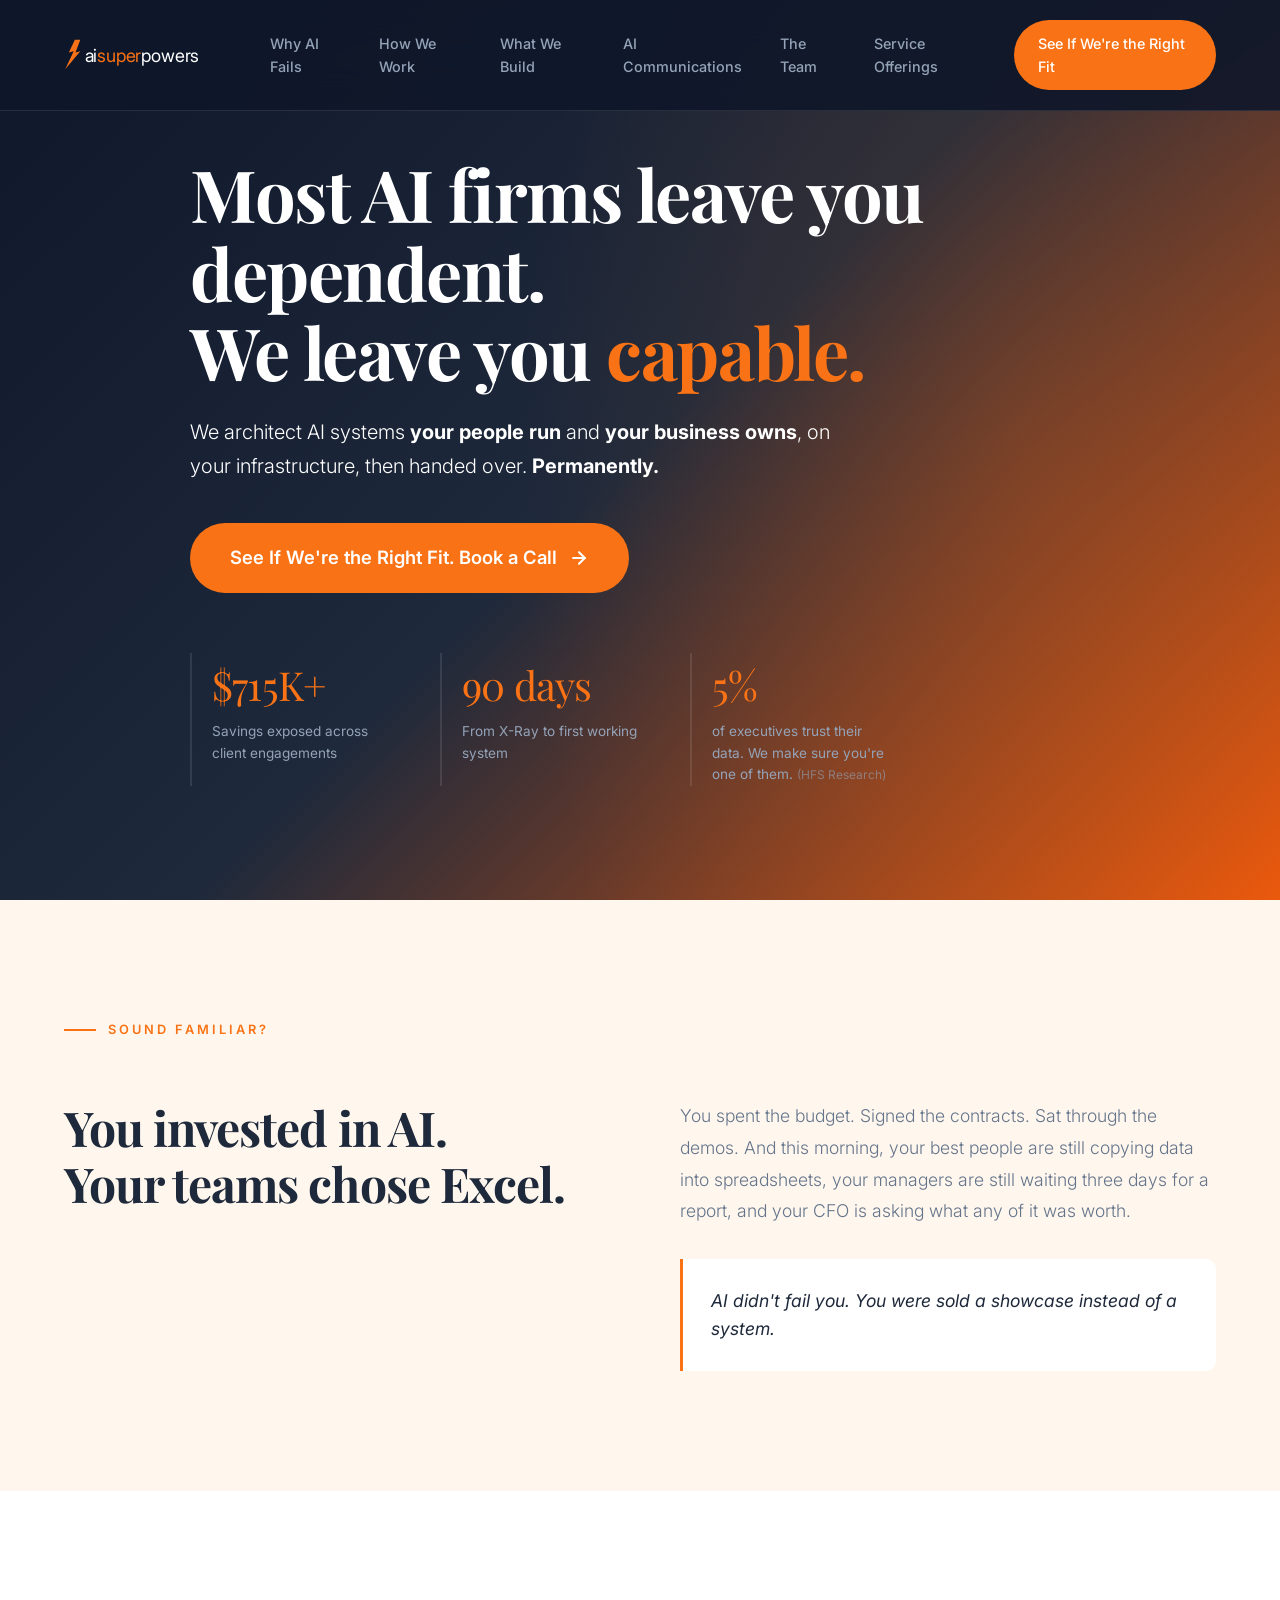
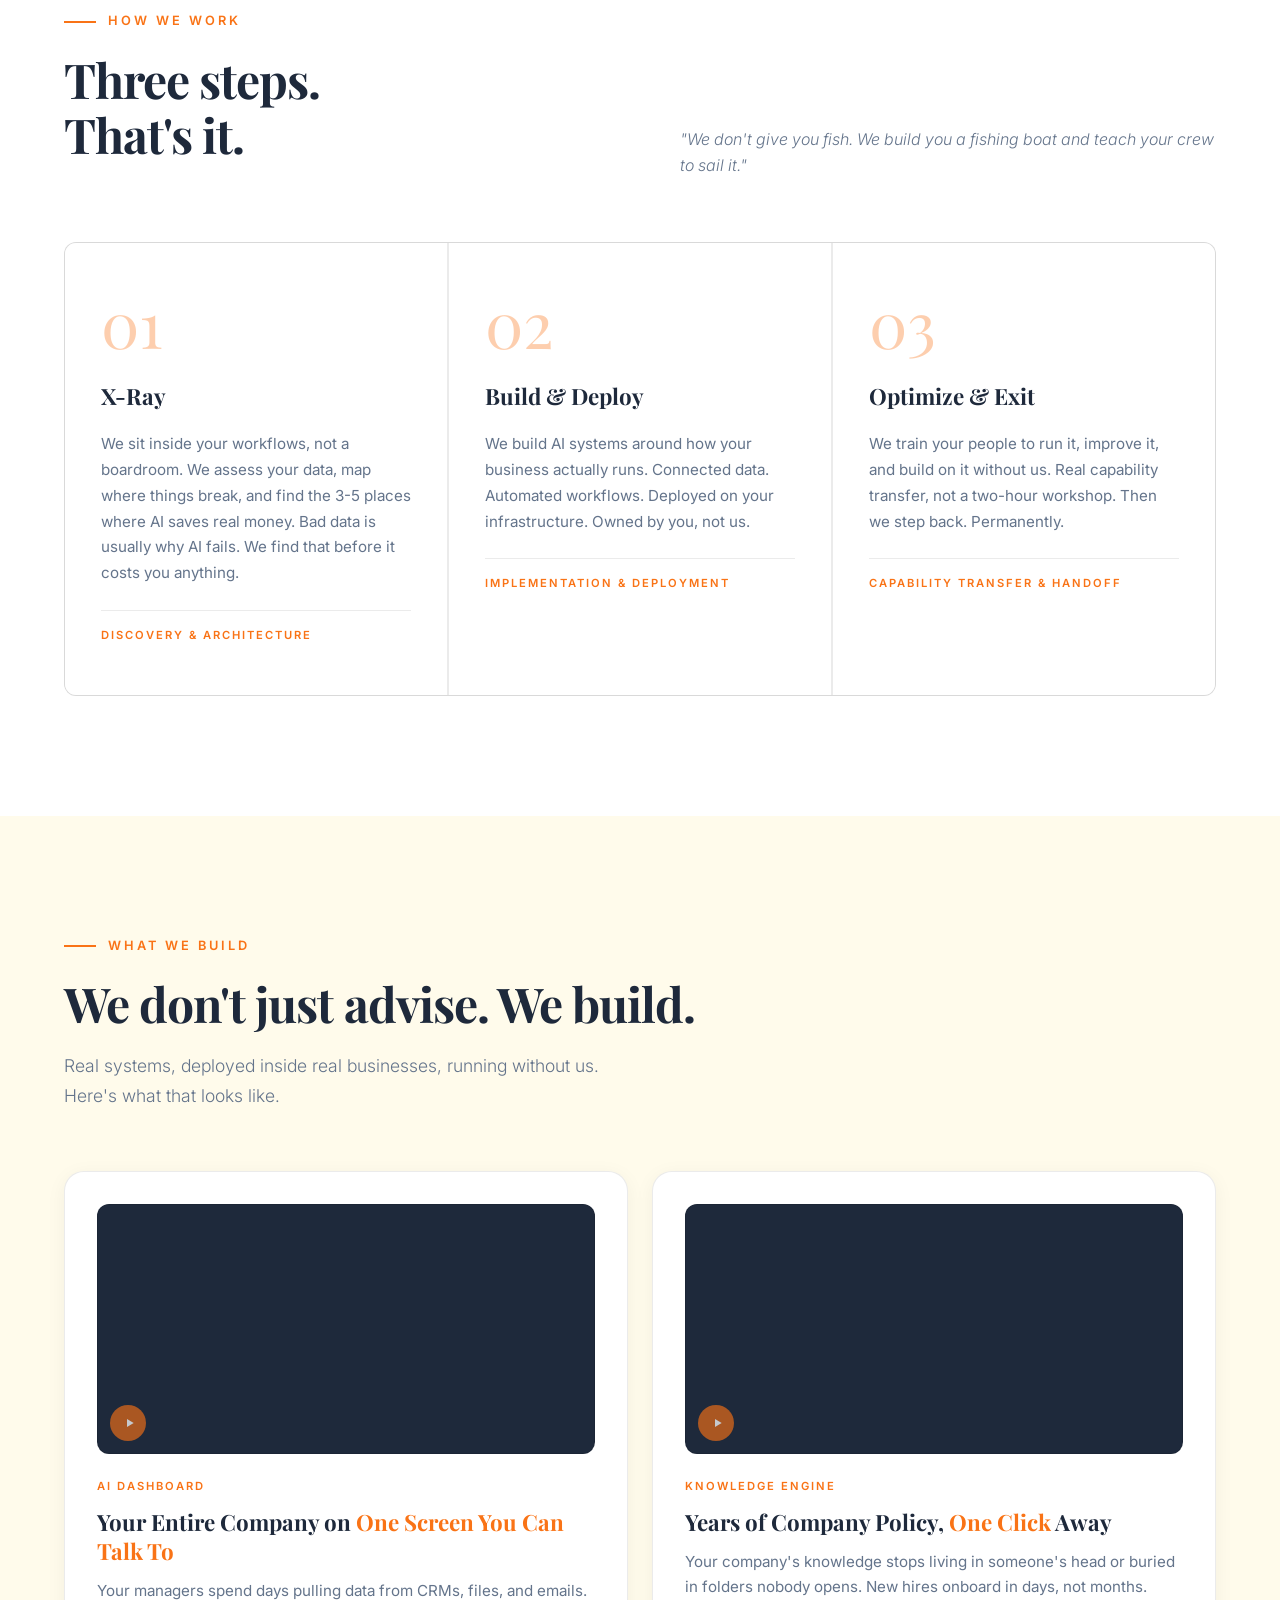
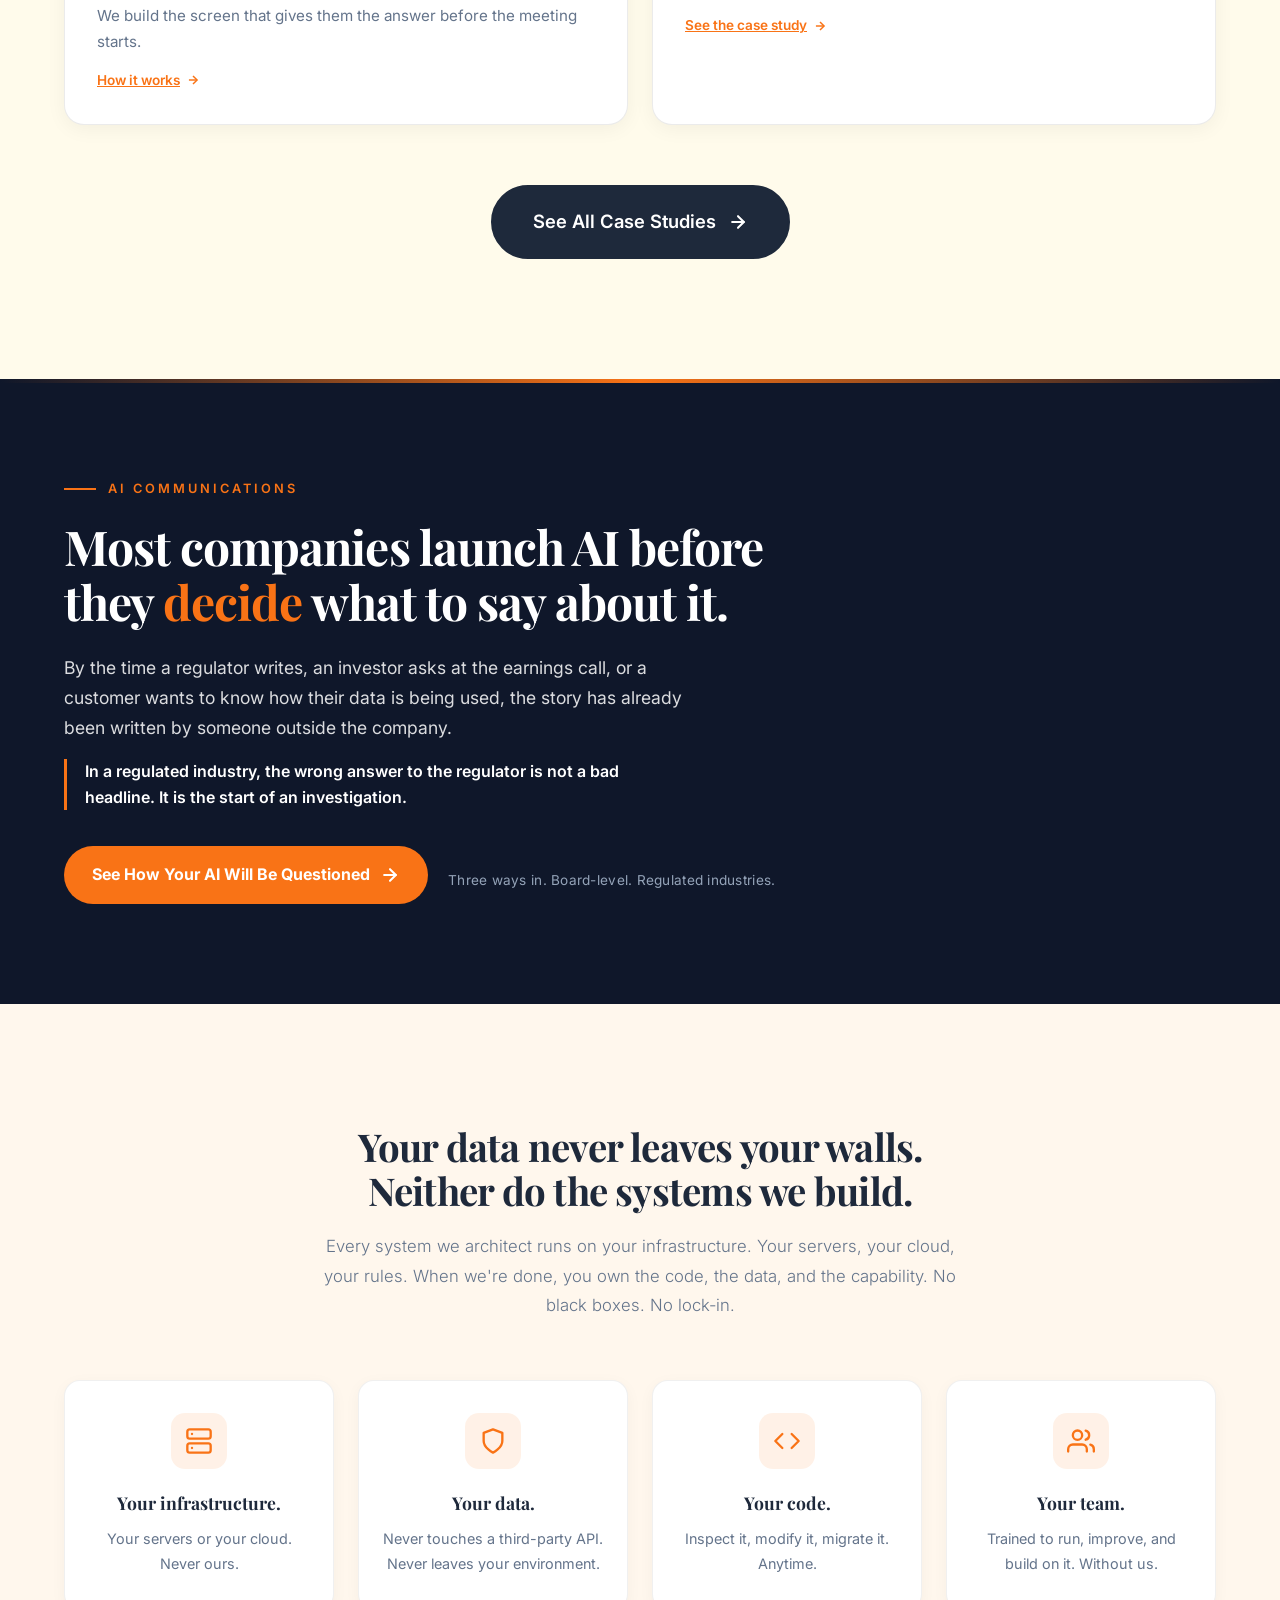
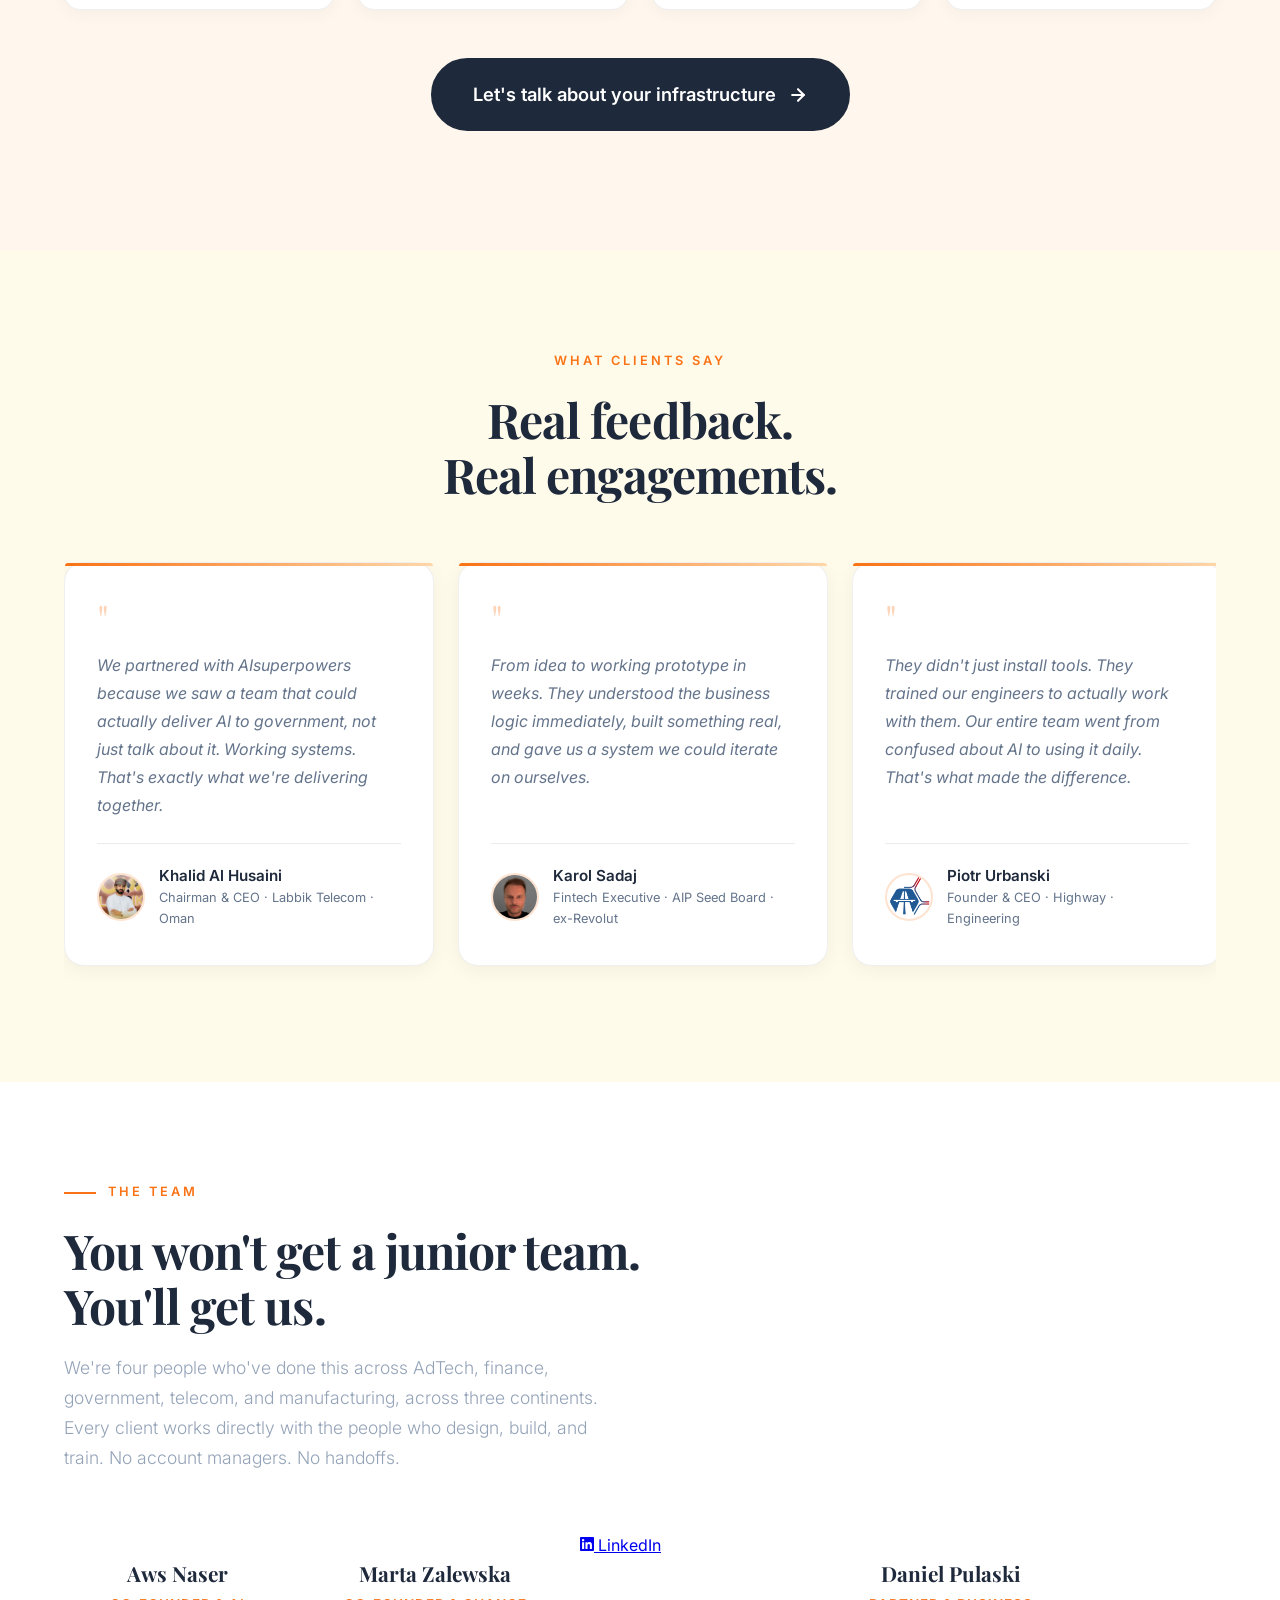
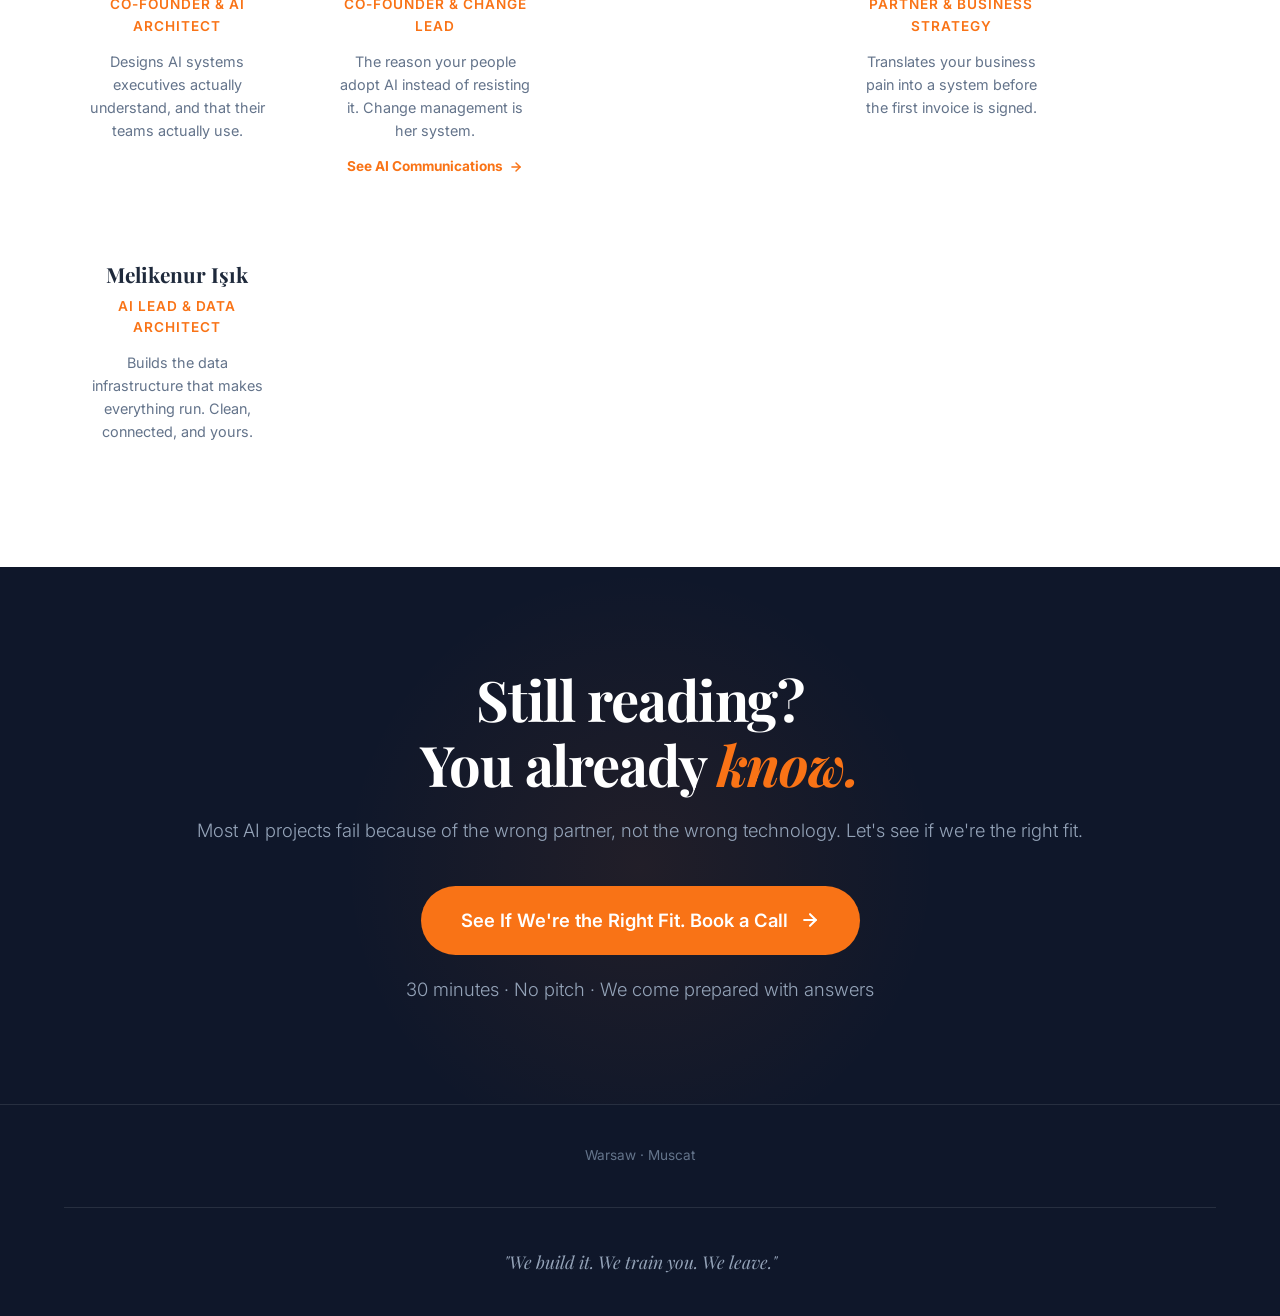
==== commit 0d03e486: "Add AI Communications page and integrate across site - New ai-communications.html with Marta's three" ====
--- a/index.html
+++ b/index.html
@@ -795,14 +795,51 @@
 
         /* TEMPORARY: hide team photos + LinkedIn until reveal. Delete this block to restore. */
         .team-photo,
-        .team-linkedin {
+        .team-linkedin,
+        .team-linkedin-secondary {
             display: none !important;
         }
         .team-card {
             pointer-events: none;
             cursor: default;
         }
+        /* Marta's card stays clickable: links to AI Communications page */
+        .team-card-marta {
+            pointer-events: auto !important;
+            cursor: pointer !important;
+        }
         /* END TEMPORARY */
+
+        .team-cta {
+            display: inline-flex;
+            align-items: center;
+            gap: 6px;
+            margin-top: 14px;
+            font-size: 0.85rem;
+            font-weight: 700;
+            color: var(--orange);
+            transition: gap 0.3s;
+        }
+        .team-card:hover .team-cta {
+            gap: 10px;
+        }
+        .team-linkedin-secondary {
+            display: block;
+            margin-top: 10px;
+        }
+        .team-linkedin-secondary a {
+            display: inline-flex;
+            align-items: center;
+            gap: 5px;
+            font-size: 0.75rem;
+            font-weight: 600;
+            color: var(--gray);
+            text-decoration: none;
+            pointer-events: auto;
+        }
+        .team-linkedin-secondary a:hover {
+            color: var(--orange);
+        }
 
         /* Testimonials Section - 3 boxes visible, horizontal scroll, warm theme */
         .testimonials {
@@ -1370,6 +1407,7 @@
             <a href="#mirror">Why AI Fails</a>
             <a href="#method">How We Work</a>
             <a href="#solutions">What We Build</a>
+            <a href="ai-communications.html">AI Communications</a>
             <a href="#team">The Team</a>
             <a href="packages.html">Service Offerings</a>
             <a href="https://calendly.com/daniel-aisuperpowers/30min" target="_blank" class="nav-cta">See If We're the Right Fit</a>
@@ -1388,6 +1426,7 @@
     <a href="#mirror">Why AI Fails</a>
     <a href="#method">How We Work</a>
     <a href="#solutions">What We Build</a>
+    <a href="ai-communications.html">AI Communications</a>
     <a href="#team">The Team</a>
     <a href="packages.html">Service Offerings</a>
     <a href="https://calendly.com/daniel-aisuperpowers/30min" target="_blank" class="mobile-menu-cta">See If We're the Right Fit</a>
@@ -1541,6 +1580,101 @@
                 See All Case Studies
                 <svg width="20" height="20" viewBox="0 0 24 24" fill="none" stroke="currentColor" stroke-width="2.5" stroke-linecap="round" stroke-linejoin="round"><line x1="5" y1="12" x2="19" y2="12"/><polyline points="12 5 19 12 12 19"/></svg>
             </a>
+        </div>
+    </div>
+</section>
+
+<!-- AI Communications Teaser -->
+<section class="ai-comms-teaser">
+    <style>
+        .ai-comms-teaser {
+            background: var(--dark-navy);
+            color: var(--white);
+            padding: 100px 0;
+            position: relative;
+            overflow: hidden;
+        }
+        .ai-comms-teaser::before {
+            content: '';
+            position: absolute;
+            top: 0; left: 0; right: 0;
+            height: 4px;
+            background: linear-gradient(90deg, transparent, var(--orange), transparent);
+        }
+        .ai-comms-teaser .section-label {
+            color: var(--orange);
+        }
+        .ai-comms-teaser h2 {
+            font-family: 'Playfair Display', serif;
+            font-size: clamp(2rem, 4vw, 3rem);
+            line-height: 1.15;
+            letter-spacing: -0.02em;
+            margin-bottom: 24px;
+            max-width: 720px;
+        }
+        .ai-comms-teaser h2 em {
+            font-style: normal;
+            color: var(--orange);
+        }
+        .ai-comms-teaser .lede {
+            font-size: 1.1rem;
+            line-height: 1.7;
+            color: rgba(255,255,255,0.85);
+            max-width: 640px;
+            margin-bottom: 16px;
+        }
+        .ai-comms-teaser .stakes {
+            font-size: 1rem;
+            line-height: 1.6;
+            color: var(--white);
+            font-weight: 600;
+            max-width: 580px;
+            margin-bottom: 36px;
+            padding-left: 18px;
+            border-left: 3px solid var(--orange);
+        }
+        .ai-comms-teaser .cta-row {
+            display: flex;
+            flex-wrap: wrap;
+            align-items: center;
+            gap: 20px;
+        }
+        .ai-comms-teaser .cta-btn {
+            display: inline-flex;
+            align-items: center;
+            gap: 10px;
+            background: var(--orange);
+            color: var(--white);
+            font-weight: 700;
+            font-size: 1rem;
+            padding: 16px 28px;
+            border-radius: 999px;
+            text-decoration: none;
+            transition: transform 0.2s, background 0.2s;
+        }
+        .ai-comms-teaser .cta-btn:hover {
+            background: var(--deep-orange);
+            transform: translateY(-2px);
+        }
+        .ai-comms-teaser .cta-note {
+            font-size: 0.85rem;
+            color: var(--gray-light);
+        }
+        @media (max-width: 768px) {
+            .ai-comms-teaser { padding: 70px 0; }
+        }
+    </style>
+    <div class="container">
+        <div class="section-label fade-in">AI Communications</div>
+        <h2 class="fade-in">Most companies launch AI before they <em>decide</em> what to say about it.</h2>
+        <p class="lede fade-in">By the time a regulator writes, an investor asks at the earnings call, or a customer wants to know how their data is being used, the story has already been written by someone outside the company.</p>
+        <p class="stakes fade-in">In a regulated industry, the wrong answer to the regulator is not a bad headline. It is the start of an investigation.</p>
+        <div class="cta-row fade-in">
+            <a href="ai-communications.html" class="cta-btn">
+                See How Your AI Will Be Questioned
+                <svg width="20" height="20" viewBox="0 0 24 24" fill="none" stroke="currentColor" stroke-width="2.5" stroke-linecap="round" stroke-linejoin="round"><line x1="5" y1="12" x2="19" y2="12"/><polyline points="12 5 19 12 12 19"/></svg>
+            </a>
+            <span class="cta-note">Three ways in. Board-level. Regulated industries.</span>
         </div>
     </div>
 </section>
@@ -1694,14 +1828,20 @@
                 </span>
             </a>
 
-            <a href="https://www.linkedin.com/in/martazalewskapr/" target="_blank" class="team-card fade-in">
+            <a href="ai-communications.html" class="team-card team-card-marta fade-in">
                 <img src="videos/team-marta.jpg" alt="Marta Zalewska" class="team-photo">
                 <h3 class="team-name">Marta Zalewska</h3>
                 <div class="team-role">Co-Founder & Change Lead</div>
                 <p class="team-bio">The reason your people adopt AI instead of resisting it. Change management is her system.</p>
-                <span class="team-linkedin">
-                    <svg width="16" height="16" viewBox="0 0 24 24" fill="currentColor"><path d="M20.447 20.452h-3.554v-5.569c0-1.328-.027-3.037-1.852-3.037-1.853 0-2.136 1.445-2.136 2.939v5.667H9.351V9h3.414v1.561h.046c.477-.9 1.637-1.85 3.37-1.85 3.601 0 4.267 2.37 4.267 5.455v6.286zM5.337 7.433a2.062 2.062 0 01-2.063-2.065 2.064 2.064 0 112.063 2.065zm1.782 13.019H3.555V9h3.564v11.452zM22.225 0H1.771C.792 0 0 .774 0 1.729v20.542C0 23.227.792 24 1.771 24h20.451C23.2 24 24 23.227 24 22.271V1.729C24 .774 23.2 0 22.222 0h.003z"/></svg>
-                    LinkedIn
+                <span class="team-cta">
+                    See AI Communications
+                    <svg width="14" height="14" viewBox="0 0 24 24" fill="none" stroke="currentColor" stroke-width="2.5" stroke-linecap="round" stroke-linejoin="round"><line x1="5" y1="12" x2="19" y2="12"/><polyline points="12 5 19 12 12 19"/></svg>
+                </span>
+                <span class="team-linkedin-secondary">
+                    <a href="https://www.linkedin.com/in/martazalewskapr/" target="_blank" rel="noopener" onclick="event.stopPropagation();">
+                        <svg width="14" height="14" viewBox="0 0 24 24" fill="currentColor"><path d="M20.447 20.452h-3.554v-5.569c0-1.328-.027-3.037-1.852-3.037-1.853 0-2.136 1.445-2.136 2.939v5.667H9.351V9h3.414v1.561h.046c.477-.9 1.637-1.85 3.37-1.85 3.601 0 4.267 2.37 4.267 5.455v6.286zM5.337 7.433a2.062 2.062 0 01-2.063-2.065 2.064 2.064 0 112.063 2.065zm1.782 13.019H3.555V9h3.564v11.452zM22.225 0H1.771C.792 0 0 .774 0 1.729v20.542C0 23.227.792 24 1.771 24h20.451C23.2 24 24 23.227 24 22.271V1.729C24 .774 23.2 0 22.222 0h.003z"/></svg>
+                        LinkedIn
+                    </a>
                 </span>
             </a>
 
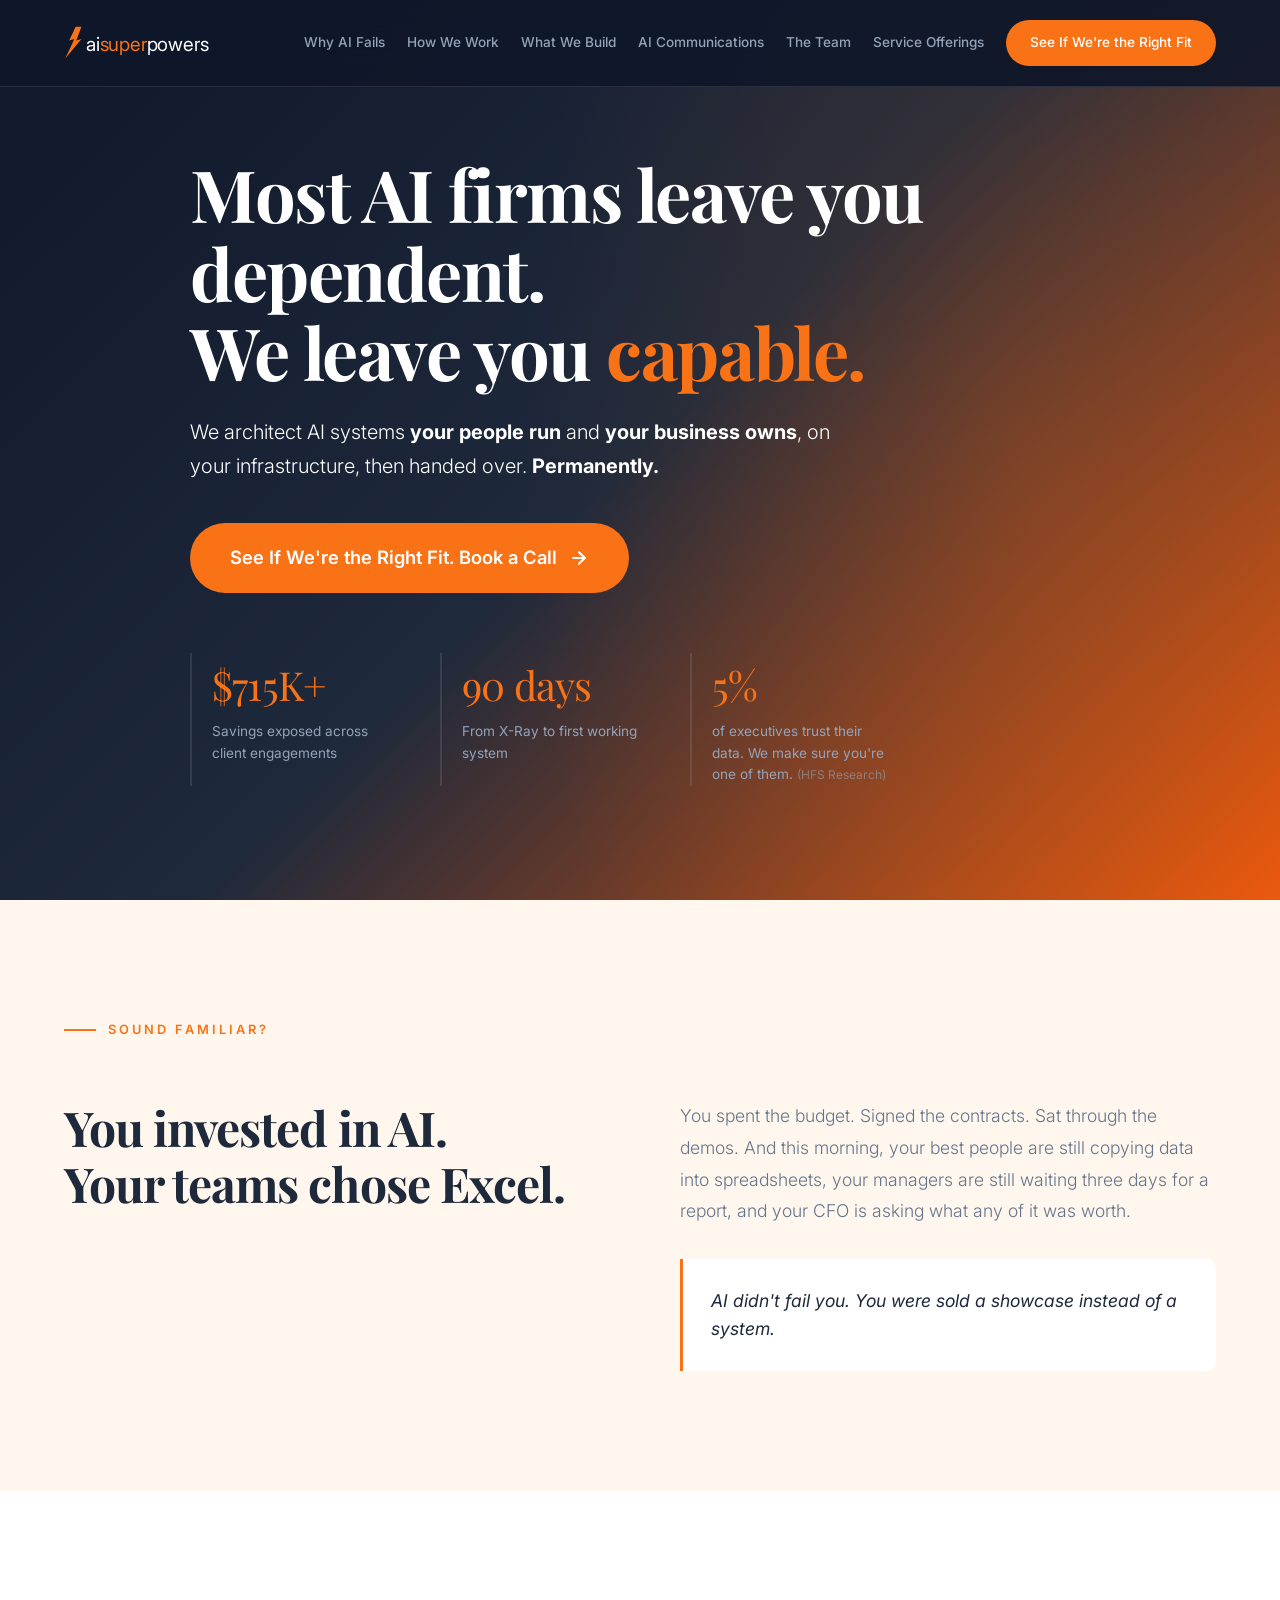
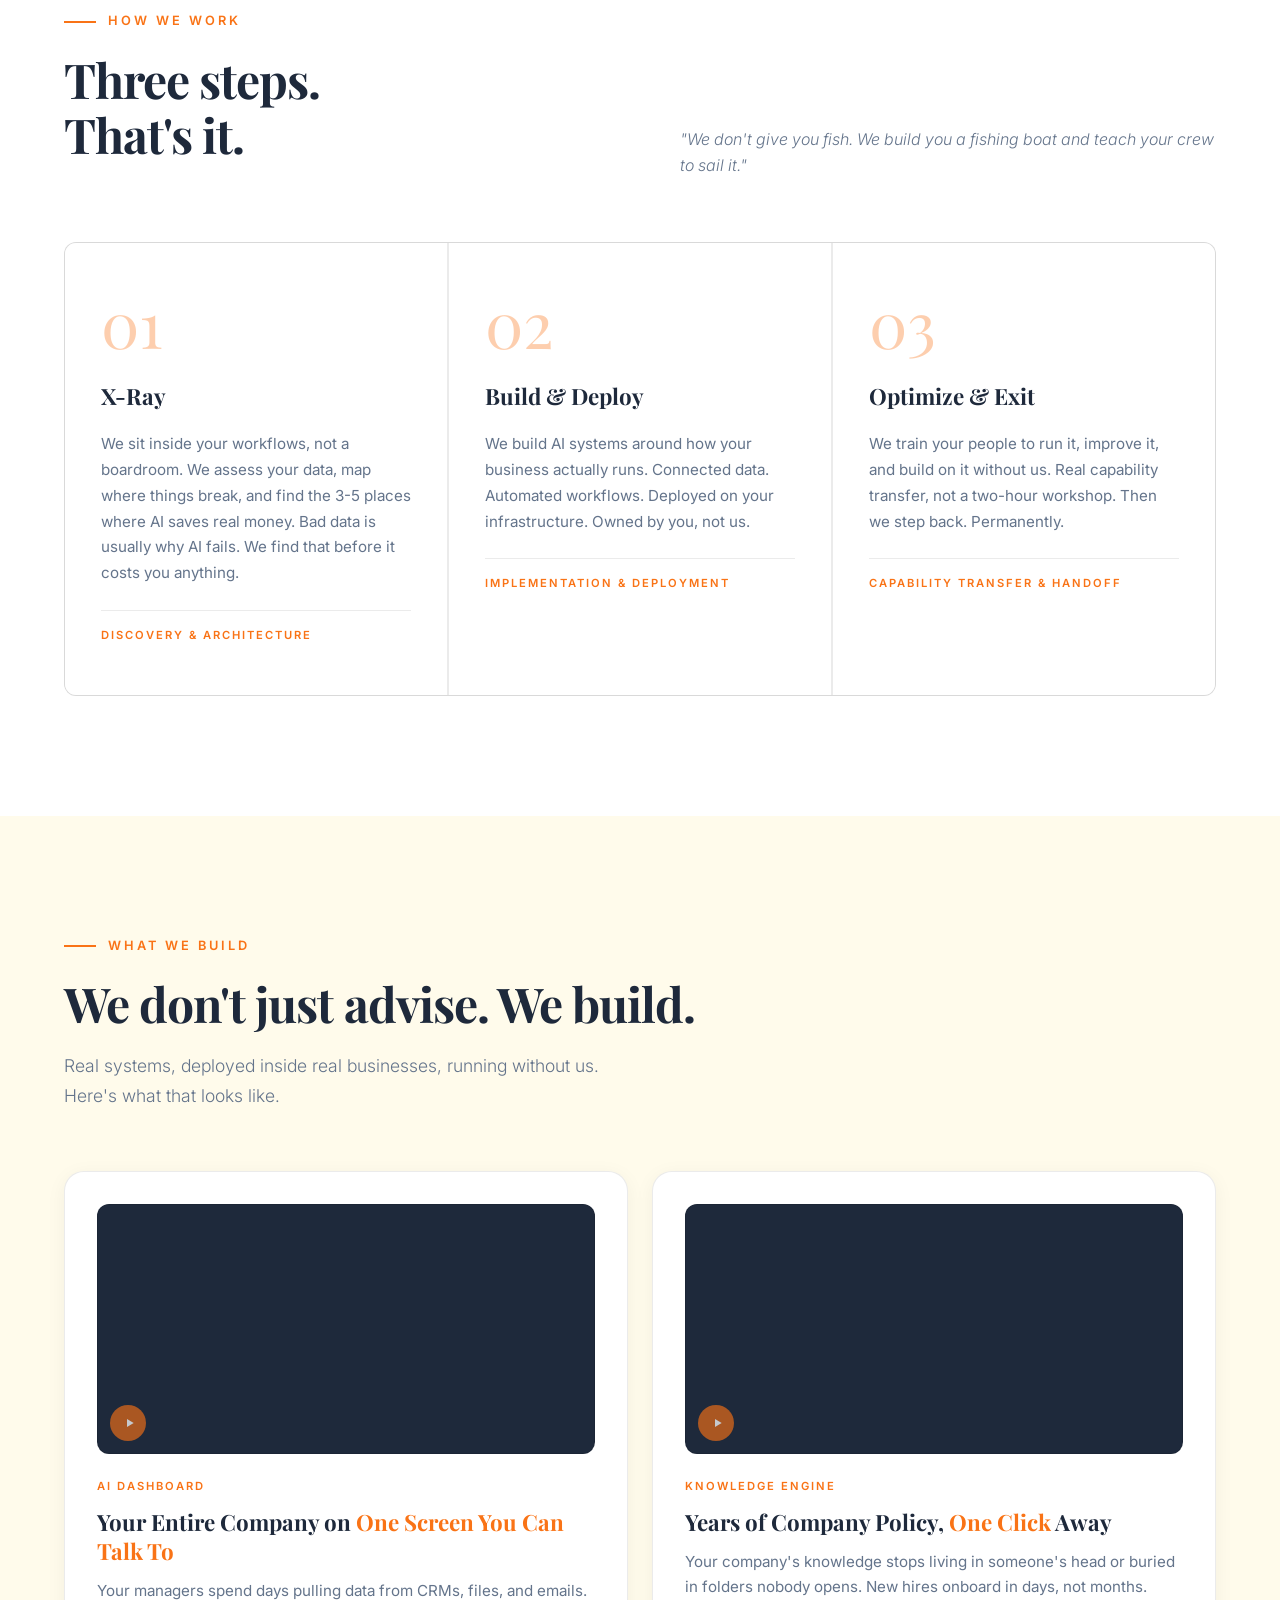
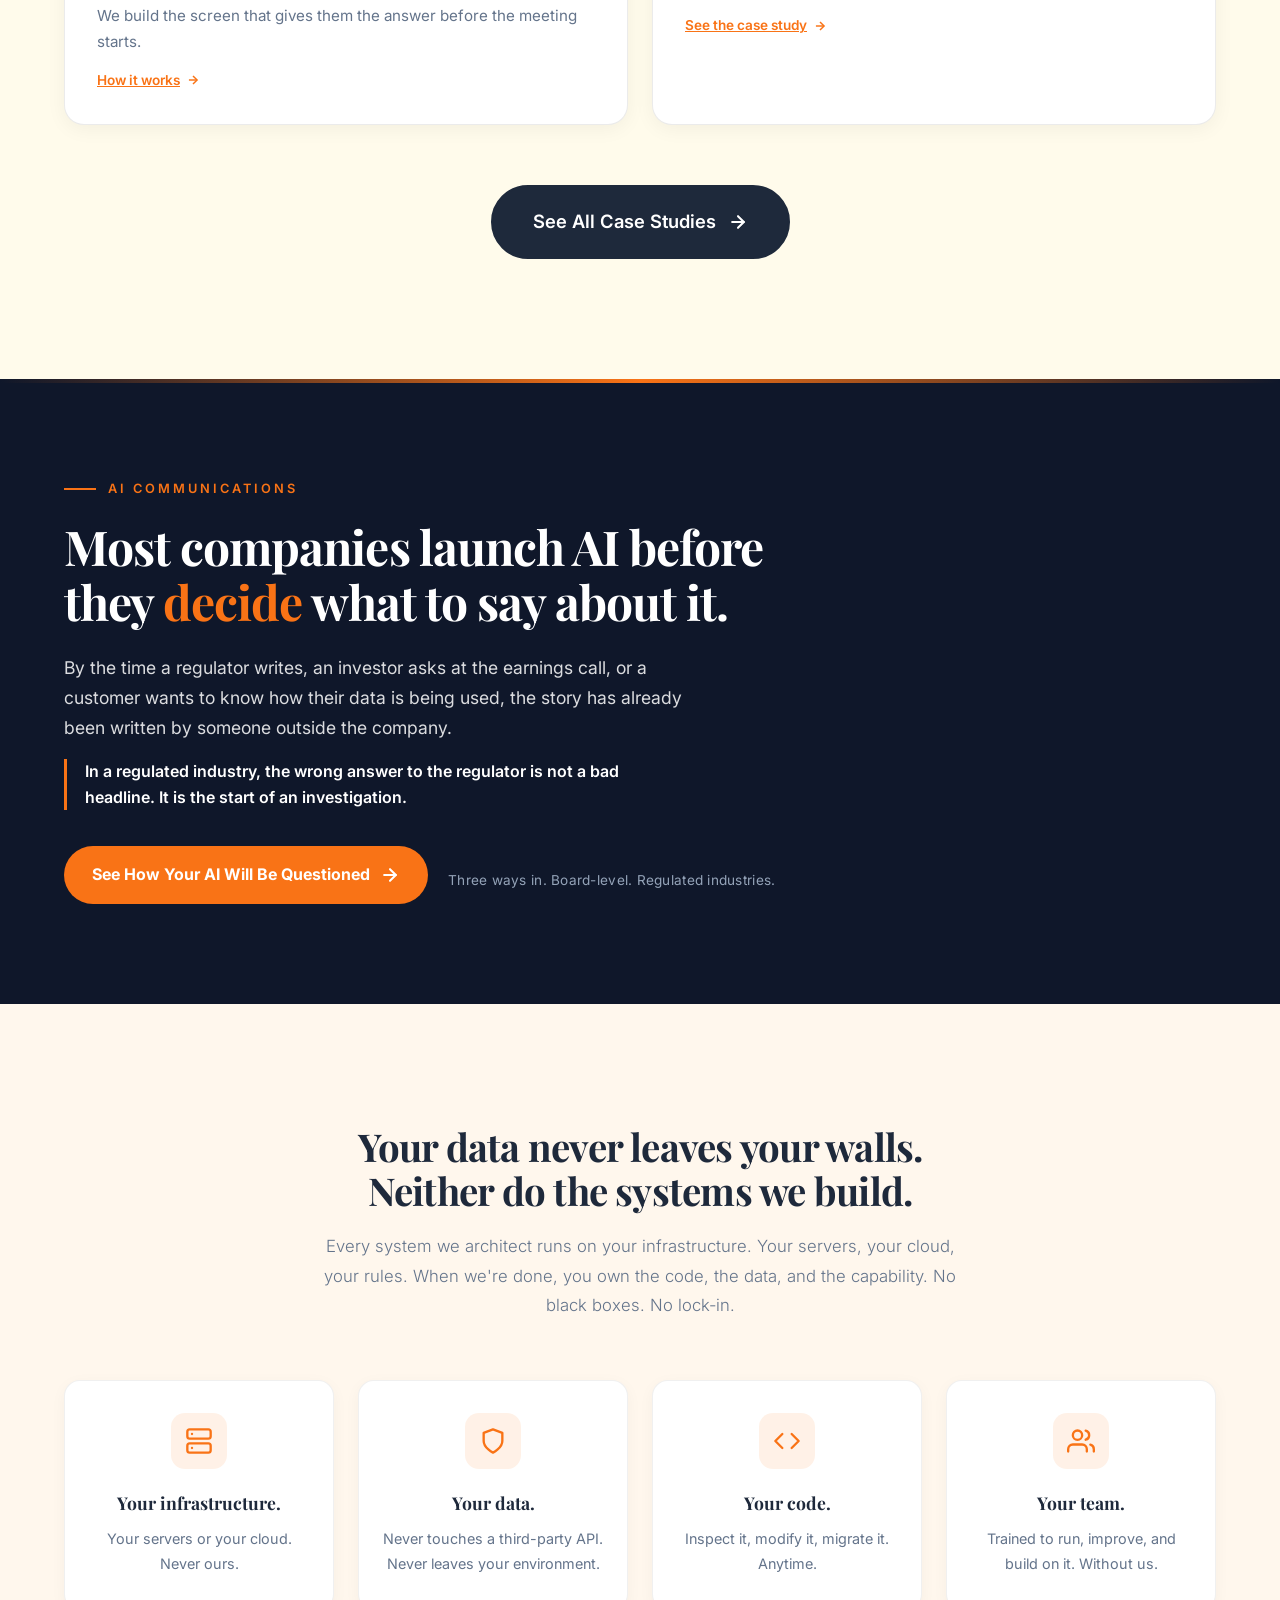
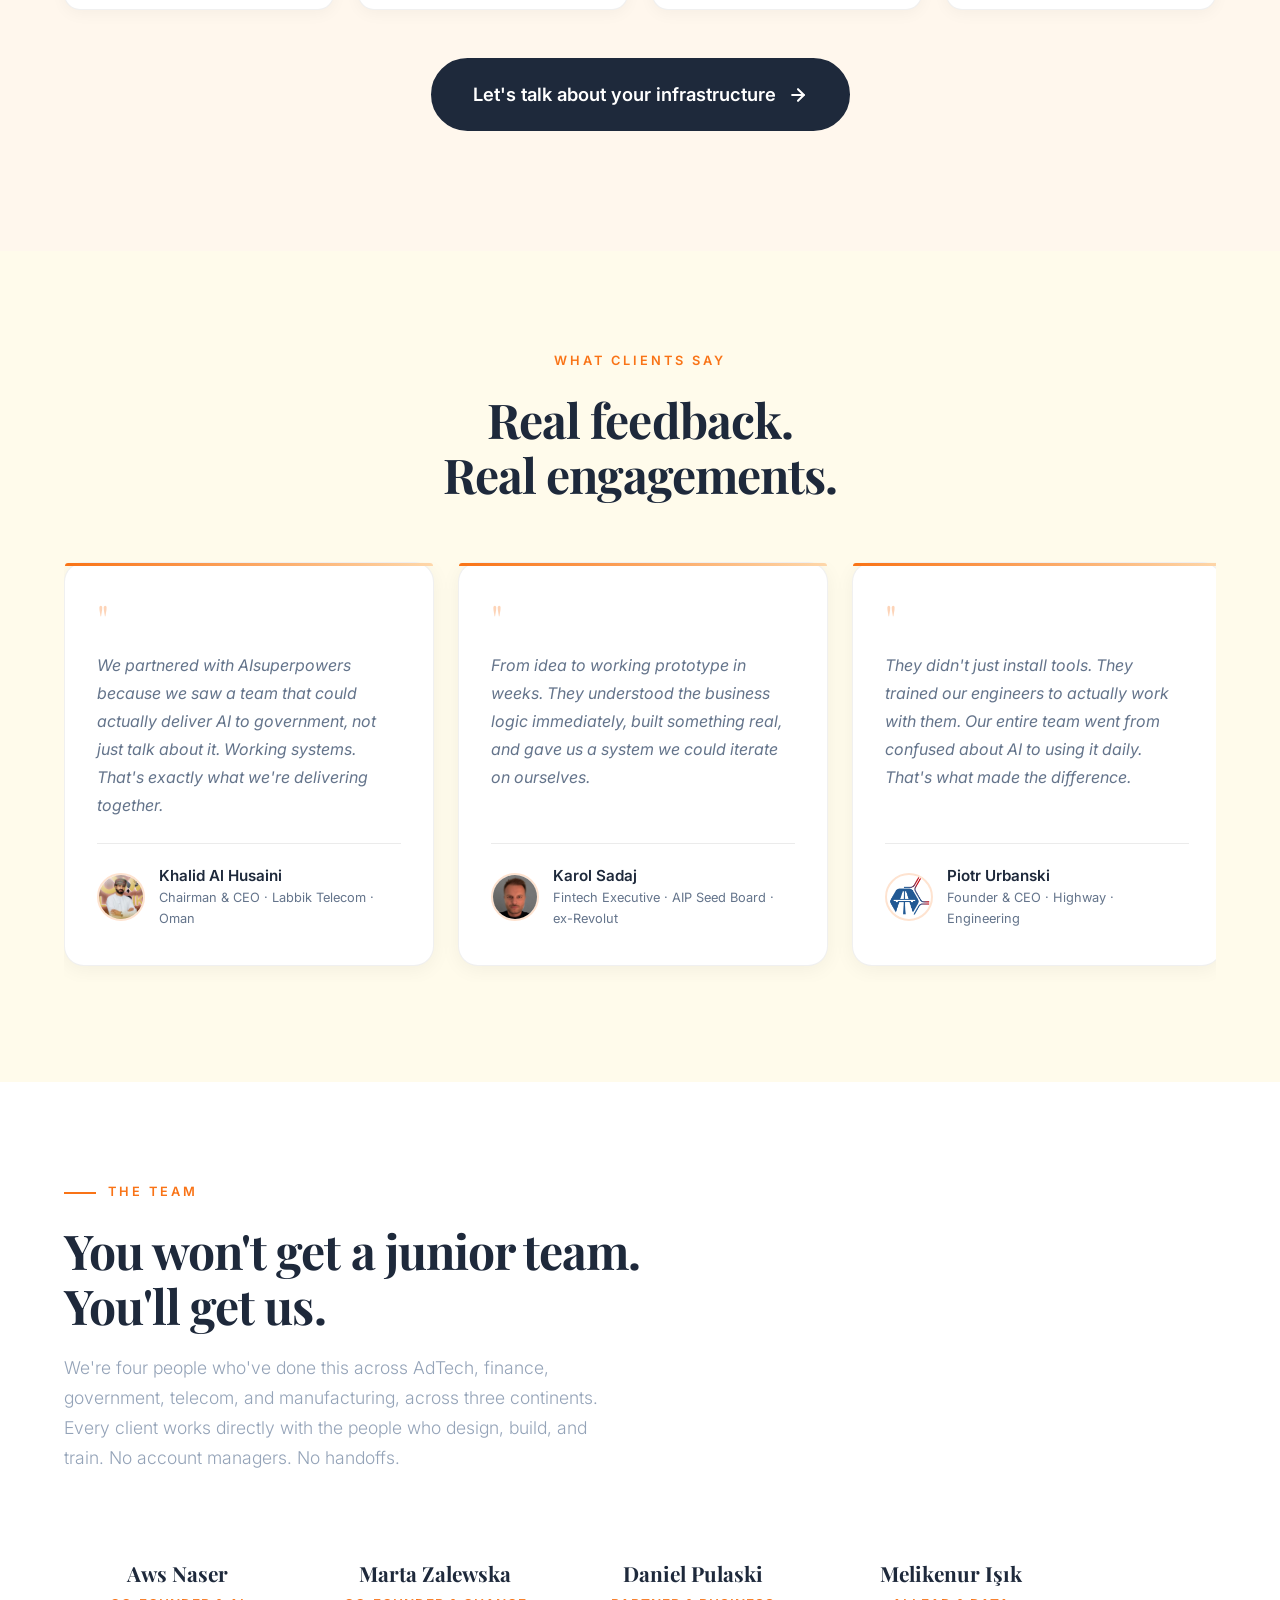
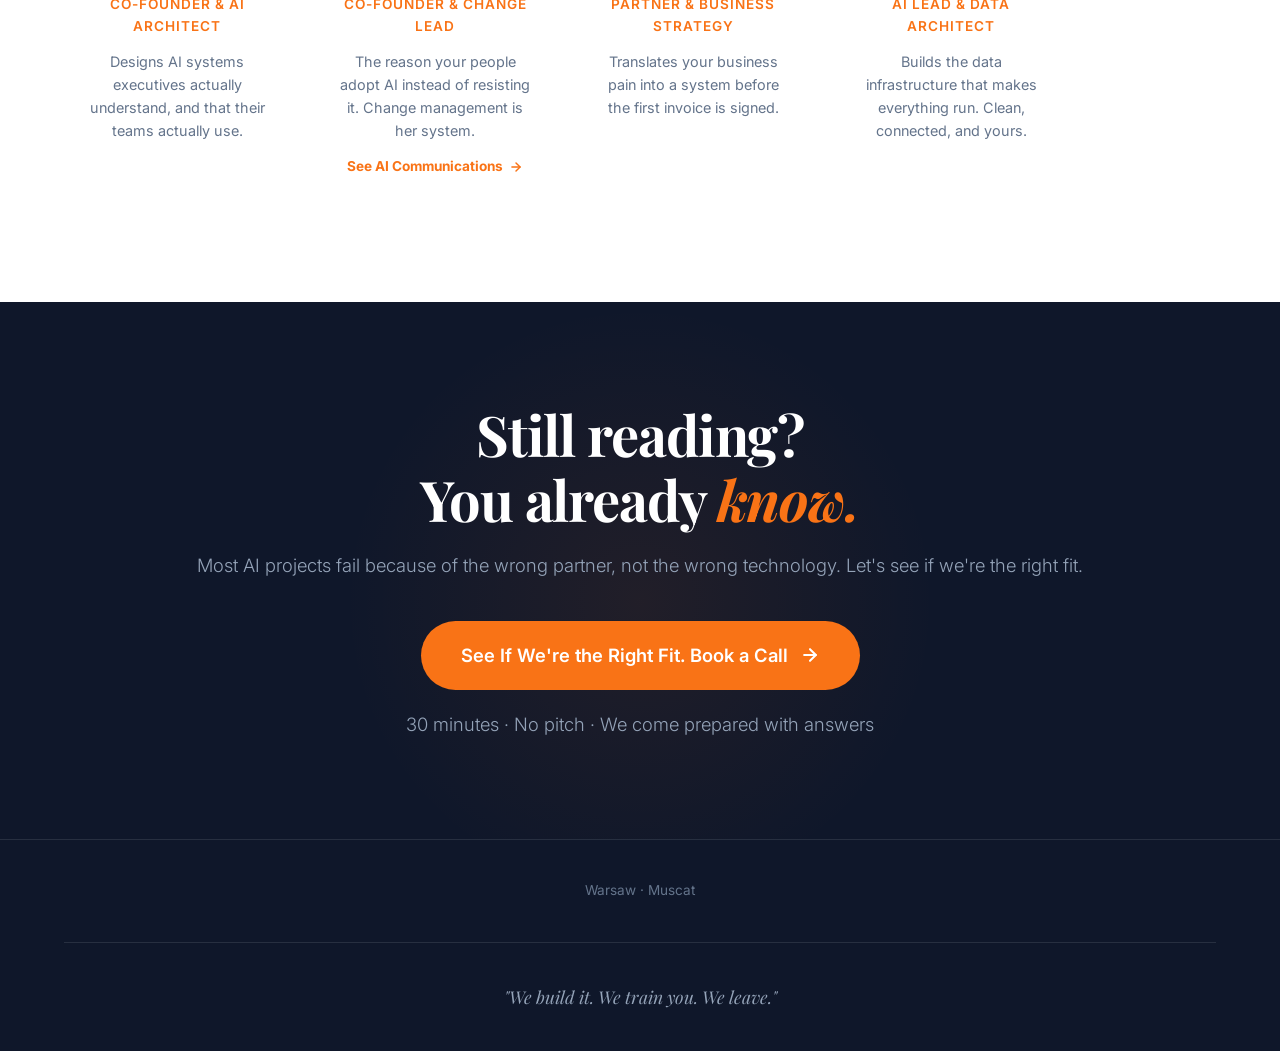
==== commit 94d53559: "Fix nav wrapping and stray LinkedIn link on Marta's card - Nav: add white-space:nowrap and reduce ga" ====
--- a/index.html
+++ b/index.html
@@ -795,8 +795,7 @@
 
         /* TEMPORARY: hide team photos + LinkedIn until reveal. Delete this block to restore. */
         .team-photo,
-        .team-linkedin,
-        .team-linkedin-secondary {
+        .team-linkedin {
             display: none !important;
         }
         .team-card {
@@ -822,23 +821,6 @@
         }
         .team-card:hover .team-cta {
             gap: 10px;
-        }
-        .team-linkedin-secondary {
-            display: block;
-            margin-top: 10px;
-        }
-        .team-linkedin-secondary a {
-            display: inline-flex;
-            align-items: center;
-            gap: 5px;
-            font-size: 0.75rem;
-            font-weight: 600;
-            color: var(--gray);
-            text-decoration: none;
-            pointer-events: auto;
-        }
-        .team-linkedin-secondary a:hover {
-            color: var(--orange);
         }
 
         /* Testimonials Section - 3 boxes visible, horizontal scroll, warm theme */
@@ -1837,12 +1819,6 @@
                     See AI Communications
                     <svg width="14" height="14" viewBox="0 0 24 24" fill="none" stroke="currentColor" stroke-width="2.5" stroke-linecap="round" stroke-linejoin="round"><line x1="5" y1="12" x2="19" y2="12"/><polyline points="12 5 19 12 12 19"/></svg>
                 </span>
-                <span class="team-linkedin-secondary">
-                    <a href="https://www.linkedin.com/in/martazalewskapr/" target="_blank" rel="noopener" onclick="event.stopPropagation();">
-                        <svg width="14" height="14" viewBox="0 0 24 24" fill="currentColor"><path d="M20.447 20.452h-3.554v-5.569c0-1.328-.027-3.037-1.852-3.037-1.853 0-2.136 1.445-2.136 2.939v5.667H9.351V9h3.414v1.561h.046c.477-.9 1.637-1.85 3.37-1.85 3.601 0 4.267 2.37 4.267 5.455v6.286zM5.337 7.433a2.062 2.062 0 01-2.063-2.065 2.064 2.064 0 112.063 2.065zm1.782 13.019H3.555V9h3.564v11.452zM22.225 0H1.771C.792 0 0 .774 0 1.729v20.542C0 23.227.792 24 1.771 24h20.451C23.2 24 24 23.227 24 22.271V1.729C24 .774 23.2 0 22.222 0h.003z"/></svg>
-                        LinkedIn
-                    </a>
-                </span>
             </a>
 
             <a href="https://www.linkedin.com/in/daniel-pulaski/" target="_blank" class="team-card fade-in">
--- a/styles.css
+++ b/styles.css
@@ -95,15 +95,16 @@
 
 .nav-links {
     display: flex;
-    gap: 32px;
+    gap: 22px;
     align-items: center;
 }
 
 .nav-links a {
     color: var(--gray-light);
     text-decoration: none;
-    font-size: 0.9rem;
+    font-size: 0.85rem;
     font-weight: 500;
+    white-space: nowrap;
     transition: color 0.3s;
 }
 
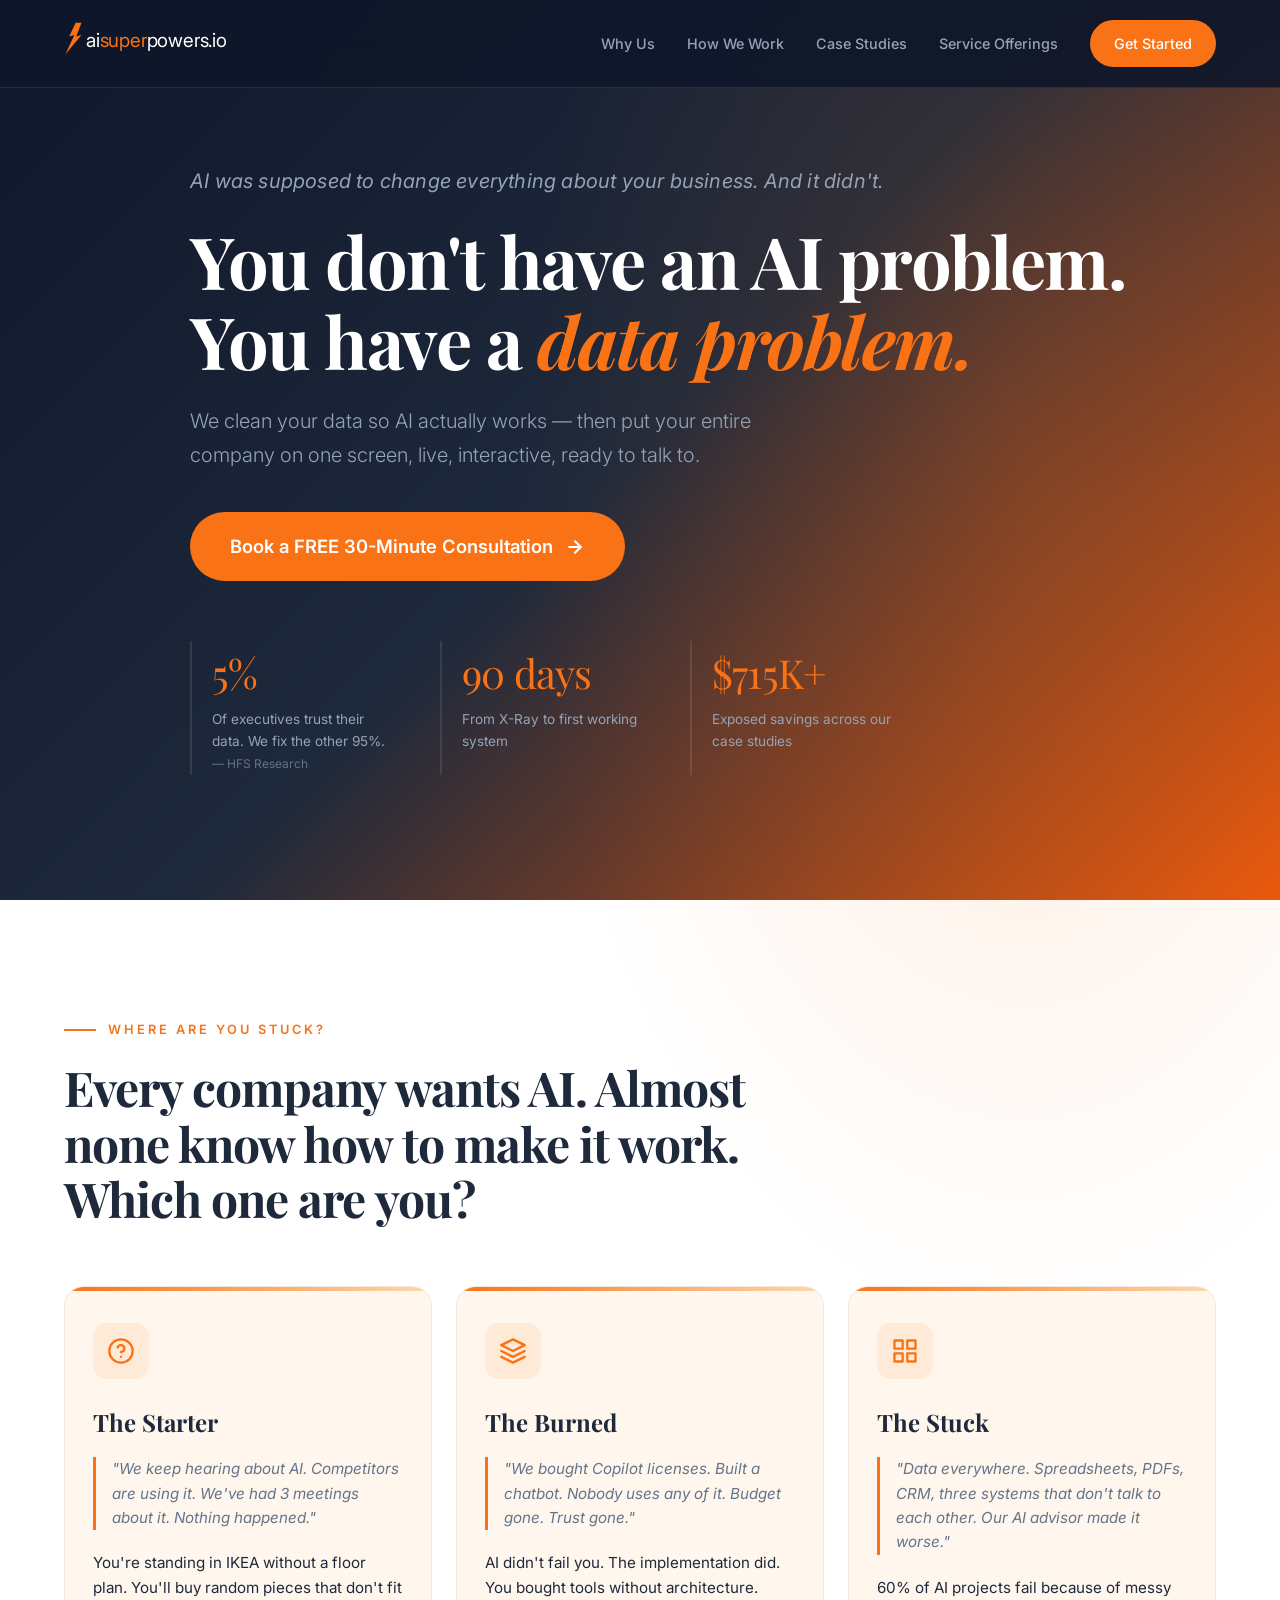
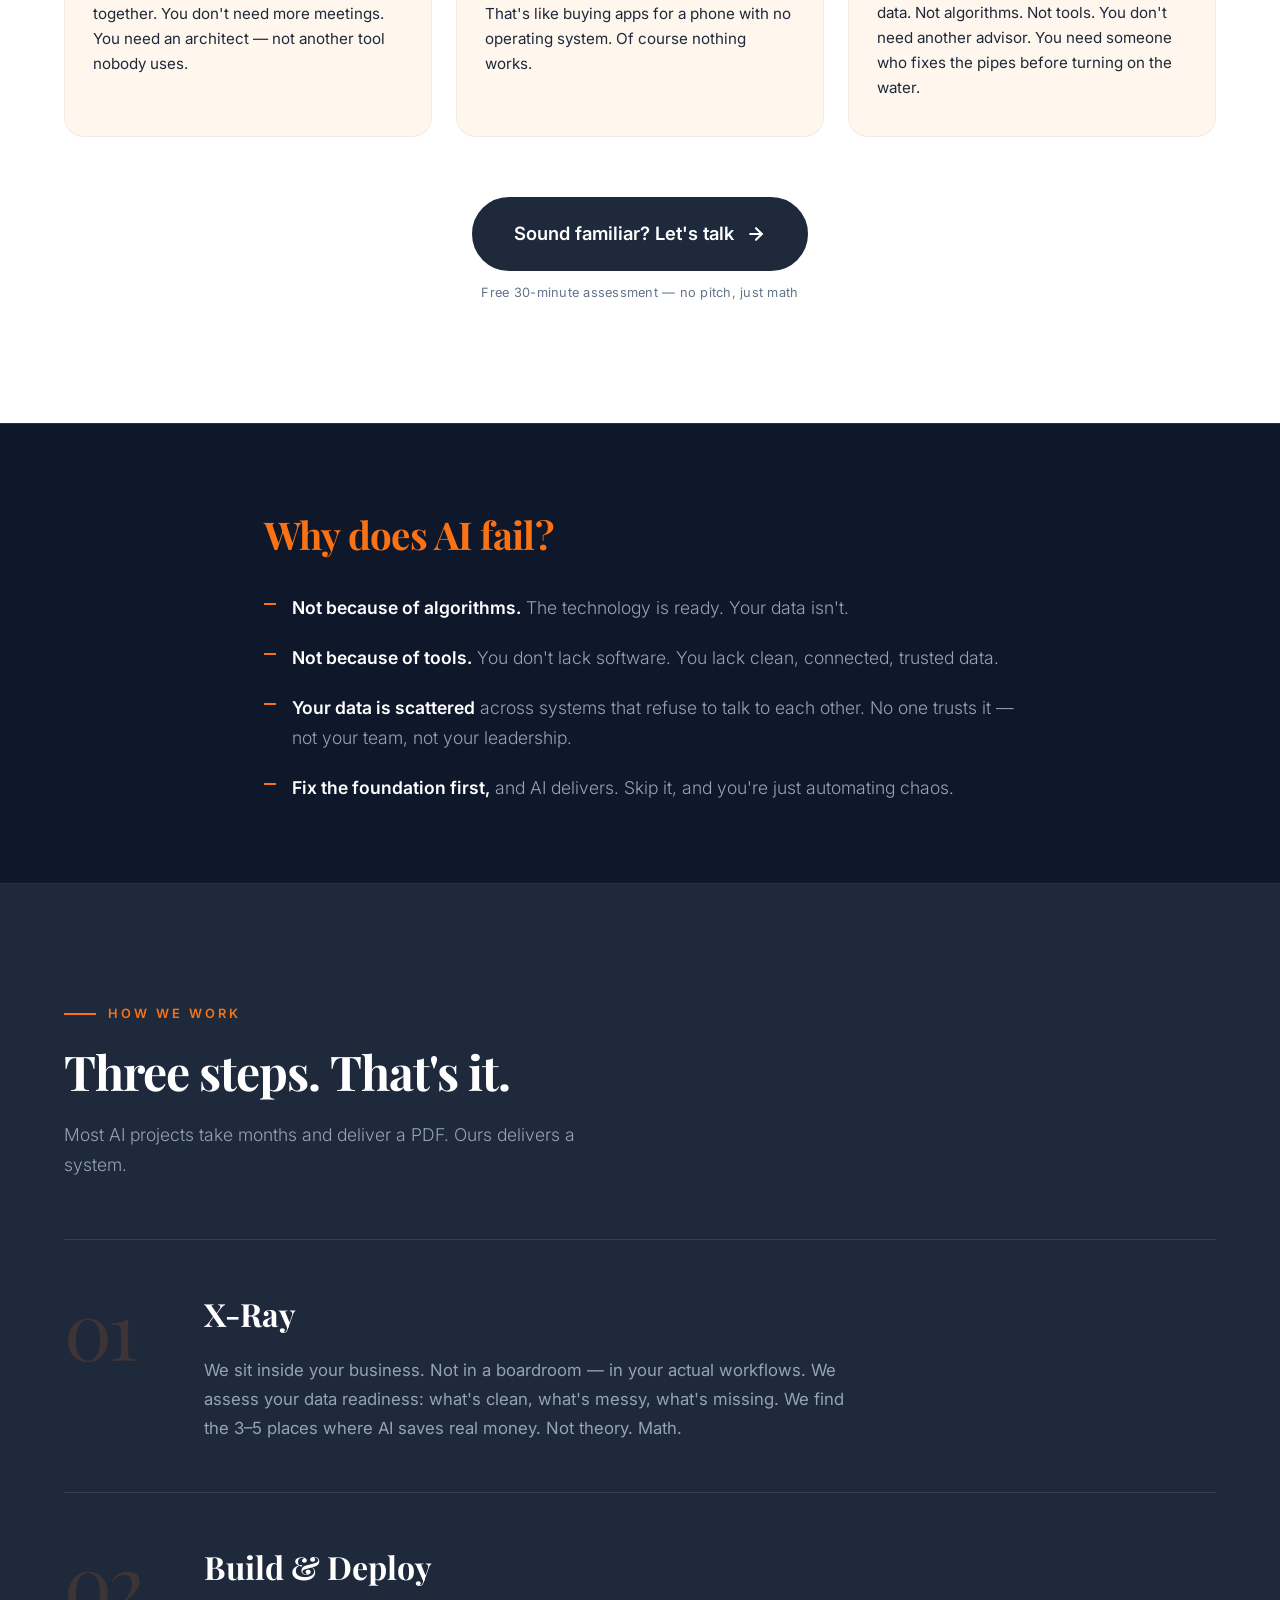
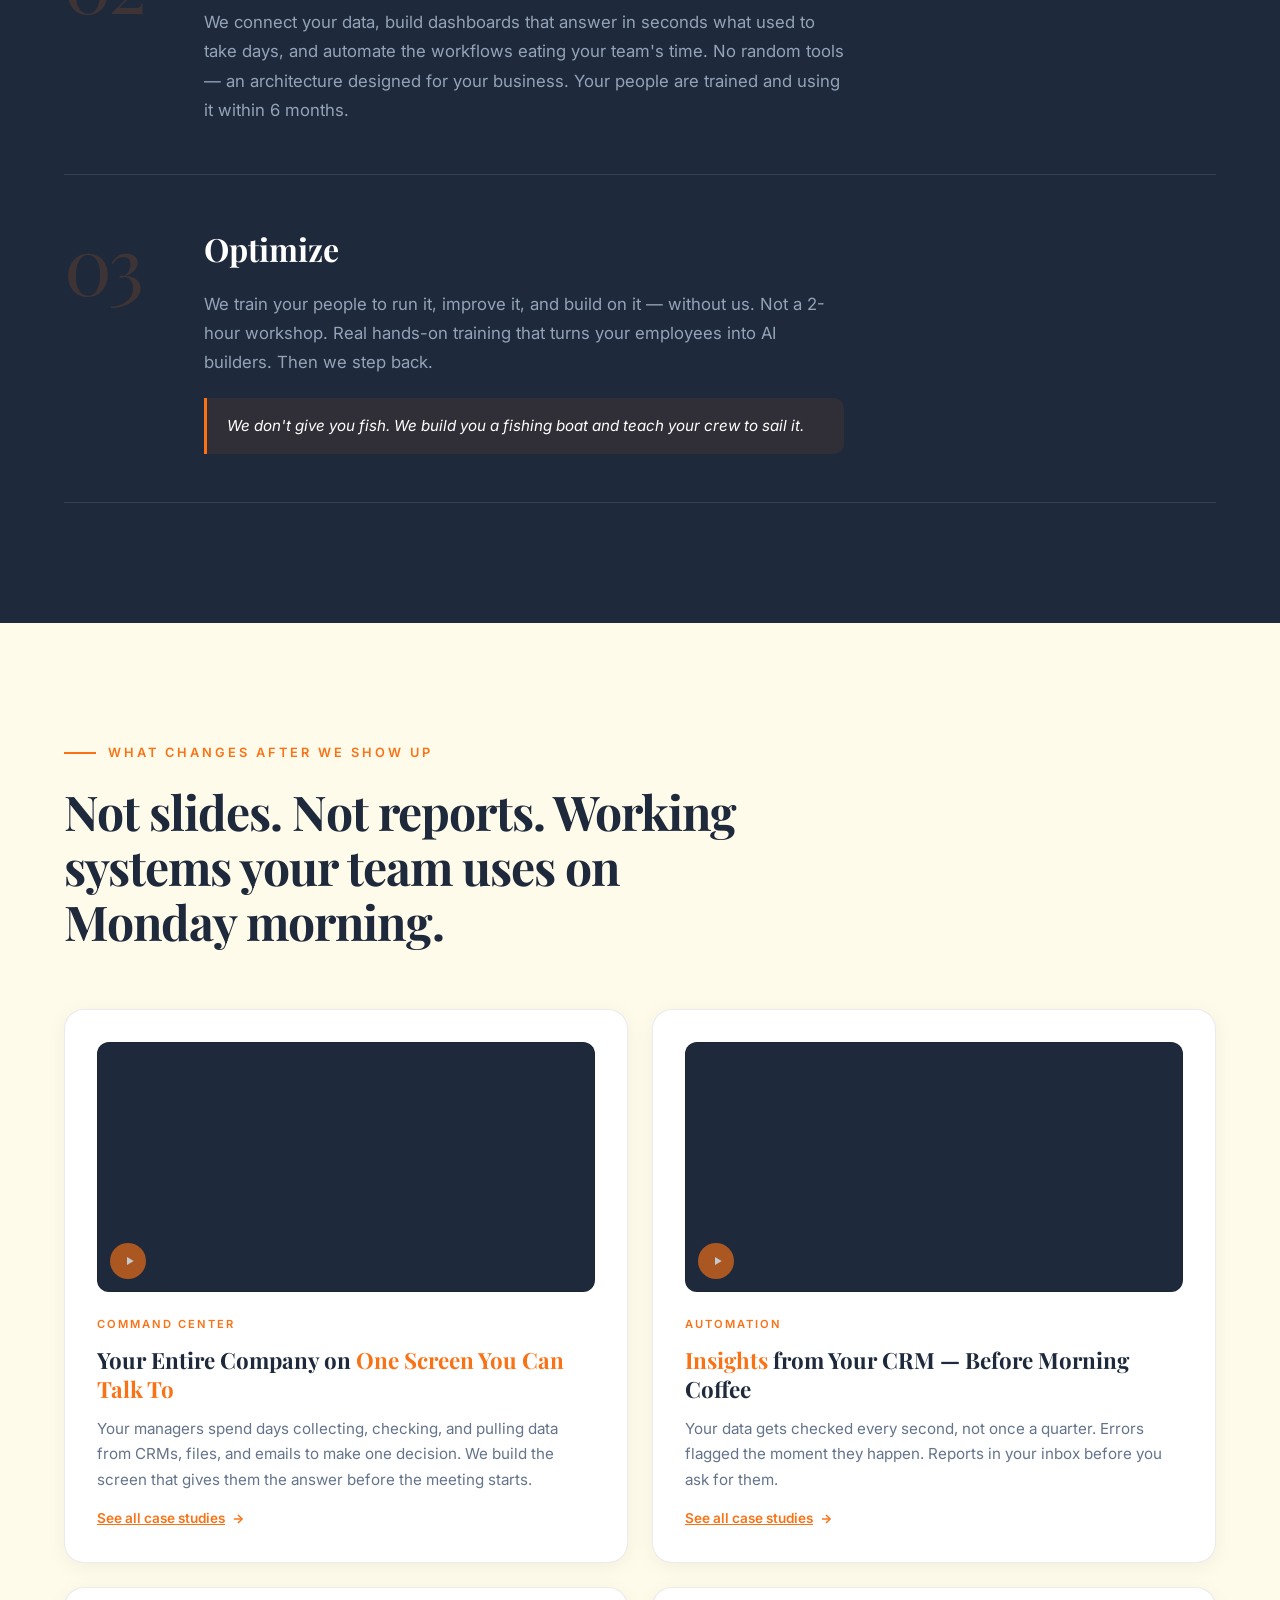
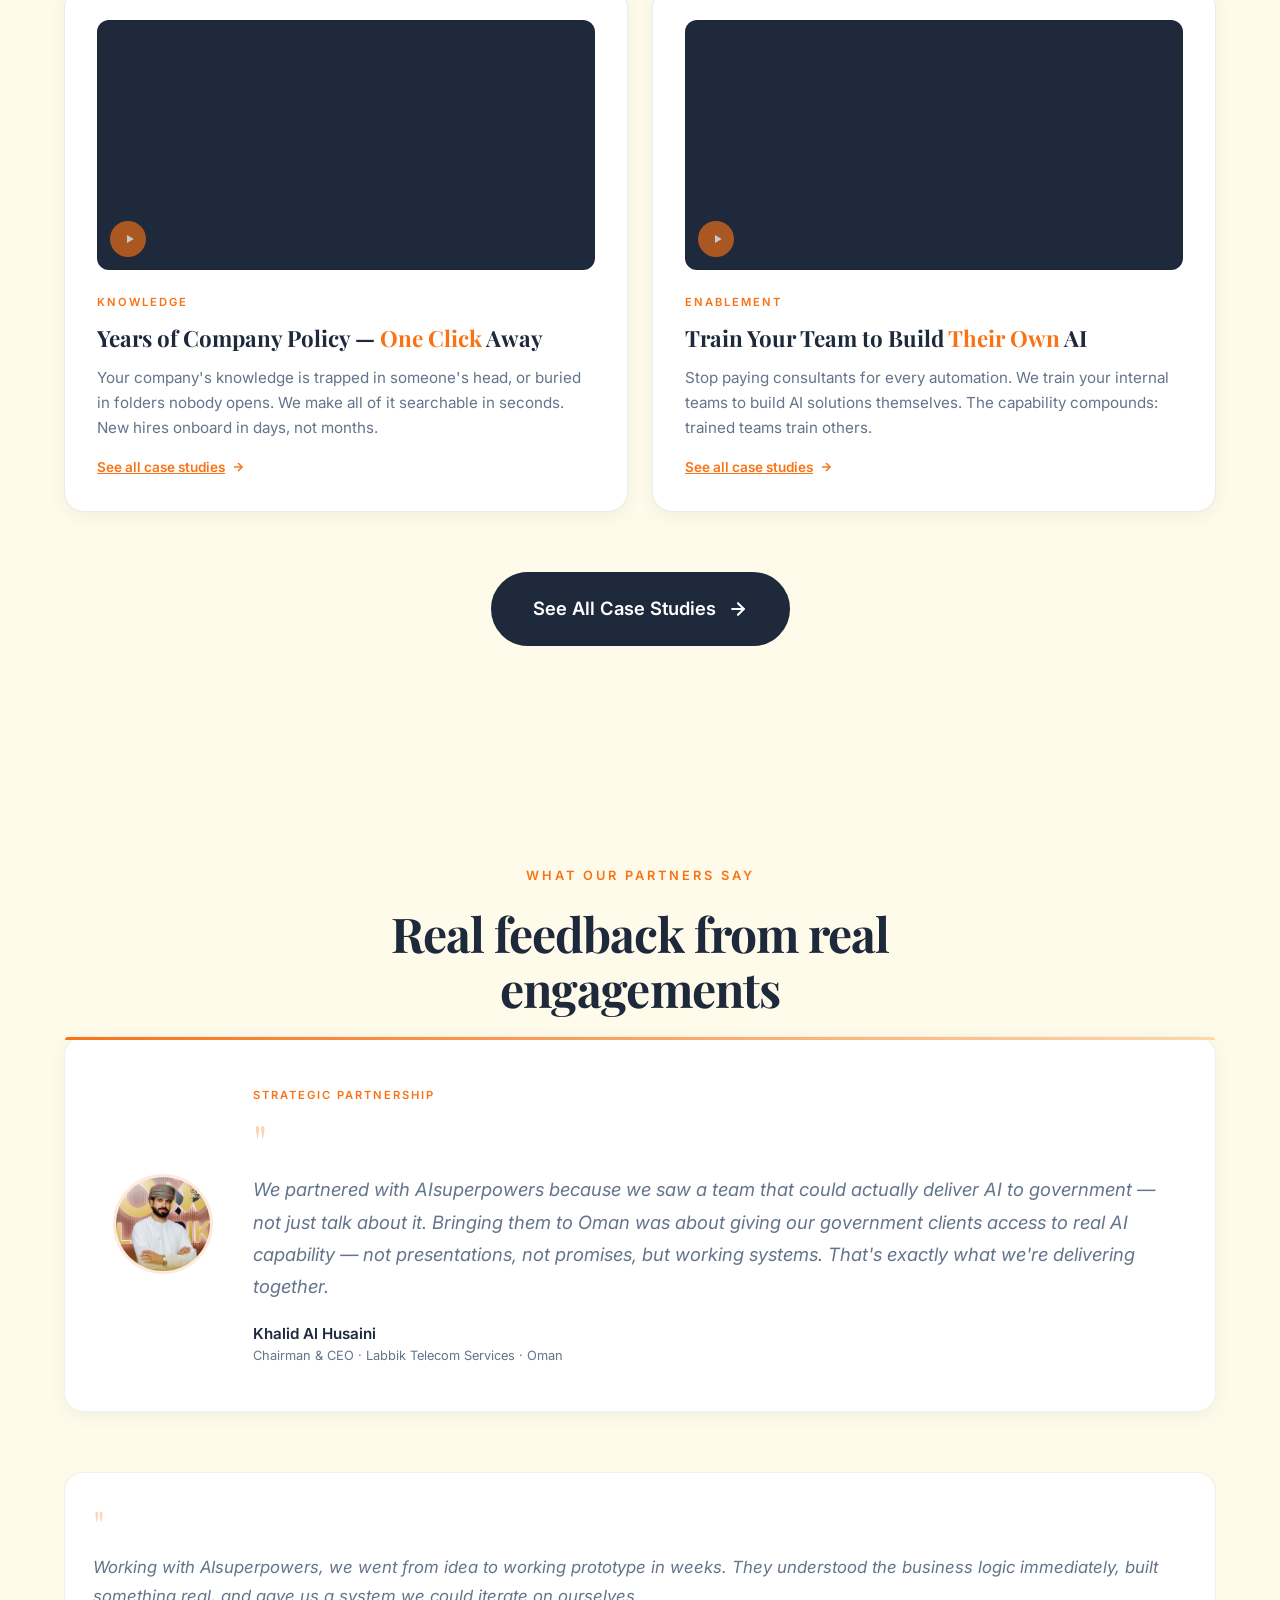
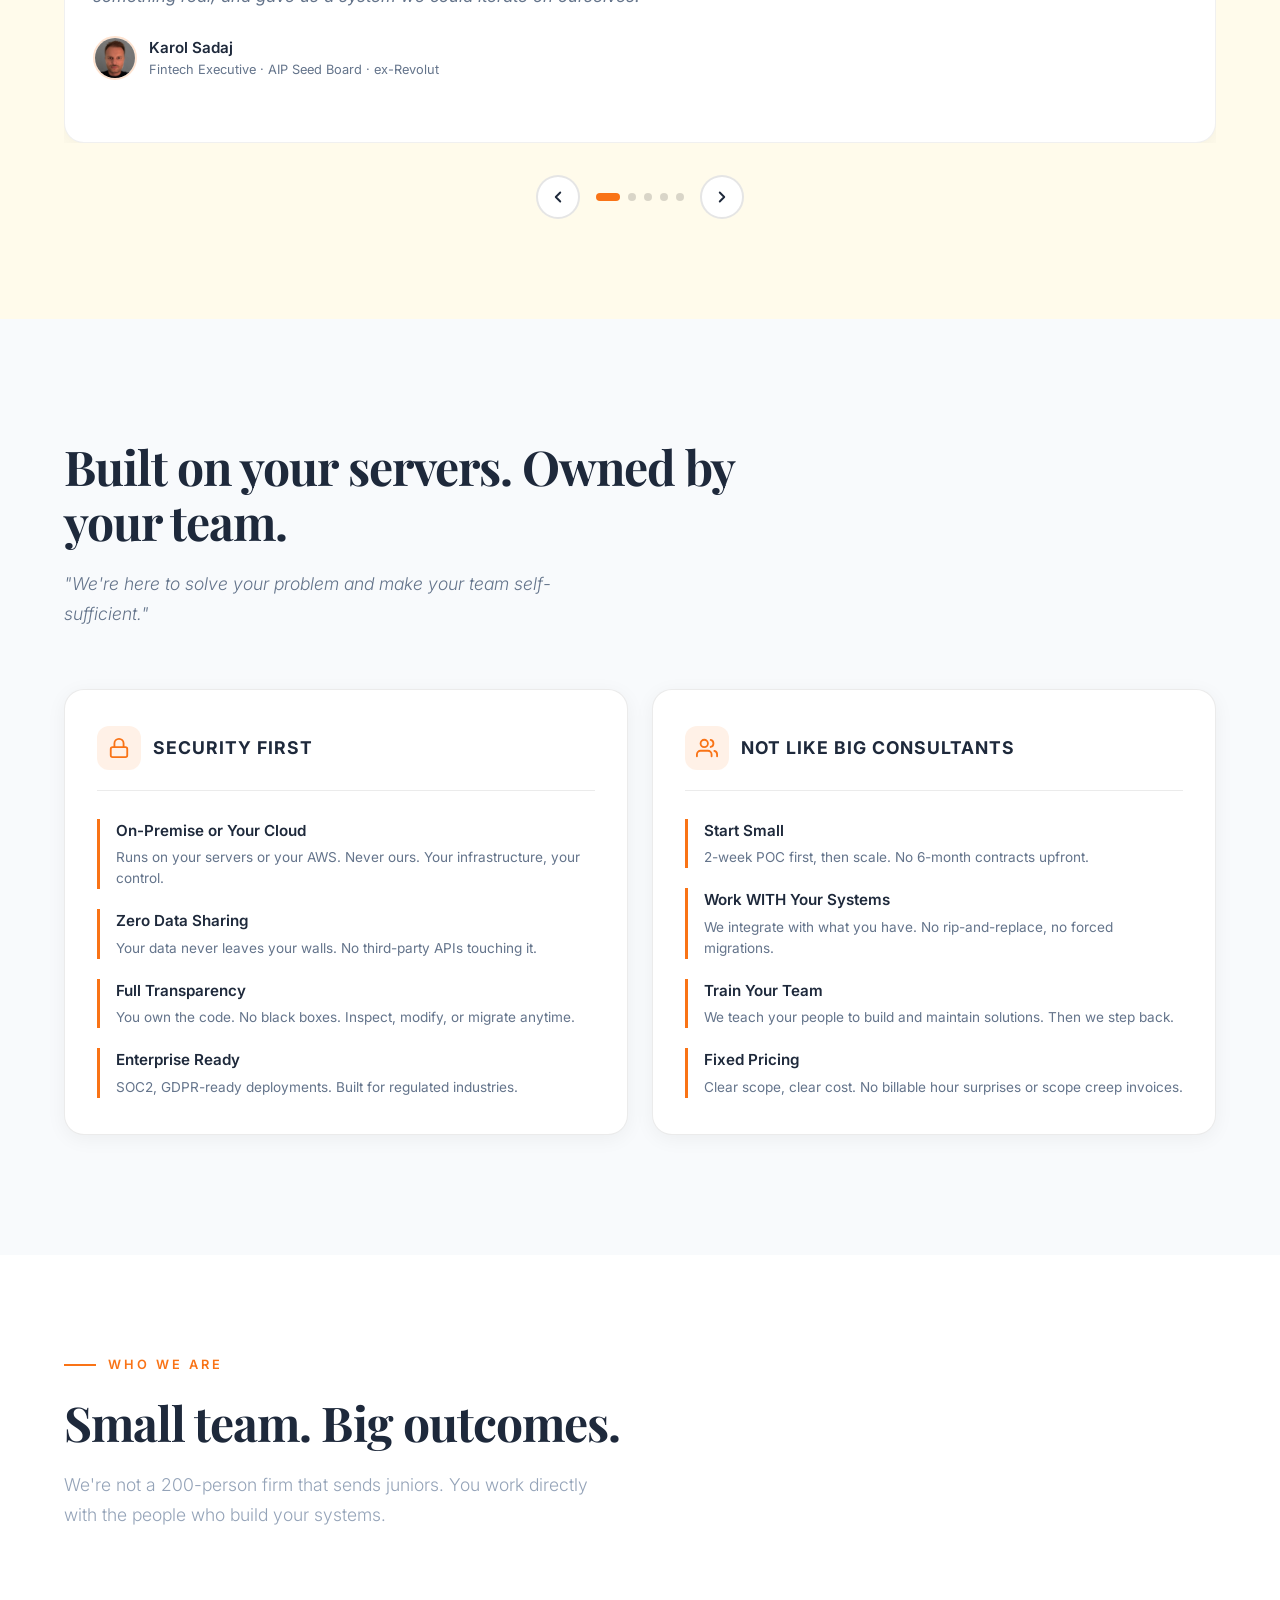
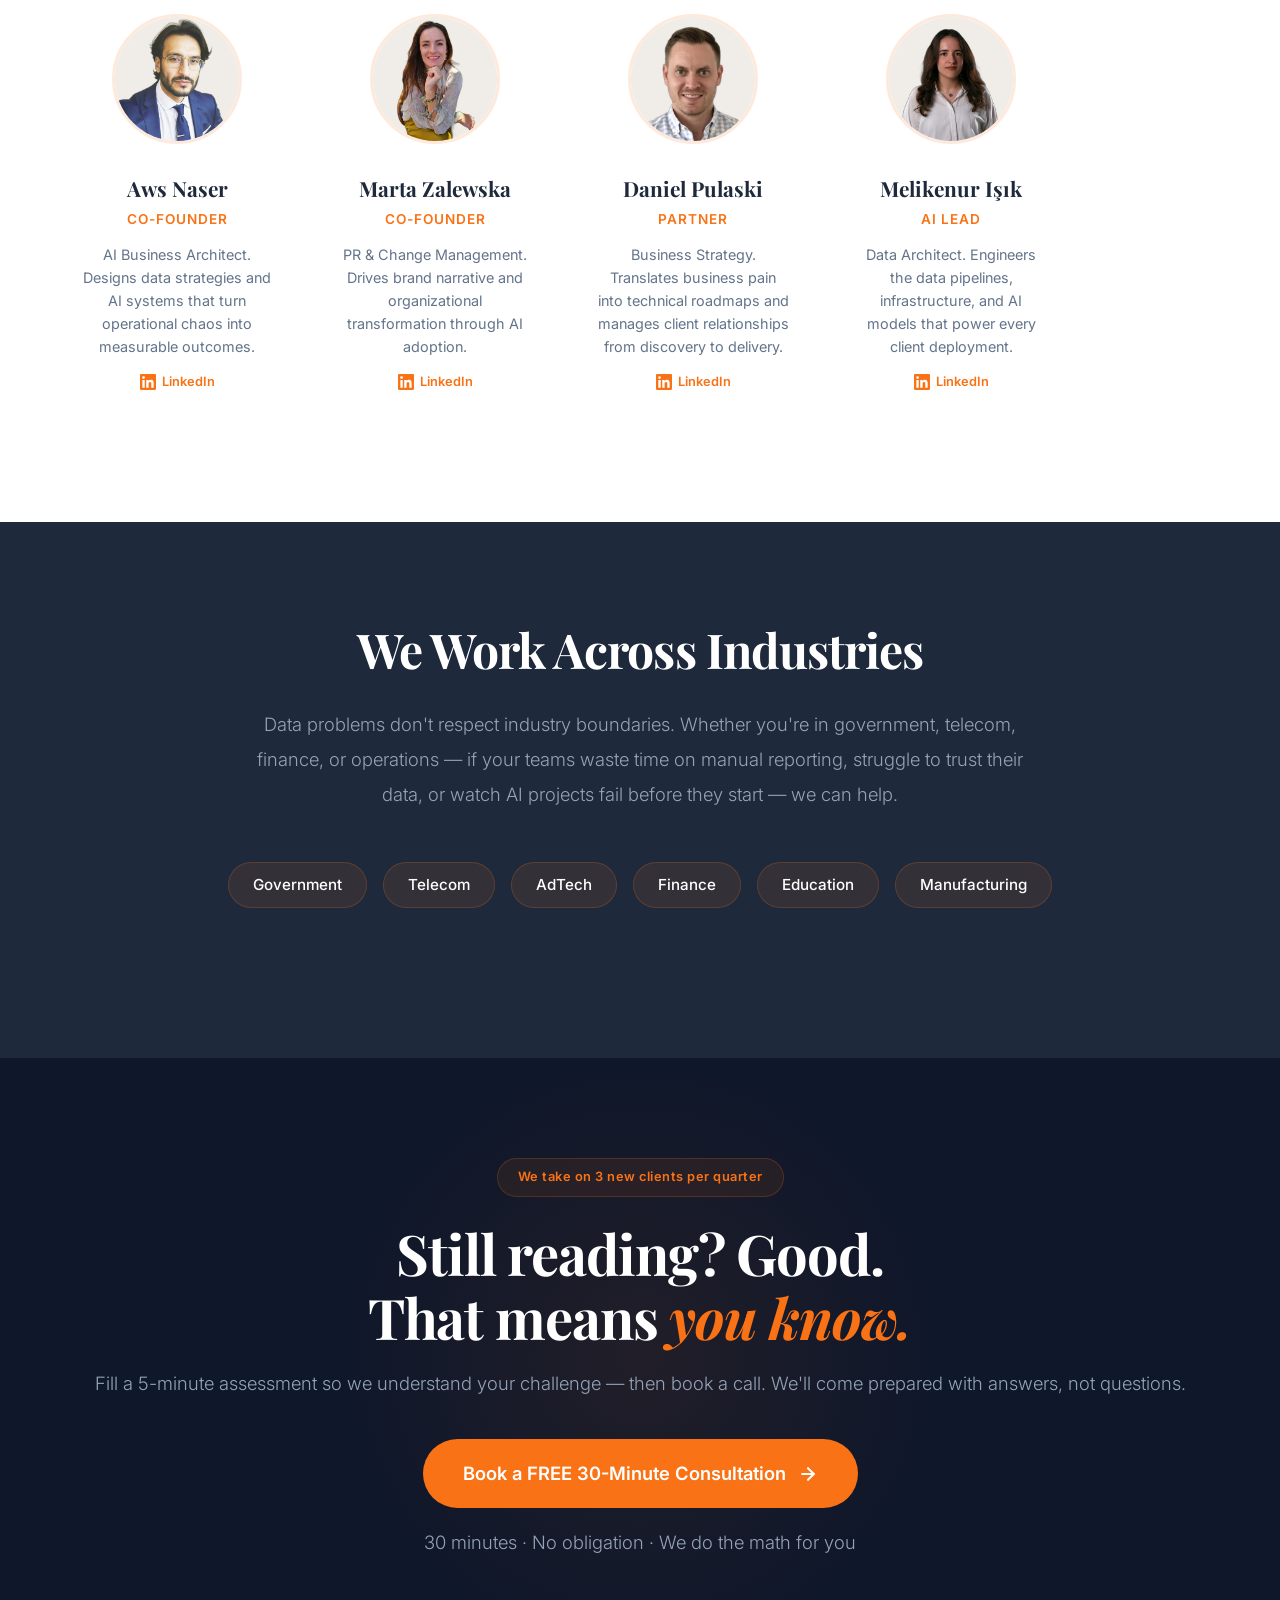
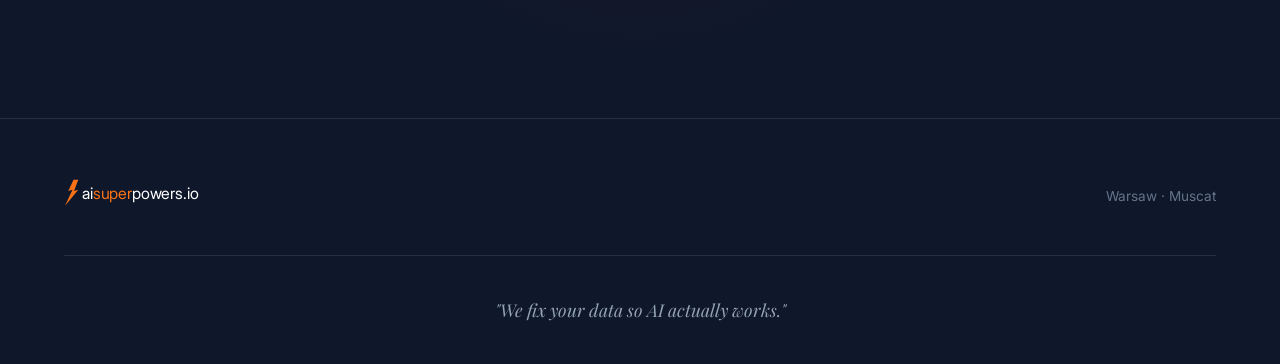
==== commit 69c040f9: "GitHub migration snapshot 2026-06-10" ====
--- a/index.html
+++ b/index.html
@@ -3,14 +3,110 @@
 <head>
     <meta charset="UTF-8">
     <meta name="viewport" content="width=device-width, initial-scale=1.0">
-    <title>AI Superpowers | The Only AI Firm You'll Need</title>
+    <title>AI Superpowers | We Fix Your Data So AI Actually Works</title>
     <link rel="icon" type="image/svg+xml" href="data:image/svg+xml,<svg xmlns='http://www.w3.org/2000/svg' viewBox='0 0 32 32'><path d='M 18 2 L 8 15 L 15 14 L 6 30 L 26 13 L 18 14 L 26 2 Z' fill='%23F97316'/></svg>">
     <link href="https://fonts.googleapis.com/css2?family=Playfair+Display:wght@600;700&family=Inter:wght@300;400;500;600;700&display=swap" rel="stylesheet">
-    <link rel="stylesheet" href="styles.css">
     <style>
+        * {
+            margin: 0;
+            padding: 0;
+            box-sizing: border-box;
+        }
+
+        :root {
+            --orange: #F97316;
+            --deep-orange: #EA580C;
+            --burnt-orange: #C2410C;
+            --peach: #FED7AA;
+            --light-peach: #FFF7ED;
+            --cream: #FFFBEB;
+            --navy: #1E293B;
+            --dark-navy: #0F172A;
+            --gray: #64748B;
+            --gray-light: #94A3B8;
+            --light-gray: #F8FAFC;
+            --white: #FFFFFF;
+            --card-bg: #1a1f2e;
+            --border: rgba(255,255,255,0.1);
+        }
+
+        html { scroll-behavior: smooth; }
+
         body {
+            font-family: 'Inter', sans-serif;
             background: var(--dark-navy);
             color: var(--white);
+            line-height: 1.6;
+            overflow-x: hidden;
+        }
+
+        h1, h2, h3 {
+            font-family: 'Playfair Display', serif;
+        }
+
+        .container {
+            max-width: 1200px;
+            margin: 0 auto;
+            padding: 0 24px;
+        }
+
+        /* Navigation */
+        nav {
+            position: fixed;
+            top: 0;
+            width: 100%;
+            z-index: 1000;
+            padding: 20px 0;
+            background: rgba(15, 23, 42, 0.9);
+            backdrop-filter: blur(20px);
+            border-bottom: 1px solid var(--border);
+        }
+
+        nav .container {
+            display: flex;
+            justify-content: space-between;
+            align-items: center;
+        }
+
+        .logo {
+            font-family: 'Playfair Display', serif;
+            font-size: 1.5rem;
+            color: var(--white);
+            text-decoration: none;
+        }
+
+        .logo span {
+            color: var(--orange);
+        }
+
+        .nav-links {
+            display: flex;
+            gap: 32px;
+            align-items: center;
+        }
+
+        .nav-links a {
+            color: var(--gray-light);
+            text-decoration: none;
+            font-size: 0.9rem;
+            font-weight: 500;
+            transition: color 0.3s;
+        }
+
+        .nav-links a:hover {
+            color: var(--white);
+        }
+
+        .nav-cta {
+            background: var(--orange) !important;
+            color: var(--white) !important;
+            padding: 12px 24px;
+            border-radius: 100px;
+            font-weight: 600;
+        }
+
+        .nav-cta:hover {
+            background: var(--deep-orange) !important;
         }
 
         /* Hero Section */
@@ -24,10 +120,6 @@
             background: linear-gradient(135deg, var(--dark-navy) 0%, var(--navy) 50%, var(--deep-orange) 100%);
         }
 
-        .hero {
-            overflow: hidden;
-        }
-
         .hero::before {
             content: '';
             position: absolute;
@@ -55,10 +147,6 @@
             letter-spacing: -0.02em;
         }
 
-        .hero-nowrap {
-            white-space: nowrap;
-        }
-
         .hero h1 em {
             color: var(--orange);
             font-style: italic;
@@ -66,7 +154,7 @@
 
         .hero-sub {
             font-size: 1.25rem;
-            color: var(--white);
+            color: var(--gray-light);
             max-width: 650px;
             line-height: 1.7;
             margin-bottom: 40px;
@@ -241,132 +329,216 @@
             margin-right: auto;
         }
 
-        /* Problem Section */
-        .problem {
+        /* Mirror Section (Personas) */
+        .mirror {
+            background: var(--white);
+            color: var(--navy);
+        }
+
+        .mirror .section-title {
+            color: var(--navy);
+        }
+
+        .persona-cards {
+            display: grid;
+            grid-template-columns: repeat(3, 1fr);
+            gap: 24px;
+            margin-top: 60px;
+        }
+
+        .persona-card {
             background: var(--light-peach);
+            border: 1px solid rgba(0,0,0,0.05);
+            border-radius: 20px;
+            padding: 36px 28px;
+            transition: all 0.4s;
+            position: relative;
+            overflow: hidden;
+        }
+
+        .persona-card::before {
+            content: '';
+            position: absolute;
+            top: 0;
+            left: 0;
+            right: 0;
+            height: 4px;
+            background: linear-gradient(90deg, var(--orange), var(--peach));
+        }
+
+        .persona-card:hover {
+            border-color: var(--orange);
+            transform: translateY(-6px);
+            box-shadow: 0 15px 40px rgba(249,115,22,0.15);
+        }
+
+        .persona-icon {
+            width: 56px;
+            height: 56px;
+            background: rgba(249,115,22,0.1);
+            border-radius: 14px;
+            display: flex;
+            align-items: center;
+            justify-content: center;
+            margin-bottom: 24px;
+        }
+
+        .persona-icon svg {
+            width: 28px;
+            height: 28px;
+            color: var(--orange);
+        }
+
+        .persona-title {
+            font-family: 'Playfair Display', serif;
+            font-size: 1.5rem;
+            margin-bottom: 16px;
             color: var(--navy);
         }
 
-        .problem .section-label {
+        .persona-pain {
+            color: var(--gray);
+            font-size: 0.95rem;
+            font-style: italic;
+            line-height: 1.6;
+            margin-bottom: 20px;
+            padding-left: 16px;
+            border-left: 3px solid var(--orange);
+        }
+
+        .persona-answer {
+            color: var(--navy);
+            font-size: 0.95rem;
+            line-height: 1.65;
+            font-weight: 400;
+        }
+
+        /* Mid-section CTA */
+        .mid-cta {
+            text-align: center;
+            padding: 60px 0 0;
+        }
+
+        /* Bridge Section - V5: Bullet points instead of dense paragraph */
+        .bridge {
+            background: var(--dark-navy);
+            border-top: 1px solid var(--border);
+            border-bottom: 1px solid var(--border);
+            padding: 80px 0;
+        }
+
+        .bridge .container {
+            max-width: 800px;
+        }
+
+        .bridge h2 {
+            font-size: clamp(1.75rem, 3vw, 2.5rem);
             color: var(--orange);
-        }
-
-        .problem .section-title {
-            color: var(--navy);
-        }
-
-        .problem-grid {
-            display: grid;
-            grid-template-columns: 1fr 1fr;
-            gap: 80px;
-            align-items: start;
-            margin-top: 60px;
-        }
-
-        .problem-text {
+            margin-bottom: 28px;
+            letter-spacing: -0.02em;
+        }
+
+        .bridge-points {
+            list-style: none;
+            padding: 0;
+            display: flex;
+            flex-direction: column;
+            gap: 20px;
+        }
+
+        .bridge-points li {
             font-size: 1.1rem;
-            color: var(--gray);
-            line-height: 1.8;
+            color: var(--gray-light);
+            line-height: 1.7;
             font-weight: 300;
-            margin-bottom: 32px;
-        }
-
-        .problem-conclusion {
-            font-size: 1.1rem;
-            color: var(--navy);
-            font-style: italic;
-            font-weight: 400;
-            line-height: 1.6;
-            padding: 28px;
-            border-left: 3px solid var(--orange);
-            background: var(--white);
-            border-radius: 0 10px 10px 0;
+            padding-left: 28px;
+            position: relative;
+        }
+
+        .bridge-points li::before {
+            content: '';
+            position: absolute;
+            left: 0;
+            top: 10px;
+            width: 12px;
+            height: 2px;
+            background: var(--orange);
+        }
+
+        .bridge-points li strong {
+            color: var(--white);
+            font-weight: 600;
         }
 
         /* Method Section */
         .method {
-            background: var(--white);
-            color: var(--navy);
-        }
-
-        .method .section-label {
-            color: var(--orange);
-        }
-
-        .method .section-title {
-            color: var(--navy);
-        }
-
-        .method-header {
+            background: var(--navy);
+        }
+
+        .steps {
+            margin-top: 60px;
+        }
+
+        .step {
             display: grid;
-            grid-template-columns: 1fr 1fr;
-            gap: 80px;
-            margin-bottom: 60px;
-            align-items: end;
-        }
-
-        .method-tagline {
-            font-size: 1rem;
-            color: var(--gray);
-            font-style: italic;
-            font-weight: 300;
-            align-self: end;
-            padding-bottom: 4px;
-        }
-
-        .steps-grid {
-            display: grid;
-            grid-template-columns: repeat(3, 1fr);
-            gap: 2px;
-            background: rgba(0,0,0,0.08);
-            border: 1px solid rgba(0,0,0,0.08);
-            border-radius: 12px;
-            overflow: hidden;
-        }
-
-        .step-card {
-            background: var(--white);
-            padding: 48px 36px;
-            transition: background 0.3s;
-        }
-
-        .step-card:hover {
-            background: var(--light-gray);
+            grid-template-columns: 100px 1fr;
+            gap: 40px;
+            padding: 48px 0;
+            border-top: 1px solid var(--border);
+        }
+
+        .step:last-child {
+            border-bottom: 1px solid var(--border);
         }
 
         .step-number {
             font-family: 'Playfair Display', serif;
-            font-size: 4rem;
-            color: rgba(249,115,22,0.35);
+            font-size: 5rem;
+            color: rgba(249,115,22,0.15);
             line-height: 1;
-            margin-bottom: 24px;
-        }
-
-        .step-title {
+            letter-spacing: -0.05em;
+        }
+
+        .step-content {
+            max-width: 640px;
+        }
+
+        .step-header {
+            display: flex;
+            align-items: baseline;
+            gap: 16px;
+            margin-bottom: 16px;
+        }
+
+        .step-name {
             font-family: 'Playfair Display', serif;
-            font-size: 1.4rem;
-            font-weight: 700;
-            color: var(--navy);
-            margin-bottom: 16px;
-        }
-
-        .step-body {
+            font-size: 2rem;
+        }
+
+        .step-time {
+            font-size: 0.8rem;
+            color: var(--orange);
+            font-weight: 600;
+            text-transform: uppercase;
+            letter-spacing: 2px;
+        }
+
+        .step-desc {
+            color: var(--gray-light);
+            font-size: 1.05rem;
+            line-height: 1.75;
+        }
+
+        .step-highlight {
+            background: rgba(249,115,22,0.08);
+            border-left: 3px solid var(--orange);
+            padding: 16px 20px;
+            border-radius: 0 10px 10px 0;
+            margin-top: 20px;
+            color: var(--white);
             font-size: 0.95rem;
-            color: var(--gray);
-            line-height: 1.7;
-        }
-
-        .step-tag {
-            display: inline-block;
-            margin-top: 24px;
-            font-size: 0.7rem;
-            font-weight: 600;
-            letter-spacing: 2px;
-            text-transform: uppercase;
-            color: var(--orange);
-            border-top: 1px solid rgba(0,0,0,0.08);
-            padding-top: 16px;
-            width: 100%;
+            line-height: 1.6;
+            font-style: italic;
         }
 
         /* Solutions Section */
@@ -613,95 +785,91 @@
             margin-top: 60px;
         }
 
-        /* Data Sovereignty Section */
-        .ownership {
-            background: var(--light-peach);
+        /* Trust Section */
+        .trust {
+            background: var(--light-gray);
             color: var(--navy);
         }
 
-        .ownership .section-title {
+        .trust .section-title {
             color: var(--navy);
-            text-align: center;
-            margin-left: auto;
-            margin-right: auto;
-            font-size: clamp(1.5rem, 3vw, 2.75rem);
-        }
-
-        .ownership .section-label {
-            justify-content: center;
-        }
-
-        .ownership .section-label::before {
-            display: none;
-        }
-
-        .own-desc {
-            text-align: center;
-            max-width: 640px;
-            margin: 0 auto 60px;
-            font-size: 1.05rem;
+        }
+
+        .trust .section-subtitle {
             color: var(--gray);
-            line-height: 1.75;
-            font-weight: 300;
-        }
-
-        .own-cards {
+        }
+
+        .trust-grid {
             display: grid;
-            grid-template-columns: repeat(4, 1fr);
+            grid-template-columns: repeat(2, 1fr);
             gap: 24px;
-        }
-
-        .own-card {
+            margin-top: 60px;
+        }
+
+        .trust-card {
             background: var(--white);
-            border: 1px solid rgba(0,0,0,0.06);
-            border-radius: 16px;
-            padding: 32px 24px;
-            text-align: center;
-            transition: all 0.3s;
-            box-shadow: 0 4px 16px rgba(0,0,0,0.04);
-        }
-
-        .own-card:hover {
-            transform: translateY(-4px);
-            box-shadow: 0 12px 32px rgba(249,115,22,0.12);
-            border-color: var(--orange);
-        }
-
-        .own-card-icon {
-            width: 56px;
-            height: 56px;
+            border: 1px solid rgba(0,0,0,0.08);
+            border-radius: 20px;
+            padding: 36px 32px;
+            box-shadow: 0 4px 20px rgba(0,0,0,0.05);
+        }
+
+        .trust-card-header {
+            display: flex;
+            align-items: center;
+            gap: 12px;
+            margin-bottom: 28px;
+            padding-bottom: 20px;
+            border-bottom: 1px solid rgba(0,0,0,0.08);
+        }
+
+        .trust-card-icon {
+            width: 44px;
+            height: 44px;
             background: rgba(249,115,22,0.1);
-            border-radius: 14px;
+            border-radius: 12px;
             display: flex;
             align-items: center;
             justify-content: center;
-            margin: 0 auto 20px;
-        }
-
-        .own-card-icon svg {
-            width: 28px;
-            height: 28px;
+        }
+
+        .trust-card-icon svg {
+            width: 22px;
+            height: 22px;
             color: var(--orange);
         }
 
-        .own-card strong {
-            font-family: 'Playfair Display', serif;
+        .trust-card-title {
+            font-family: 'Inter', sans-serif;
+            font-size: 1.1rem;
             font-weight: 700;
-            font-size: 1.1rem;
+            text-transform: uppercase;
+            letter-spacing: 1px;
             color: var(--navy);
-            display: block;
-            margin-bottom: 8px;
-        }
-
-        .own-card span {
-            font-size: 0.9rem;
+        }
+
+        .trust-items {
+            display: flex;
+            flex-direction: column;
+            gap: 20px;
+        }
+
+        .trust-item {
+            border-left: 3px solid var(--orange);
+            padding-left: 16px;
+        }
+
+        .trust-item-name {
+            font-weight: 600;
+            font-size: 0.95rem;
+            margin-bottom: 4px;
+            color: var(--navy);
+        }
+
+        .trust-item-desc {
+            font-size: 0.85rem;
             color: var(--gray);
-            line-height: 1.6;
-        }
-
-        .own-cta {
-            text-align: center;
-            margin-top: 48px;
+            line-height: 1.55;
         }
 
         /* V5: Team Section */
@@ -793,94 +961,207 @@
             gap: 10px;
         }
 
-        /* TEMPORARY: hide team photos + LinkedIn until reveal. Delete this block to restore. */
-        .team-photo,
-        .team-linkedin {
-            display: none !important;
-        }
-        .team-card {
-            pointer-events: none;
-            cursor: default;
-        }
-        /* Marta's card stays clickable: links to AI Communications page */
-        .team-card-marta {
-            pointer-events: auto !important;
-            cursor: pointer !important;
-        }
-        /* END TEMPORARY */
-
-        .team-cta {
-            display: inline-flex;
-            align-items: center;
-            gap: 6px;
-            margin-top: 14px;
-            font-size: 0.85rem;
-            font-weight: 700;
+        /* Industries Section - V5: Properly centered */
+        .industries {
+            background: var(--navy);
+            text-align: center;
+            padding: 100px 0;
+        }
+
+        .industries .section-title {
+            color: var(--white);
+            margin-left: auto;
+            margin-right: auto;
+            margin-bottom: 30px;
+            text-align: center;
+            max-width: none;
+        }
+
+        .industries-text {
+            font-size: 1.15rem;
+            color: var(--gray-light);
+            line-height: 1.9;
+            max-width: 800px;
+            margin: 0 auto 50px;
+            font-weight: 300;
+        }
+
+        .industries-list {
+            display: flex;
+            justify-content: center;
+            gap: 16px;
+            flex-wrap: wrap;
+            margin-bottom: 50px;
+        }
+
+        .industry-tag {
+            background: rgba(249,115,22,0.1);
+            border: 1px solid rgba(249,115,22,0.2);
+            color: var(--white);
+            padding: 10px 24px;
+            border-radius: 100px;
+            font-size: 0.95rem;
+            font-weight: 500;
+            transition: all 0.3s;
+        }
+
+        .industry-tag:hover {
+            background: rgba(249,115,22,0.2);
+            border-color: var(--orange);
             color: var(--orange);
-            transition: gap 0.3s;
-        }
-        .team-card:hover .team-cta {
-            gap: 10px;
-        }
-
-        /* Testimonials Section - 3 boxes visible, horizontal scroll, warm theme */
+        }
+
+        /* V5: Testimonials Section */
         .testimonials {
             background: var(--cream);
             color: var(--navy);
             padding: 100px 0;
-            overflow: visible;
         }
 
         .testimonials .section-title {
             color: var(--navy);
         }
 
-        .testimonials .container {
-            overflow: visible;
-        }
-
-        .testimonials-scroll {
-            overflow-x: auto;
-            overflow-y: hidden;
-            -webkit-overflow-scrolling: touch;
-            margin-top: 60px;
-            padding-bottom: 16px;
-        }
-
-        .testimonials-scroll::-webkit-scrollbar {
-            height: 6px;
-        }
-
-        .testimonials-scroll::-webkit-scrollbar-track {
-            background: rgba(0,0,0,0.05);
-            border-radius: 3px;
-        }
-
-        .testimonials-scroll::-webkit-scrollbar-thumb {
-            background: var(--orange);
-            border-radius: 3px;
-        }
-
         .testimonials-grid {
             display: flex;
-            gap: 24px;
-            width: max-content;
+            margin-top: 60px;
+            overflow: hidden;
+            position: relative;
+        }
+
+        .testimonials-grid .testimonial-card {
+            min-width: 100%;
+            max-width: 100%;
+            flex-shrink: 0;
+            transition: transform 0.5s ease;
+        }
+
+        /* Carousel navigation */
+        .testimonials-nav {
+            display: flex;
+            justify-content: center;
+            align-items: center;
+            gap: 16px;
+            margin-top: 32px;
+        }
+
+        .testimonials-nav-btn {
+            width: 44px;
+            height: 44px;
+            border-radius: 50%;
+            border: 2px solid rgba(0,0,0,0.1);
+            background: var(--white);
+            cursor: pointer;
+            display: flex;
+            align-items: center;
+            justify-content: center;
+            transition: all 0.3s;
+            color: var(--navy);
+        }
+
+        .testimonials-nav-btn:hover {
+            border-color: var(--orange);
+            color: var(--orange);
+        }
+
+        .testimonials-dots {
+            display: flex;
+            gap: 8px;
+        }
+
+        .testimonials-dot {
+            width: 8px;
+            height: 8px;
+            border-radius: 50%;
+            background: rgba(0,0,0,0.15);
+            transition: all 0.3s;
+            cursor: pointer;
+        }
+
+        .testimonials-dot.active {
+            background: var(--orange);
+            width: 24px;
+            border-radius: 4px;
         }
 
         .testimonial-card {
             background: var(--white);
             border: 1px solid rgba(0,0,0,0.06);
             border-radius: 20px;
-            padding: 36px 32px;
+            padding: 32px 28px;
             box-shadow: 0 4px 20px rgba(0,0,0,0.05);
+            position: relative;
+        }
+
+        .testimonial-quote {
+            font-size: 2.5rem;
+            color: var(--orange);
+            opacity: 0.3;
+            font-family: 'Playfair Display', serif;
+            line-height: 1;
+            margin-bottom: 8px;
+        }
+
+        .testimonial-text {
+            font-size: 1.05rem;
+            color: var(--gray);
+            line-height: 1.75;
+            font-style: italic;
+            margin-bottom: 24px;
+        }
+
+        .testimonial-author {
             display: flex;
-            flex-direction: column;
-            width: 370px;
-            flex-shrink: 0;
+            align-items: center;
+            gap: 12px;
+        }
+
+        .testimonial-avatar {
+            width: 44px;
+            height: 44px;
+            border-radius: 50%;
+            display: flex;
+            align-items: center;
+            justify-content: center;
+            font-weight: 700;
+            font-size: 0.9rem;
+            color: var(--white);
+        }
+
+        .testimonial-photo {
+            width: 44px;
+            height: 44px;
+            border-radius: 50%;
+            object-fit: cover;
+            border: 2px solid rgba(249,115,22,0.2);
+        }
+
+        .testimonial-info-name {
+            font-weight: 600;
+            font-size: 0.95rem;
+            color: var(--navy);
+        }
+
+        .testimonial-info-role {
+            font-size: 0.8rem;
+            color: var(--gray);
+        }
+
+        /* Featured testimonial (full-width) */
+        .testimonial-featured {
+            background: var(--white);
+            border: 1px solid rgba(0,0,0,0.06);
+            border-radius: 20px;
+            padding: 44px 48px;
+            box-shadow: 0 4px 20px rgba(0,0,0,0.05);
             position: relative;
-        }
-
-        .testimonial-card::before {
+            display: flex;
+            gap: 40px;
+            align-items: center;
+            margin-bottom: 28px;
+        }
+
+        .testimonial-featured::before {
             content: '';
             position: absolute;
             top: 0;
@@ -891,72 +1172,47 @@
             border-radius: 20px 20px 0 0;
         }
 
-        .testimonial-quote {
-            font-size: 2.5rem;
+        .testimonial-featured .testimonial-photo-large {
+            width: 100px;
+            height: 100px;
+            border-radius: 50%;
+            object-fit: cover;
+            border: 3px solid rgba(249,115,22,0.15);
+            flex-shrink: 0;
+        }
+
+        .testimonial-featured .testimonial-quote {
+            font-size: 3rem;
             color: var(--orange);
             opacity: 0.3;
             font-family: 'Playfair Display', serif;
             line-height: 1;
-            margin-bottom: 12px;
-        }
-
-        .testimonial-text {
-            font-size: 1rem;
+            margin-bottom: 8px;
+        }
+
+        .testimonial-featured .testimonial-text {
+            font-size: 1.15rem;
             color: var(--gray);
             line-height: 1.75;
             font-style: italic;
-            flex: 1;
-            margin-bottom: 24px;
-        }
-
-        .testimonial-author {
-            display: flex;
-            align-items: center;
-            gap: 14px;
-            padding-top: 20px;
-            border-top: 1px solid rgba(0,0,0,0.08);
-            margin-top: auto;
-        }
-
-        .testimonial-photo {
-            width: 48px;
-            height: 48px;
-            border-radius: 50%;
-            object-fit: cover;
-            border: 2px solid rgba(249,115,22,0.2);
-            flex-shrink: 0;
-        }
-
-        .testimonial-avatar {
-            width: 48px;
-            height: 48px;
-            border-radius: 50%;
-            background: var(--navy);
-            display: flex;
-            align-items: center;
-            justify-content: center;
-            font-weight: 700;
-            font-size: 0.8rem;
-            color: var(--white);
-            flex-shrink: 0;
-        }
-
-        .testimonial-info-name {
+            margin-bottom: 20px;
+        }
+
+        .testimonial-featured-label {
+            display: inline-block;
+            font-size: 0.7rem;
+            text-transform: uppercase;
+            letter-spacing: 2px;
+            color: var(--orange);
             font-weight: 600;
-            font-size: 0.95rem;
-            color: var(--navy);
-        }
-
-        .testimonial-info-role {
-            font-size: 0.8rem;
-            color: var(--gray);
+            margin-bottom: 12px;
         }
 
         /* Final CTA - V5: Enhanced */
         .final-cta {
             background: var(--dark-navy);
             text-align: center;
-            padding: 100px 0 60px;
+            padding: 100px 0 120px;
             position: relative;
             overflow: hidden;
         }
@@ -1024,6 +1280,59 @@
             border-color: rgba(249,115,22,0.2);
         }
 
+        /* Footer */
+        footer {
+            background: var(--dark-navy);
+            border-top: 1px solid var(--border);
+            padding: 60px 0 40px;
+        }
+
+        .footer-bottom {
+            display: flex;
+            justify-content: space-between;
+            align-items: center;
+            flex-wrap: wrap;
+            gap: 20px;
+        }
+
+        .footer-logo {
+            font-family: 'Playfair Display', serif;
+            font-size: 1.25rem;
+        }
+
+        .footer-logo span {
+            color: var(--orange);
+        }
+
+        .footer-contact {
+            font-size: 0.85rem;
+            color: var(--gray);
+        }
+
+        .footer-tagline {
+            width: 100%;
+            text-align: center;
+            margin-top: 40px;
+            padding-top: 40px;
+            border-top: 1px solid var(--border);
+            font-family: 'Playfair Display', serif;
+            font-size: 1.1rem;
+            font-style: italic;
+            color: var(--gray-light);
+        }
+
+        /* Animations */
+        .fade-in {
+            opacity: 0;
+            transform: translateY(30px);
+            transition: opacity 0.6s ease, transform 0.6s ease;
+        }
+
+        .fade-in.visible {
+            opacity: 1;
+            transform: translateY(0);
+        }
+
         /* Responsive — Tablet */
         @media (max-width: 1024px) {
             section {
@@ -1034,38 +1343,39 @@
                 gap: 20px;
             }
 
-            .problem-grid {
+            .persona-cards {
                 grid-template-columns: 1fr;
-                gap: 40px;
-            }
-
-            .method-header {
-                grid-template-columns: 1fr;
-                gap: 24px;
-            }
-
-            .steps-grid {
-                grid-template-columns: 1fr;
+                max-width: 500px;
             }
 
             .solutions-grid {
                 grid-template-columns: 1fr;
             }
 
-            .own-cards {
-                grid-template-columns: repeat(2, 1fr);
-            }
-
-            .own-desc {
-                font-size: 1rem;
-            }
-
-            .testimonial-card {
-                width: 300px;
+            .trust-grid {
+                grid-template-columns: 1fr;
+            }
+
+            .testimonials-grid {
+                grid-template-columns: 1fr;
+            }
+
+            .testimonial-photo {
+                width: 40px;
+                height: 40px;
             }
 
             .team-grid {
                 grid-template-columns: repeat(2, 1fr);
+            }
+
+            .step {
+                grid-template-columns: 1fr;
+                gap: 16px;
+            }
+
+            .step-number {
+                font-size: 3rem;
             }
 
             .hero {
@@ -1074,16 +1384,51 @@
             }
 
             .final-cta {
-                padding: 80px 0 60px;
+                padding: 80px 0 100px;
             }
         }
 
         /* Responsive — Mobile */
         @media (max-width: 768px) {
+            /* Nav: hide text links, keep CTA */
+            nav {
+                padding: 14px 0;
+            }
+
+            nav .nav-links a:not(.nav-cta) {
+                display: none;
+            }
+
+            .nav-cta {
+                padding: 10px 18px !important;
+                font-size: 0.8rem !important;
+                white-space: nowrap;
+            }
+
+            nav .container {
+                padding: 0 16px;
+            }
+
+            /* Logo smaller on mobile */
+            .logo svg {
+                width: 150px;
+                height: 30px;
+            }
+
+            /* Container tighter padding */
+            .container {
+                padding: 0 16px;
+            }
+
             /* Hero */
             .hero {
                 padding: 100px 0 60px;
                 min-height: auto;
+            }
+
+            .hero-hook {
+                font-size: 1rem;
+                margin-bottom: 16px;
             }
 
             .hero h1 {
@@ -1115,7 +1460,7 @@
             }
 
             .cta-btn-dark {
-                width: 100%;
+                width: auto;
             }
 
             /* Section spacing */
@@ -1131,47 +1476,55 @@
                 font-size: 1rem;
             }
 
-            /* Problem */
-            .problem-grid {
-                grid-template-columns: 1fr;
-                gap: 32px;
-                margin-top: 32px;
-            }
-
-            .problem-text {
-                font-size: 1rem;
-            }
-
-            .problem-conclusion {
-                font-size: 1rem;
-                padding: 20px;
-            }
-
-            /* Method */
-            .method-header {
+            /* Personas */
+            .persona-cards {
                 grid-template-columns: 1fr;
                 gap: 16px;
-                margin-bottom: 32px;
-            }
-
-            .method-tagline {
-                font-size: 0.95rem;
-            }
-
-            .steps-grid {
+                margin-top: 32px;
+            }
+
+            .persona-card {
+                padding: 28px 20px;
+            }
+
+            .persona-title {
+                font-size: 1.3rem;
+            }
+
+            .mid-cta {
+                padding: 40px 0 0;
+            }
+
+            /* Bridge */
+            .bridge {
+                padding: 60px 0;
+            }
+
+            .bridge h2 {
+                font-size: 1.5rem;
+            }
+
+            .bridge-points li {
+                font-size: 1rem;
+            }
+
+            /* Method */
+            .step {
                 grid-template-columns: 1fr;
-            }
-
-            .step-card {
-                padding: 32px 24px;
+                gap: 12px;
+                padding: 32px 0;
             }
 
             .step-number {
                 font-size: 2.5rem;
             }
 
-            .step-title {
-                font-size: 1.2rem;
+            .step-name {
+                font-size: 1.5rem;
+            }
+
+            .step-desc {
+                font-size: 0.95rem;
             }
 
             /* Lightbox */
@@ -1203,60 +1556,44 @@
                 margin: 0 -15px;
             }
 
-            /* Data Sovereignty */
-            .own-cards {
-                grid-template-columns: 1fr 1fr;
-                gap: 16px;
-            }
-
-            .own-card {
-                padding: 24px 16px;
-            }
-
-            .own-card-icon {
-                width: 48px;
-                height: 48px;
-                margin-bottom: 16px;
-            }
-
-            .own-card-icon svg {
-                width: 24px;
-                height: 24px;
-            }
-
-            .own-card strong {
-                font-size: 1rem;
-            }
-
-            .own-card span {
-                font-size: 0.85rem;
-            }
-
-            .own-desc {
-                font-size: 0.95rem;
-                margin-bottom: 40px;
-            }
-
-            .own-cta {
-                margin-top: 32px;
-            }
-
             /* Testimonials */
             .testimonials {
                 padding: 60px 0;
             }
 
+            .testimonial-featured {
+                flex-direction: column;
+                text-align: center;
+                padding: 28px 24px;
+                gap: 20px;
+            }
+
+            .testimonial-featured .testimonial-photo-large {
+                width: 80px;
+                height: 80px;
+            }
+
+            .testimonial-featured .testimonial-text {
+                font-size: 1rem;
+            }
+
             .testimonial-card {
-                width: 280px;
                 padding: 28px 24px;
             }
 
-            .testimonial-quote {
-                font-size: 2rem;
-            }
-
             .testimonial-text {
-                font-size: 0.9rem;
+                font-size: 0.95rem;
+            }
+
+            /* Trust */
+            .trust-grid {
+                grid-template-columns: 1fr;
+                gap: 20px;
+                margin-top: 32px;
+            }
+
+            .trust-card {
+                padding: 28px 24px;
             }
 
             /* Team */
@@ -1287,11 +1624,31 @@
 
             .team-bio {
                 font-size: 0.8rem;
+                display: none;
+            }
+
+            /* Industries */
+            .industries {
+                padding: 60px 0;
+            }
+
+            .industries-text {
+                font-size: 1rem;
+                line-height: 1.7;
+            }
+
+            .industries-list {
+                gap: 8px;
+            }
+
+            .industry-tag {
+                padding: 8px 16px;
+                font-size: 0.8rem;
             }
 
             /* Final CTA */
             .final-cta {
-                padding: 60px 0 40px;
+                padding: 60px 0 80px;
             }
 
             .final-cta h2 {
@@ -1302,12 +1659,39 @@
                 font-size: 1rem;
             }
 
+            .scarcity {
+                font-size: 0.7rem;
+                padding: 6px 14px;
+            }
+
+            /* Footer */
+            .footer-bottom {
+                flex-direction: column;
+                text-align: center;
+            }
+
+            .footer-logo svg {
+                width: 150px;
+                height: 30px;
+            }
+
+            .footer-tagline {
+                font-size: 0.95rem;
+                margin-top: 24px;
+                padding-top: 24px;
+            }
         }
 
         /* Responsive — Small phones */
-        @media (max-width: 480px) {
-            .hero {
-                padding: 80px 0 50px;
+        @media (max-width: 400px) {
+            .logo svg {
+                width: 130px;
+                height: 26px;
+            }
+
+            .nav-cta {
+                padding: 8px 14px !important;
+                font-size: 0.75rem !important;
             }
 
             .hero h1 {
@@ -1318,16 +1702,9 @@
                 font-size: 0.95rem;
             }
 
-            .section-title {
-                font-size: 1.5rem;
-            }
-
-            .step-number {
-                font-size: 2rem;
-            }
-
-            .step-card {
-                padding: 24px 20px;
+            .team-grid {
+                grid-template-columns: 1fr;
+                max-width: 200px;
             }
 
             .cta-btn {
@@ -1335,37 +1712,21 @@
                 font-size: 0.9rem;
             }
 
-            /* Data Sovereignty — stack to 1 col on small phones */
-            .own-cards {
-                grid-template-columns: 1fr;
-                gap: 12px;
-            }
-
-            .own-card {
-                padding: 20px 16px;
-            }
-
-            .solution-card {
-                padding: 16px;
-            }
-
-            .testimonial-card {
-                width: 260px;
-                padding: 24px 20px;
-            }
-
-            .team-grid {
-                grid-template-columns: 1fr;
-                max-width: 200px;
+            .persona-card {
+                padding: 24px 16px;
             }
 
             .spread-cards {
-                height: 140px;
+                height: 150px;
             }
 
             .spread-card {
-                width: 90px;
-                margin: 0 -10px;
+                width: 100px;
+                margin: 0 -12px;
+            }
+
+            .section-title {
+                font-size: 1.5rem;
             }
 
             .final-cta h2 {
@@ -1382,126 +1743,152 @@
         <a href="#" class="logo">
                 <svg xmlns="http://www.w3.org/2000/svg" viewBox="0 0 340 52" width="220" height="36">
                     <path d="M 18 1 L 8 22 L 16 20 L 2 50 L 27 20 L 19 22 L 27 1 Z" fill="#F97316"/>
-                    <text x="34" y="38" font-family="'Inter', 'Helvetica Neue', Arial, sans-serif" font-size="30" font-weight="400" letter-spacing="-0.3"><tspan fill="#ffffff">ai</tspan><tspan fill="#F97316">super</tspan><tspan fill="#ffffff">powers</tspan></text>
+                    <text x="34" y="38" font-family="'Inter', 'Helvetica Neue', Arial, sans-serif" font-size="30" font-weight="400" letter-spacing="-0.3"><tspan fill="#ffffff">ai</tspan><tspan fill="#F97316">super</tspan><tspan fill="#ffffff">powers.io</tspan></text>
                 </svg>
             </a>
         <div class="nav-links">
-            <a href="#mirror">Why AI Fails</a>
+            <a href="#mirror">Why Us</a>
             <a href="#method">How We Work</a>
-            <a href="#solutions">What We Build</a>
-            <a href="ai-communications.html">AI Communications</a>
-            <a href="#team">The Team</a>
+            <a href="case-studies.html">Case Studies</a>
             <a href="packages.html">Service Offerings</a>
-            <a href="https://calendly.com/daniel-aisuperpowers/30min" target="_blank" class="nav-cta">See If We're the Right Fit</a>
+            <a href="#cta" class="nav-cta">Get Started</a>
         </div>
-        <button class="nav-hamburger" id="navHamburger" aria-label="Open menu">
-            <span></span>
-            <span></span>
-            <span></span>
-        </button>
     </div>
 </nav>
-
-<!-- Mobile Menu -->
-<div class="mobile-menu-backdrop" id="mobileBackdrop"></div>
-<div class="mobile-menu" id="mobileMenu">
-    <a href="#mirror">Why AI Fails</a>
-    <a href="#method">How We Work</a>
-    <a href="#solutions">What We Build</a>
-    <a href="ai-communications.html">AI Communications</a>
-    <a href="#team">The Team</a>
-    <a href="packages.html">Service Offerings</a>
-    <a href="https://calendly.com/daniel-aisuperpowers/30min" target="_blank" class="mobile-menu-cta">See If We're the Right Fit</a>
-</div>
 
 <!-- Hero Section -->
 <section class="hero">
     <div class="container">
-        <h1 class="fade-in">Most AI firms leave you <strong>dependent.</strong><br>We leave you <strong style="color: var(--orange);">capable.</strong></h1>
-        <p class="hero-sub fade-in">We architect AI systems <strong>your people run</strong> and <strong>your business owns</strong>, on your infrastructure, then handed over. <strong>Permanently.</strong></p>
-        <a href="https://calendly.com/daniel-aisuperpowers/30min" target="_blank" class="cta-btn fade-in">
-            See If We're the Right Fit. Book a Call
+        <p class="hero-hook fade-in">AI was supposed to change everything about your business. And it didn't.</p>
+        <h1 class="fade-in"><span style="white-space: nowrap;">You don't have an AI problem.</span><br>You have a <em>data problem.</em></h1>
+        <p class="hero-sub fade-in">We clean your data so AI actually works — then put your entire company on one screen, live, interactive, ready to talk to.</p>
+        <a href="#cta" class="cta-btn fade-in">
+            Book a FREE 30-Minute Consultation
             <svg width="20" height="20" viewBox="0 0 24 24" fill="none" stroke="currentColor" stroke-width="2.5" stroke-linecap="round" stroke-linejoin="round"><line x1="5" y1="12" x2="19" y2="12"/><polyline points="12 5 19 12 12 19"/></svg>
         </a>
         <div class="hero-stats fade-in">
             <div class="hero-stat">
-                <div class="hero-stat-number">$715K+</div>
-                <div class="hero-stat-label">Savings exposed across client engagements</div>
+                <div class="hero-stat-number">5%</div>
+                <div class="hero-stat-label">Of executives trust their data. We fix the other 95%. <span style="opacity: 0.6; font-size: 0.75rem;">— HFS Research</span></div>
             </div>
             <div class="hero-stat">
                 <div class="hero-stat-number">90 days</div>
                 <div class="hero-stat-label">From X-Ray to first working system</div>
             </div>
             <div class="hero-stat">
-                <div class="hero-stat-number">5%</div>
-                <div class="hero-stat-label">of executives trust their data. We make sure you're one of them. <span style="opacity: 0.6; font-size: 0.75rem;">(HFS Research)</span></div>
+                <div class="hero-stat-number">$715K+</div>
+                <div class="hero-stat-label">Exposed savings across our case studies</div>
             </div>
         </div>
     </div>
 </section>
 
-<!-- Problem Section -->
-<section class="problem" id="mirror">
+<!-- Mirror Section (Personas) -->
+<section class="mirror" id="mirror">
     <div class="container">
-        <div class="section-label fade-in">Sound familiar?</div>
-        <div class="problem-grid">
-            <div class="fade-in">
-                <h2 class="section-title">You invested in AI.<br>Your teams chose Excel.</h2>
+        <div class="section-label fade-in">Where Are You Stuck?</div>
+        <h2 class="section-title fade-in">Every company wants AI. Almost none know how to make it work. Which one are you?</h2>
+
+        <div class="persona-cards">
+            <div class="persona-card fade-in">
+                <div class="persona-icon">
+                    <svg viewBox="0 0 24 24" fill="none" stroke="currentColor" stroke-width="2" stroke-linecap="round" stroke-linejoin="round"><circle cx="12" cy="12" r="10"/><path d="M9.09 9a3 3 0 0 1 5.83 1c0 2-3 3-3 3"/><line x1="12" y1="17" x2="12.01" y2="17"/></svg>
+                </div>
+                <h3 class="persona-title">The Starter</h3>
+                <p class="persona-pain">"We keep hearing about AI. Competitors are using it. We've had 3 meetings about it. Nothing happened."</p>
+                <p class="persona-answer">You're standing in IKEA without a floor plan. You'll buy random pieces that don't fit together. You don't need more meetings. You need an architect — not another tool nobody uses.</p>
             </div>
-            <div class="fade-in">
-                <p class="problem-text">
-                    You spent the budget. Signed the contracts. Sat through the demos. And this morning, your best people are still copying data into spreadsheets, your managers are still waiting three days for a report, and your CFO is asking what any of it was worth.
-                </p>
-                <div class="problem-conclusion">
-                    AI didn't fail you. You were sold a showcase instead of a system.
+
+            <div class="persona-card fade-in">
+                <div class="persona-icon">
+                    <svg viewBox="0 0 24 24" fill="none" stroke="currentColor" stroke-width="2" stroke-linecap="round" stroke-linejoin="round"><path d="M12 2L2 7l10 5 10-5-10-5z"/><path d="M2 17l10 5 10-5"/><path d="M2 12l10 5 10-5"/></svg>
+                </div>
+                <h3 class="persona-title">The Burned</h3>
+                <p class="persona-pain">"We bought Copilot licenses. Built a chatbot. Nobody uses any of it. Budget gone. Trust gone."</p>
+                <p class="persona-answer">AI didn't fail you. The implementation did. You bought tools without architecture. That's like buying apps for a phone with no operating system. Of course nothing works.</p>
+            </div>
+
+            <div class="persona-card fade-in">
+                <div class="persona-icon">
+                    <svg viewBox="0 0 24 24" fill="none" stroke="currentColor" stroke-width="2" stroke-linecap="round" stroke-linejoin="round"><rect x="3" y="3" width="7" height="7"/><rect x="14" y="3" width="7" height="7"/><rect x="14" y="14" width="7" height="7"/><rect x="3" y="14" width="7" height="7"/></svg>
+                </div>
+                <h3 class="persona-title">The Stuck</h3>
+                <p class="persona-pain">"Data everywhere. Spreadsheets, PDFs, CRM, three systems that don't talk to each other. Our AI advisor made it worse."</p>
+                <p class="persona-answer">60% of AI projects fail because of messy data. Not algorithms. Not tools. You don't need another advisor. You need someone who fixes the pipes before turning on the water.</p>
+            </div>
+        </div>
+
+        <!-- V5: Mid-section CTA -->
+        <div class="mid-cta fade-in">
+            <a href="#cta" class="cta-btn cta-btn-dark">
+                Sound familiar? Let's talk
+                <svg width="20" height="20" viewBox="0 0 24 24" fill="none" stroke="currentColor" stroke-width="2.5" stroke-linecap="round" stroke-linejoin="round"><line x1="5" y1="12" x2="19" y2="12"/><polyline points="12 5 19 12 12 19"/></svg>
+            </a>
+            <p class="cta-note cta-note-dark">Free 30-minute assessment — no pitch, just math</p>
+        </div>
+    </div>
+</section>
+
+<!-- Bridge Section - V5: Bullet points -->
+<section class="bridge">
+    <div class="container">
+        <h2 class="fade-in">Why does AI fail?</h2>
+        <ul class="bridge-points fade-in">
+            <li><strong>Not because of algorithms.</strong> The technology is ready. Your data isn't.</li>
+            <li><strong>Not because of tools.</strong> You don't lack software. You lack clean, connected, trusted data.</li>
+            <li><strong>Your data is scattered</strong> across systems that refuse to talk to each other. No one trusts it — not your team, not your leadership.</li>
+            <li><strong>Fix the foundation first,</strong> and AI delivers. Skip it, and you're just automating chaos.</li>
+        </ul>
+    </div>
+</section>
+
+<!-- Method Section -->
+<section class="method" id="method">
+    <div class="container">
+        <div class="section-label fade-in">How We Work</div>
+        <h2 class="section-title fade-in">Three steps. That's it.</h2>
+        <p class="section-subtitle fade-in">Most AI projects take months and deliver a PDF. Ours delivers a system.</p>
+
+        <div class="steps">
+            <div class="step fade-in">
+                <div class="step-number">01</div>
+                <div class="step-content">
+                    <div class="step-header">
+                        <h3 class="step-name">X-Ray</h3>
+                    </div>
+                    <p class="step-desc">We sit inside your business. Not in a boardroom — in your actual workflows. We assess your data readiness: what's clean, what's messy, what's missing. We find the 3–5 places where AI saves real money. Not theory. Math.</p>
+                </div>
+            </div>
+
+            <div class="step fade-in">
+                <div class="step-number">02</div>
+                <div class="step-content">
+                    <div class="step-header">
+                        <h3 class="step-name">Build & Deploy</h3>
+                    </div>
+                    <p class="step-desc">We connect your data, build dashboards that answer in seconds what used to take days, and automate the workflows eating your team's time. No random tools — an architecture designed for your business. Your people are trained and using it within 6 months.</p>
+                </div>
+            </div>
+
+            <div class="step fade-in">
+                <div class="step-number">03</div>
+                <div class="step-content">
+                    <div class="step-header">
+                        <h3 class="step-name">Optimize</h3>
+                    </div>
+                    <p class="step-desc">We train your people to run it, improve it, and build on it — without us. Not a 2-hour workshop. Real hands-on training that turns your employees into AI builders. Then we step back.</p>
+                    <div class="step-highlight">We don't give you fish. We build you a fishing boat and teach your crew to sail it.</div>
                 </div>
             </div>
         </div>
     </div>
 </section>
 
-<!-- Method Section -->
-<section class="method" id="method">
-    <div class="container">
-        <div class="method-header">
-            <div>
-                <div class="section-label fade-in">How We Work</div>
-                <h2 class="section-title fade-in">Three steps.<br>That's it.</h2>
-            </div>
-            <div class="method-tagline fade-in">
-                "We don't give you fish. We build you a fishing boat and teach your crew to sail it."
-            </div>
-        </div>
-
-        <div class="steps-grid">
-            <div class="step-card fade-in">
-                <div class="step-number">01</div>
-                <div class="step-title">X-Ray</div>
-                <div class="step-body">We sit inside your workflows, not a boardroom. We assess your data, map where things break, and find the 3-5 places where AI saves real money. Bad data is usually why AI fails. We find that before it costs you anything.</div>
-                <div class="step-tag">Discovery & Architecture</div>
-            </div>
-            <div class="step-card fade-in">
-                <div class="step-number">02</div>
-                <div class="step-title">Build & Deploy</div>
-                <div class="step-body">We build AI systems around how your business actually runs. Connected data. Automated workflows. Deployed on your infrastructure. Owned by you, not us.</div>
-                <div class="step-tag">Implementation & Deployment</div>
-            </div>
-            <div class="step-card fade-in">
-                <div class="step-number">03</div>
-                <div class="step-title">Optimize & Exit</div>
-                <div class="step-body">We train your people to run it, improve it, and build on it without us. Real capability transfer, not a two-hour workshop. Then we step back. Permanently.</div>
-                <div class="step-tag">Capability Transfer & Handoff</div>
-            </div>
-        </div>
-    </div>
-</section>
-
 <!-- Solutions Section - V5: Clickable cards -->
 <section class="solutions" id="solutions">
     <div class="container">
-        <div class="section-label fade-in">What We Build</div>
-        <h2 class="section-title fade-in">We don't just advise. We build.</h2>
-        <p class="section-subtitle fade-in" style="color: var(--gray);">Real systems, deployed inside real businesses, running without us. Here's what that looks like.</p>
+        <div class="section-label fade-in">What Changes After We Show Up</div>
+        <h2 class="section-title fade-in">Not slides. Not reports. Working systems your team uses on Monday morning.</h2>
 
         <div class="solutions-grid">
             <div class="solution-card fade-in">
@@ -1510,13 +1897,12 @@
                         <source src="videos/V1-Executive-Dashboards-v3.mp4" type="video/mp4">
                     </video>
                 </div>
-                <div class="solution-label">AI Dashboard</div>
+                <div class="solution-label">Command Center</div>
                 <h3 class="solution-title">Your Entire Company on <em>One Screen You Can Talk To</em></h3>
-                <p class="solution-desc">Your managers spend days pulling data from CRMs, files, and emails. We build the screen that gives them the answer before the meeting starts.</p>
-                <a href="ai-dashboard.html" class="solution-link">How it works <svg width="14" height="14" viewBox="0 0 24 24" fill="none" stroke="currentColor" stroke-width="2.5"><line x1="5" y1="12" x2="19" y2="12"/><polyline points="12 5 19 12 12 19"/></svg></a>
+                <p class="solution-desc">Your managers spend days collecting, checking, and pulling data from CRMs, files, and emails to make one decision. We build the screen that gives them the answer before the meeting starts.</p>
+                <a href="case-studies.html#command-center" class="solution-link">See all case studies <svg width="14" height="14" viewBox="0 0 24 24" fill="none" stroke="currentColor" stroke-width="2.5"><line x1="5" y1="12" x2="19" y2="12"/><polyline points="12 5 19 12 12 19"/></svg></a>
             </div>
 
-            <!-- HIDDEN: Automation card (content TBD)
             <div class="solution-card fade-in">
                 <div class="solution-visual" onclick="openLightbox('videos/V4-CRMErrorDetection-v3.mp4')">
                     <video autoplay muted playsinline loop>
@@ -1524,11 +1910,10 @@
                     </video>
                 </div>
                 <div class="solution-label">Automation</div>
-                <h3 class="solution-title"><em>Insights</em> from Your CRM, Before Morning Coffee</h3>
+                <h3 class="solution-title"><em>Insights</em> from Your CRM — Before Morning Coffee</h3>
                 <p class="solution-desc">Your data gets checked every second, not once a quarter. Errors flagged the moment they happen. Reports in your inbox before you ask for them.</p>
-                <a href="case-studies.html#automation" class="solution-link">See the case study <svg width="14" height="14" viewBox="0 0 24 24" fill="none" stroke="currentColor" stroke-width="2.5"><line x1="5" y1="12" x2="19" y2="12"/><polyline points="12 5 19 12 12 19"/></svg></a>
+                <a href="case-studies.html#automation" class="solution-link">See all case studies <svg width="14" height="14" viewBox="0 0 24 24" fill="none" stroke="currentColor" stroke-width="2.5"><line x1="5" y1="12" x2="19" y2="12"/><polyline points="12 5 19 12 12 19"/></svg></a>
             </div>
-            -->
 
             <div class="solution-card fade-in">
                 <div class="solution-visual" onclick="openLightbox('videos/V5-KnowledgeRAG-v3.mp4')">
@@ -1536,13 +1921,12 @@
                         <source src="videos/V5-KnowledgeRAG-v3.mp4" type="video/mp4">
                     </video>
                 </div>
-                <div class="solution-label">Knowledge Engine</div>
-                <h3 class="solution-title">Years of Company Policy, <em>One Click</em> Away</h3>
-                <p class="solution-desc">Your company's knowledge stops living in someone's head or buried in folders nobody opens. New hires onboard in days, not months.</p>
-                <a href="case-studies.html#knowledge" class="solution-link">See the case study <svg width="14" height="14" viewBox="0 0 24 24" fill="none" stroke="currentColor" stroke-width="2.5"><line x1="5" y1="12" x2="19" y2="12"/><polyline points="12 5 19 12 12 19"/></svg></a>
+                <div class="solution-label">Knowledge</div>
+                <h3 class="solution-title">Years of Company Policy — <em>One Click</em> Away</h3>
+                <p class="solution-desc">Your company's knowledge is trapped in someone's head, or buried in folders nobody opens. We make all of it searchable in seconds. New hires onboard in days, not months.</p>
+                <a href="case-studies.html#knowledge" class="solution-link">See all case studies <svg width="14" height="14" viewBox="0 0 24 24" fill="none" stroke="currentColor" stroke-width="2.5"><line x1="5" y1="12" x2="19" y2="12"/><polyline points="12 5 19 12 12 19"/></svg></a>
             </div>
 
-            <!-- HIDDEN: Enablement card (content TBD)
             <div class="solution-card fade-in">
                 <div class="solution-visual" onclick="openLightbox('videos/V7-AITraining-v3.mp4')">
                     <video autoplay muted playsinline loop>
@@ -1552,9 +1936,8 @@
                 <div class="solution-label">Enablement</div>
                 <h3 class="solution-title">Train Your Team to Build <em>Their Own</em> AI</h3>
                 <p class="solution-desc">Stop paying consultants for every automation. We train your internal teams to build AI solutions themselves. The capability compounds: trained teams train others.</p>
-                <a href="case-studies.html#enablement" class="solution-link">See the case study <svg width="14" height="14" viewBox="0 0 24 24" fill="none" stroke="currentColor" stroke-width="2.5"><line x1="5" y1="12" x2="19" y2="12"/><polyline points="12 5 19 12 12 19"/></svg></a>
+                <a href="case-studies.html#enablement" class="solution-link">See all case studies <svg width="14" height="14" viewBox="0 0 24 24" fill="none" stroke="currentColor" stroke-width="2.5"><line x1="5" y1="12" x2="19" y2="12"/><polyline points="12 5 19 12 12 19"/></svg></a>
             </div>
-            -->
         </div>
 
         <div class="solutions-cta fade-in">
@@ -1566,224 +1949,161 @@
     </div>
 </section>
 
-<!-- AI Communications Teaser -->
-<section class="ai-comms-teaser">
-    <style>
-        .ai-comms-teaser {
-            background: var(--dark-navy);
-            color: var(--white);
-            padding: 100px 0;
-            position: relative;
-            overflow: hidden;
-        }
-        .ai-comms-teaser::before {
-            content: '';
-            position: absolute;
-            top: 0; left: 0; right: 0;
-            height: 4px;
-            background: linear-gradient(90deg, transparent, var(--orange), transparent);
-        }
-        .ai-comms-teaser .section-label {
-            color: var(--orange);
-        }
-        .ai-comms-teaser h2 {
-            font-family: 'Playfair Display', serif;
-            font-size: clamp(2rem, 4vw, 3rem);
-            line-height: 1.15;
-            letter-spacing: -0.02em;
-            margin-bottom: 24px;
-            max-width: 720px;
-        }
-        .ai-comms-teaser h2 em {
-            font-style: normal;
-            color: var(--orange);
-        }
-        .ai-comms-teaser .lede {
-            font-size: 1.1rem;
-            line-height: 1.7;
-            color: rgba(255,255,255,0.85);
-            max-width: 640px;
-            margin-bottom: 16px;
-        }
-        .ai-comms-teaser .stakes {
-            font-size: 1rem;
-            line-height: 1.6;
-            color: var(--white);
-            font-weight: 600;
-            max-width: 580px;
-            margin-bottom: 36px;
-            padding-left: 18px;
-            border-left: 3px solid var(--orange);
-        }
-        .ai-comms-teaser .cta-row {
-            display: flex;
-            flex-wrap: wrap;
-            align-items: center;
-            gap: 20px;
-        }
-        .ai-comms-teaser .cta-btn {
-            display: inline-flex;
-            align-items: center;
-            gap: 10px;
-            background: var(--orange);
-            color: var(--white);
-            font-weight: 700;
-            font-size: 1rem;
-            padding: 16px 28px;
-            border-radius: 999px;
-            text-decoration: none;
-            transition: transform 0.2s, background 0.2s;
-        }
-        .ai-comms-teaser .cta-btn:hover {
-            background: var(--deep-orange);
-            transform: translateY(-2px);
-        }
-        .ai-comms-teaser .cta-note {
-            font-size: 0.85rem;
-            color: var(--gray-light);
-        }
-        @media (max-width: 768px) {
-            .ai-comms-teaser { padding: 70px 0; }
-        }
-    </style>
+<!-- V5: Testimonials Section -->
+<section class="testimonials">
     <div class="container">
-        <div class="section-label fade-in">AI Communications</div>
-        <h2 class="fade-in">Most companies launch AI before they <em>decide</em> what to say about it.</h2>
-        <p class="lede fade-in">By the time a regulator writes, an investor asks at the earnings call, or a customer wants to know how their data is being used, the story has already been written by someone outside the company.</p>
-        <p class="stakes fade-in">In a regulated industry, the wrong answer to the regulator is not a bad headline. It is the start of an investigation.</p>
-        <div class="cta-row fade-in">
-            <a href="ai-communications.html" class="cta-btn">
-                See How Your AI Will Be Questioned
-                <svg width="20" height="20" viewBox="0 0 24 24" fill="none" stroke="currentColor" stroke-width="2.5" stroke-linecap="round" stroke-linejoin="round"><line x1="5" y1="12" x2="19" y2="12"/><polyline points="12 5 19 12 12 19"/></svg>
-            </a>
-            <span class="cta-note">Three ways in. Board-level. Regulated industries.</span>
+        <div class="section-label section-label-centered fade-in">What Our Partners Say</div>
+        <h2 class="section-title section-title-centered fade-in">Real feedback from real engagements</h2>
+
+        <!-- Featured: Strategic Partnership -->
+        <div class="testimonial-featured fade-in">
+            <img src="videos/testimonial-khalid.jpeg" alt="Khalid Al Husaini" class="testimonial-photo-large">
+            <div>
+                <div class="testimonial-featured-label">Strategic Partnership</div>
+                <div class="testimonial-quote">"</div>
+                <p class="testimonial-text">We partnered with AIsuperpowers because we saw a team that could actually deliver AI to government — not just talk about it. Bringing them to Oman was about giving our government clients access to real AI capability — not presentations, not promises, but working systems. That's exactly what we're delivering together.</p>
+                <div class="testimonial-author">
+                    <div>
+                        <div class="testimonial-info-name">Khalid Al Husaini</div>
+                        <div class="testimonial-info-role">Chairman & CEO · Labbik Telecom Services · Oman</div>
+                    </div>
+                </div>
+            </div>
+        </div>
+
+        <!-- Client testimonials grid -->
+        <div class="testimonials-grid">
+            <div class="testimonial-card fade-in">
+                <div class="testimonial-quote">"</div>
+                <p class="testimonial-text">Working with AIsuperpowers, we went from idea to working prototype in weeks. They understood the business logic immediately, built something real, and gave us a system we could iterate on ourselves.</p>
+                <div class="testimonial-author">
+                    <img src="videos/testimonial-karol.jpeg" alt="Karol Sadaj" class="testimonial-photo">
+                    <div>
+                        <div class="testimonial-info-name">Karol Sadaj</div>
+                        <div class="testimonial-info-role">Fintech Executive · AIP Seed Board · ex-Revolut</div>
+                    </div>
+                </div>
+            </div>
+
+            <div class="testimonial-card fade-in">
+                <div class="testimonial-quote">"</div>
+                <p class="testimonial-text">AIsuperpowers helped our entire team go from confused about AI to using it daily. They didn't just install tools — they trained our engineers to actually work with them. That's what made the difference.</p>
+                <div class="testimonial-author">
+                    <img src="videos/testimonial-hwy.png" alt="Highway" style="width: 52px; height: 52px; object-fit: contain;">
+                    <div>
+                        <div class="testimonial-info-name">Piotr Urbański</div>
+                        <div class="testimonial-info-role">Founder & CEO · Highway Sp. z o.o. · Engineering & Infrastructure</div>
+                    </div>
+                </div>
+            </div>
+
+            <div class="testimonial-card fade-in">
+                <div class="testimonial-quote">"</div>
+                <p class="testimonial-text">Thanks to AIsuperpowers, our leadership team now makes confident AI decisions. Before, every conversation about AI ended in confusion — now we have a clear framework and we're actually executing on it.</p>
+                <div class="testimonial-author">
+                    <img src="videos/testimonial-raiffeisen.png" alt="Raiffeisen Bank" style="width: 52px; height: 52px; object-fit: contain;">
+                    <div>
+                        <div class="testimonial-info-name">Piotr Nowak</div>
+                        <div class="testimonial-info-role">Head of Risk & Collections · Raiffeisen Bank International</div>
+                    </div>
+                </div>
+            </div>
+
+            <div class="testimonial-card fade-in">
+                <div class="testimonial-quote">"</div>
+                <p class="testimonial-text">Working with AIsuperpowers helped me build an AI strategy I could actually execute — not a 50-page report, but a real roadmap with clear priorities and quick wins that got buy-in from the board.</p>
+                <div class="testimonial-author">
+                    <img src="videos/testimonial-kowynia.jpeg" alt="Piotr Kowynia" class="testimonial-photo">
+                    <div>
+                        <div class="testimonial-info-name">Piotr Kowynia</div>
+                        <div class="testimonial-info-role">President & CEO · Nest Bank S.A.</div>
+                    </div>
+                </div>
+            </div>
+
+            <div class="testimonial-card fade-in">
+                <div class="testimonial-quote">"</div>
+                <p class="testimonial-text">Finding an AI partner who understands the Omani market was the challenge. AIsuperpowers didn't just bring the technology — they understood how business works here. We went from running everything manually to having automated operations that actually made us faster. The ROI was obvious within weeks.</p>
+                <div class="testimonial-author">
+                    <img src="videos/testimonial-pouria.jpeg" alt="Pouria Fardpour" class="testimonial-photo">
+                    <div>
+                        <div class="testimonial-info-name">Pouria Fardpour</div>
+                        <div class="testimonial-info-role">Founder · Sultan Lands · Real Estate · Oman</div>
+                    </div>
+                </div>
+            </div>
+        </div>
+
+        <!-- Carousel nav -->
+        <div class="testimonials-nav">
+            <button class="testimonials-nav-btn" onclick="scrollTestimonials(-1)" aria-label="Previous">
+                <svg width="18" height="18" viewBox="0 0 24 24" fill="none" stroke="currentColor" stroke-width="2.5" stroke-linecap="round" stroke-linejoin="round"><polyline points="15 18 9 12 15 6"/></svg>
+            </button>
+            <div class="testimonials-dots" id="testimonialDots"></div>
+            <button class="testimonials-nav-btn" onclick="scrollTestimonials(1)" aria-label="Next">
+                <svg width="18" height="18" viewBox="0 0 24 24" fill="none" stroke="currentColor" stroke-width="2.5" stroke-linecap="round" stroke-linejoin="round"><polyline points="9 18 15 12 9 6"/></svg>
+            </button>
         </div>
     </div>
 </section>
 
-<!-- Data Sovereignty Section -->
-<section class="ownership">
+<!-- Trust Section -->
+<section class="trust">
     <div class="container">
-        <h2 class="section-title fade-in">Your data never leaves your walls.<br>Neither do the systems we build.</h2>
-        <p class="own-desc fade-in">Every system we architect runs on your infrastructure. Your servers, your cloud, your rules. When we're done, you own the code, the data, and the capability. No black boxes. No lock-in.</p>
-
-        <div class="own-cards">
-            <div class="own-card fade-in">
-                <div class="own-card-icon">
-                    <svg viewBox="0 0 24 24" fill="none" stroke="currentColor" stroke-width="2" stroke-linecap="round" stroke-linejoin="round"><rect x="2" y="2" width="20" height="8" rx="2" ry="2"/><rect x="2" y="14" width="20" height="8" rx="2" ry="2"/><line x1="6" y1="6" x2="6.01" y2="6"/><line x1="6" y1="18" x2="6.01" y2="18"/></svg>
+        <h2 class="section-title fade-in">Built on your servers. Owned by your team.</h2>
+        <p class="section-subtitle fade-in" style="font-style: italic;">"We're here to solve your problem and make your team self-sufficient."</p>
+
+        <div class="trust-grid">
+            <div class="trust-card fade-in">
+                <div class="trust-card-header">
+                    <div class="trust-card-icon">
+                        <svg viewBox="0 0 24 24" fill="none" stroke="currentColor" stroke-width="2" stroke-linecap="round" stroke-linejoin="round"><rect x="3" y="11" width="18" height="11" rx="2" ry="2"/><path d="M7 11V7a5 5 0 0 1 10 0v4"/></svg>
+                    </div>
+                    <h3 class="trust-card-title">Security First</h3>
                 </div>
-                <strong>Your infrastructure.</strong>
-                <span>Your servers or your cloud. Never ours.</span>
-            </div>
-            <div class="own-card fade-in">
-                <div class="own-card-icon">
-                    <svg viewBox="0 0 24 24" fill="none" stroke="currentColor" stroke-width="2" stroke-linecap="round" stroke-linejoin="round"><path d="M12 22s8-4 8-10V5l-8-3-8 3v7c0 6 8 10 8 10z"/></svg>
-                </div>
-                <strong>Your data.</strong>
-                <span>Never touches a third-party API. Never leaves your environment.</span>
-            </div>
-            <div class="own-card fade-in">
-                <div class="own-card-icon">
-                    <svg viewBox="0 0 24 24" fill="none" stroke="currentColor" stroke-width="2" stroke-linecap="round" stroke-linejoin="round"><polyline points="16 18 22 12 16 6"/><polyline points="8 6 2 12 8 18"/></svg>
-                </div>
-                <strong>Your code.</strong>
-                <span>Inspect it, modify it, migrate it. Anytime.</span>
-            </div>
-            <div class="own-card fade-in">
-                <div class="own-card-icon">
-                    <svg viewBox="0 0 24 24" fill="none" stroke="currentColor" stroke-width="2" stroke-linecap="round" stroke-linejoin="round"><path d="M17 21v-2a4 4 0 0 0-4-4H5a4 4 0 0 0-4 4v2"/><circle cx="9" cy="7" r="4"/><path d="M23 21v-2a4 4 0 0 0-3-3.87"/><path d="M16 3.13a4 4 0 0 1 0 7.75"/></svg>
-                </div>
-                <strong>Your team.</strong>
-                <span>Trained to run, improve, and build on it. Without us.</span>
-            </div>
-        </div>
-
-        <div class="own-cta fade-in">
-            <a href="#cta" class="cta-btn cta-btn-dark">
-                Let's talk about your infrastructure
-                <svg width="20" height="20" viewBox="0 0 24 24" fill="none" stroke="currentColor" stroke-width="2.5" stroke-linecap="round" stroke-linejoin="round"><line x1="5" y1="12" x2="19" y2="12"/><polyline points="12 5 19 12 12 19"/></svg>
-            </a>
-        </div>
-    </div>
-</section>
-
-<!-- Testimonials Section -->
-<section class="testimonials">
-    <div class="container">
-        <div class="section-label section-label-centered fade-in">What Clients Say</div>
-        <h2 class="section-title section-title-centered fade-in">Real feedback.<br>Real engagements.</h2>
-
-        <div class="testimonials-scroll">
-            <div class="testimonials-grid">
-                <div class="testimonial-card fade-in">
-                    <div class="testimonial-quote">"</div>
-                    <p class="testimonial-text">We partnered with AIsuperpowers because we saw a team that could actually deliver AI to government, not just talk about it. Working systems. That's exactly what we're delivering together.</p>
-                    <div class="testimonial-author">
-                        <img src="videos/testimonial-khalid.jpeg" alt="Khalid Al Husaini" class="testimonial-photo">
-                        <div>
-                            <div class="testimonial-info-name">Khalid Al Husaini</div>
-                            <div class="testimonial-info-role">Chairman & CEO · Labbik Telecom · Oman</div>
-                        </div>
+                <div class="trust-items">
+                    <div class="trust-item">
+                        <div class="trust-item-name">On-Premise or Your Cloud</div>
+                        <div class="trust-item-desc">Runs on your servers or your AWS. Never ours. Your infrastructure, your control.</div>
+                    </div>
+                    <div class="trust-item">
+                        <div class="trust-item-name">Zero Data Sharing</div>
+                        <div class="trust-item-desc">Your data never leaves your walls. No third-party APIs touching it.</div>
+                    </div>
+                    <div class="trust-item">
+                        <div class="trust-item-name">Full Transparency</div>
+                        <div class="trust-item-desc">You own the code. No black boxes. Inspect, modify, or migrate anytime.</div>
+                    </div>
+                    <div class="trust-item">
+                        <div class="trust-item-name">Enterprise Ready</div>
+                        <div class="trust-item-desc">SOC2, GDPR-ready deployments. Built for regulated industries.</div>
                     </div>
                 </div>
-
-                <div class="testimonial-card fade-in">
-                    <div class="testimonial-quote">"</div>
-                    <p class="testimonial-text">From idea to working prototype in weeks. They understood the business logic immediately, built something real, and gave us a system we could iterate on ourselves.</p>
-                    <div class="testimonial-author">
-                        <img src="videos/testimonial-karol.jpeg" alt="Karol Sadaj" class="testimonial-photo">
-                        <div>
-                            <div class="testimonial-info-name">Karol Sadaj</div>
-                            <div class="testimonial-info-role">Fintech Executive · AIP Seed Board · ex-Revolut</div>
-                        </div>
+            </div>
+
+            <div class="trust-card fade-in">
+                <div class="trust-card-header">
+                    <div class="trust-card-icon">
+                        <svg viewBox="0 0 24 24" fill="none" stroke="currentColor" stroke-width="2" stroke-linecap="round" stroke-linejoin="round"><path d="M17 21v-2a4 4 0 0 0-4-4H5a4 4 0 0 0-4 4v2"/><circle cx="9" cy="7" r="4"/><path d="M23 21v-2a4 4 0 0 0-3-3.87"/><path d="M16 3.13a4 4 0 0 1 0 7.75"/></svg>
                     </div>
+                    <h3 class="trust-card-title">Not Like Big Consultants</h3>
                 </div>
-
-                <div class="testimonial-card fade-in">
-                    <div class="testimonial-quote">"</div>
-                    <p class="testimonial-text">They didn't just install tools. They trained our engineers to actually work with them. Our entire team went from confused about AI to using it daily. That's what made the difference.</p>
-                    <div class="testimonial-author">
-                        <img src="videos/testimonial-hwy.png" alt="Highway" class="testimonial-photo" style="object-fit: contain;">
-                        <div>
-                            <div class="testimonial-info-name">Piotr Urbanski</div>
-                            <div class="testimonial-info-role">Founder & CEO · Highway · Engineering</div>
-                        </div>
+                <div class="trust-items">
+                    <div class="trust-item">
+                        <div class="trust-item-name">Start Small</div>
+                        <div class="trust-item-desc">2-week POC first, then scale. No 6-month contracts upfront.</div>
                     </div>
-                </div>
-
-                <div class="testimonial-card fade-in">
-                    <div class="testimonial-quote">"</div>
-                    <p class="testimonial-text">Working with AIsuperpowers helped me build an AI strategy I could actually execute, not a 50-page report, but a real roadmap with clear priorities that got buy-in from the board.</p>
-                    <div class="testimonial-author">
-                        <img src="videos/testimonial-raiffeisen.png" alt="Raiffeisen Bank" class="testimonial-photo" style="object-fit: contain;">
-                        <div>
-                            <div class="testimonial-info-name">Piotr Nowak</div>
-                            <div class="testimonial-info-role">Head of Risk · Raiffeisen Bank International</div>
-                        </div>
+                    <div class="trust-item">
+                        <div class="trust-item-name">Work WITH Your Systems</div>
+                        <div class="trust-item-desc">We integrate with what you have. No rip-and-replace, no forced migrations.</div>
                     </div>
-                </div>
-
-                <div class="testimonial-card fade-in">
-                    <div class="testimonial-quote">"</div>
-                    <p class="testimonial-text">Our leadership team now makes confident AI decisions. Before, every conversation about AI ended in confusion. Now we have a clear framework and we're actually executing on it.</p>
-                    <div class="testimonial-author">
-                        <img src="videos/testimonial-kowynia.jpeg" alt="Piotr Kowynia" class="testimonial-photo">
-                        <div>
-                            <div class="testimonial-info-name">Piotr Kowynia</div>
-                            <div class="testimonial-info-role">President & CEO · Nest Bank S.A.</div>
-                        </div>
+                    <div class="trust-item">
+                        <div class="trust-item-name">Train Your Team</div>
+                        <div class="trust-item-desc">We teach your people to build and maintain solutions. Then we step back.</div>
                     </div>
-                </div>
-
-                <div class="testimonial-card fade-in">
-                    <div class="testimonial-quote">"</div>
-                    <p class="testimonial-text">They understood how business works here in Oman. We went from running everything manually to having automated operations that actually made us faster. ROI was obvious within weeks.</p>
-                    <div class="testimonial-author">
-                        <img src="videos/testimonial-pouria.jpeg" alt="Pouria Fardpour" class="testimonial-photo">
-                        <div>
-                            <div class="testimonial-info-name">Pouria Fardpour</div>
-                            <div class="testimonial-info-role">Founder · Sultan Lands · Real Estate · Oman</div>
-                        </div>
+                    <div class="trust-item">
+                        <div class="trust-item-name">Fixed Pricing</div>
+                        <div class="trust-item-desc">Clear scope, clear cost. No billable hour surprises or scope creep invoices.</div>
                     </div>
                 </div>
             </div>
@@ -1794,49 +2114,49 @@
 <!-- V5: Team Section -->
 <section class="team" id="team">
     <div class="container">
-        <div class="section-label fade-in">The Team</div>
-        <h2 class="section-title fade-in">You won't get a junior team. You'll get us.</h2>
-        <p class="section-subtitle fade-in">We're four people who've done this across AdTech, finance, government, telecom, and manufacturing, across three continents. Every client works directly with the people who design, build, and train. No account managers. No handoffs.</p>
+        <div class="section-label fade-in">Who We Are</div>
+        <h2 class="section-title fade-in">Small team. Big outcomes.</h2>
+        <p class="section-subtitle fade-in">We're not a 200-person firm that sends juniors. You work directly with the people who build your systems.</p>
 
         <div class="team-grid">
             <a href="https://www.linkedin.com/in/aws-naser-861866270" target="_blank" class="team-card fade-in">
                 <img src="videos/team-aws.jpg" alt="Aws Naser" class="team-photo">
                 <h3 class="team-name">Aws Naser</h3>
-                <div class="team-role">Co-Founder & AI Architect</div>
-                <p class="team-bio">Designs AI systems executives actually understand, and that their teams actually use.</p>
+                <div class="team-role">Co-Founder</div>
+                <p class="team-bio">AI Business Architect. Designs data strategies and AI systems that turn operational chaos into measurable outcomes.</p>
                 <span class="team-linkedin">
                     <svg width="16" height="16" viewBox="0 0 24 24" fill="currentColor"><path d="M20.447 20.452h-3.554v-5.569c0-1.328-.027-3.037-1.852-3.037-1.853 0-2.136 1.445-2.136 2.939v5.667H9.351V9h3.414v1.561h.046c.477-.9 1.637-1.85 3.37-1.85 3.601 0 4.267 2.37 4.267 5.455v6.286zM5.337 7.433a2.062 2.062 0 01-2.063-2.065 2.064 2.064 0 112.063 2.065zm1.782 13.019H3.555V9h3.564v11.452zM22.225 0H1.771C.792 0 0 .774 0 1.729v20.542C0 23.227.792 24 1.771 24h20.451C23.2 24 24 23.227 24 22.271V1.729C24 .774 23.2 0 22.222 0h.003z"/></svg>
                     LinkedIn
                 </span>
             </a>
 
-            <a href="ai-communications.html" class="team-card team-card-marta fade-in">
+            <a href="https://www.linkedin.com/in/martazalewskapr/" target="_blank" class="team-card fade-in">
                 <img src="videos/team-marta.jpg" alt="Marta Zalewska" class="team-photo">
                 <h3 class="team-name">Marta Zalewska</h3>
-                <div class="team-role">Co-Founder & Change Lead</div>
-                <p class="team-bio">The reason your people adopt AI instead of resisting it. Change management is her system.</p>
-                <span class="team-cta">
-                    See AI Communications
-                    <svg width="14" height="14" viewBox="0 0 24 24" fill="none" stroke="currentColor" stroke-width="2.5" stroke-linecap="round" stroke-linejoin="round"><line x1="5" y1="12" x2="19" y2="12"/><polyline points="12 5 19 12 12 19"/></svg>
-                </span>
-            </a>
-
-            <a href="https://www.linkedin.com/in/daniel-pulaski/" target="_blank" class="team-card fade-in">
-                <img src="videos/team-daniel.jpg" alt="Daniel Pulaski" class="team-photo">
-                <h3 class="team-name">Daniel Pulaski</h3>
-                <div class="team-role">Partner & Business Strategy</div>
-                <p class="team-bio">Translates your business pain into a system before the first invoice is signed.</p>
+                <div class="team-role">Co-Founder</div>
+                <p class="team-bio">PR & Change Management. Drives brand narrative and organizational transformation through AI adoption.</p>
                 <span class="team-linkedin">
                     <svg width="16" height="16" viewBox="0 0 24 24" fill="currentColor"><path d="M20.447 20.452h-3.554v-5.569c0-1.328-.027-3.037-1.852-3.037-1.853 0-2.136 1.445-2.136 2.939v5.667H9.351V9h3.414v1.561h.046c.477-.9 1.637-1.85 3.37-1.85 3.601 0 4.267 2.37 4.267 5.455v6.286zM5.337 7.433a2.062 2.062 0 01-2.063-2.065 2.064 2.064 0 112.063 2.065zm1.782 13.019H3.555V9h3.564v11.452zM22.225 0H1.771C.792 0 0 .774 0 1.729v20.542C0 23.227.792 24 1.771 24h20.451C23.2 24 24 23.227 24 22.271V1.729C24 .774 23.2 0 22.222 0h.003z"/></svg>
                     LinkedIn
                 </span>
             </a>
 
+            <a href="https://www.linkedin.com/in/daniel-pulaski/" target="_blank" class="team-card fade-in">
+                <img src="videos/team-daniel.jpg" alt="Daniel Pulaski" class="team-photo">
+                <h3 class="team-name">Daniel Pulaski</h3>
+                <div class="team-role">Partner</div>
+                <p class="team-bio">Business Strategy. Translates business pain into technical roadmaps and manages client relationships from discovery to delivery.</p>
+                <span class="team-linkedin">
+                    <svg width="16" height="16" viewBox="0 0 24 24" fill="currentColor"><path d="M20.447 20.452h-3.554v-5.569c0-1.328-.027-3.037-1.852-3.037-1.853 0-2.136 1.445-2.136 2.939v5.667H9.351V9h3.414v1.561h.046c.477-.9 1.637-1.85 3.37-1.85 3.601 0 4.267 2.37 4.267 5.455v6.286zM5.337 7.433a2.062 2.062 0 01-2.063-2.065 2.064 2.064 0 112.063 2.065zm1.782 13.019H3.555V9h3.564v11.452zM22.225 0H1.771C.792 0 0 .774 0 1.729v20.542C0 23.227.792 24 1.771 24h20.451C23.2 24 24 23.227 24 22.271V1.729C24 .774 23.2 0 22.222 0h.003z"/></svg>
+                    LinkedIn
+                </span>
+            </a>
+
             <a href="https://www.linkedin.com/in/melikenurisk/" target="_blank" class="team-card fade-in">
                 <img src="videos/team-melikenur.jpg" alt="Melikenur Işık" class="team-photo">
                 <h3 class="team-name">Melikenur Işık</h3>
-                <div class="team-role">AI Lead & Data Architect</div>
-                <p class="team-bio">Builds the data infrastructure that makes everything run. Clean, connected, and yours.</p>
+                <div class="team-role">AI Lead</div>
+                <p class="team-bio">Data Architect. Engineers the data pipelines, infrastructure, and AI models that power every client deployment.</p>
                 <span class="team-linkedin">
                     <svg width="16" height="16" viewBox="0 0 24 24" fill="currentColor"><path d="M20.447 20.452h-3.554v-5.569c0-1.328-.027-3.037-1.852-3.037-1.853 0-2.136 1.445-2.136 2.939v5.667H9.351V9h3.414v1.561h.046c.477-.9 1.637-1.85 3.37-1.85 3.601 0 4.267 2.37 4.267 5.455v6.286zM5.337 7.433a2.062 2.062 0 01-2.063-2.065 2.064 2.064 0 112.063 2.065zm1.782 13.019H3.555V9h3.564v11.452zM22.225 0H1.771C.792 0 0 .774 0 1.729v20.542C0 23.227.792 24 1.771 24h20.451C23.2 24 24 23.227 24 22.271V1.729C24 .774 23.2 0 22.222 0h.003z"/></svg>
                     LinkedIn
@@ -1846,31 +2166,53 @@
     </div>
 </section>
 
+<!-- Industries Section - V5: Properly centered with tags -->
+<section class="industries">
+    <div class="container">
+        <h2 class="section-title section-title-centered fade-in">We Work Across Industries</h2>
+        <p class="industries-text fade-in">
+            Data problems don't respect industry boundaries. Whether you're in government, telecom, finance, or operations — if your teams waste time on manual reporting, struggle to trust their data, or watch AI projects fail before they start — we can help.
+        </p>
+        <div class="industries-list fade-in">
+            <span class="industry-tag">Government</span>
+            <span class="industry-tag">Telecom</span>
+            <span class="industry-tag">AdTech</span>
+            <span class="industry-tag">Finance</span>
+            <span class="industry-tag">Education</span>
+            <span class="industry-tag">Manufacturing</span>
+        </div>
+    </div>
+</section>
+
 <!-- Final CTA - V5: Enhanced with scarcity -->
 <section class="final-cta" id="cta">
     <div class="container">
-        <h2 class="fade-in">Still reading?<br>You already <em>know.</em></h2>
-        <p class="fade-in">Most AI projects fail because of the wrong partner, not the wrong technology. Let's see if we're the right fit.</p>
-        <a href="https://calendly.com/daniel-aisuperpowers/30min" target="_blank" class="cta-btn fade-in">
-            See If We're the Right Fit. Book a Call
+        <div class="scarcity scarcity-dark fade-in">We take on 3 new clients per quarter</div>
+        <h2 class="fade-in">Still reading? Good.<br>That means <em>you know.</em></h2>
+        <p class="fade-in">Fill a 5-minute assessment so we understand your challenge — then book a call. We'll come prepared with answers, not questions.</p>
+        <a href="https://docs.google.com/forms/d/e/1FAIpQLScWr3iGiZx_EIpgeLiDyQz6aagx_3TVyRPBgCI02XCec_IDFQ/viewform" target="_blank" class="cta-btn fade-in">
+            Book a FREE 30-Minute Consultation
             <svg width="20" height="20" viewBox="0 0 24 24" fill="none" stroke="currentColor" stroke-width="2.5" stroke-linecap="round" stroke-linejoin="round"><line x1="5" y1="12" x2="19" y2="12"/><polyline points="12 5 19 12 12 19"/></svg>
         </a>
-        <p class="final-cta-note fade-in">30 minutes · No pitch · We come prepared with answers</p>
+        <p class="final-cta-note fade-in">30 minutes · No obligation · We do the math for you</p>
     </div>
 </section>
 
 <!-- Footer -->
 <footer>
     <div class="container">
-        <div class="footer-contact">Warsaw · Muscat</div>
-        <div class="footer-tagline">"We build it. We train you. We leave."</div>
+        <div class="footer-bottom">
+            <div class="footer-logo">
+                <svg xmlns="http://www.w3.org/2000/svg" viewBox="0 0 340 52" width="180" height="28">
+                    <path d="M 18 1 L 8 22 L 16 20 L 2 50 L 27 20 L 19 22 L 27 1 Z" fill="#F97316"/>
+                    <text x="34" y="38" font-family="'Inter', 'Helvetica Neue', Arial, sans-serif" font-size="30" font-weight="400" letter-spacing="-0.3"><tspan fill="#ffffff">ai</tspan><tspan fill="#F97316">super</tspan><tspan fill="#ffffff">powers.io</tspan></text>
+                </svg>
+            </div>
+            <div class="footer-contact">Warsaw · Muscat</div>
+        </div>
+        <div class="footer-tagline">"We fix your data so AI actually works."</div>
     </div>
 </footer>
-
-<!-- Back to Top -->
-<button class="back-to-top" id="backToTop" aria-label="Back to top">
-    <svg width="20" height="20" viewBox="0 0 24 24" fill="none" stroke="currentColor" stroke-width="2.5" stroke-linecap="round" stroke-linejoin="round"><polyline points="18 15 12 9 6 15"/></svg>
-</button>
 
 <!-- Video Lightbox -->
 <div class="video-lightbox" id="videoLightbox">
@@ -1893,6 +2235,46 @@
     }, { threshold: 0.1, rootMargin: '0px 0px -50px 0px' });
 
     document.querySelectorAll('.fade-in').forEach(el => observer.observe(el));
+
+    // Testimonials carousel
+    let currentSlide = 0;
+    const cards = document.querySelectorAll('.testimonials-grid .testimonial-card');
+    const dotsContainer = document.getElementById('testimonialDots');
+    const totalSlides = cards.length;
+
+    // Create dots
+    cards.forEach((_, i) => {
+        const dot = document.createElement('div');
+        dot.className = 'testimonials-dot' + (i === 0 ? ' active' : '');
+        dot.onclick = () => goToSlide(i);
+        dotsContainer.appendChild(dot);
+    });
+
+    function goToSlide(index) {
+        currentSlide = index;
+        cards.forEach(card => {
+            card.style.transform = 'translateX(-' + (currentSlide * 100) + '%)';
+        });
+        dotsContainer.querySelectorAll('.testimonials-dot').forEach((dot, i) => {
+            dot.classList.toggle('active', i === currentSlide);
+        });
+    }
+
+    function scrollTestimonials(direction) {
+        let next = currentSlide + direction;
+        if (next < 0) next = totalSlides - 1;
+        if (next >= totalSlides) next = 0;
+        goToSlide(next);
+    }
+
+    // Touch swipe support
+    let touchStartX = 0;
+    const grid = document.querySelector('.testimonials-grid');
+    grid.addEventListener('touchstart', e => { touchStartX = e.touches[0].clientX; });
+    grid.addEventListener('touchend', e => {
+        const diff = touchStartX - e.changedTouches[0].clientX;
+        if (Math.abs(diff) > 50) scrollTestimonials(diff > 0 ? 1 : -1);
+    });
 
     // Lightbox
     function openLightbox(src) {
@@ -1924,39 +2306,6 @@
     document.addEventListener('keydown', (e) => {
         if (e.key === 'Escape') closeLightbox();
     });
-
-    // Back to top button
-    const backToTop = document.getElementById('backToTop');
-    window.addEventListener('scroll', () => {
-        backToTop.classList.toggle('visible', window.scrollY > 600);
-    });
-    backToTop.addEventListener('click', () => {
-        window.scrollTo({ top: 0, behavior: 'smooth' });
-    });
-
-    // Hamburger menu
-    const hamburger = document.getElementById('navHamburger');
-    const mobileMenu = document.getElementById('mobileMenu');
-    const mobileBackdrop = document.getElementById('mobileBackdrop');
-
-    function toggleMobileMenu() {
-        hamburger.classList.toggle('active');
-        mobileMenu.classList.toggle('active');
-        mobileBackdrop.classList.toggle('active');
-        document.body.style.overflow = mobileMenu.classList.contains('active') ? 'hidden' : '';
-    }
-
-    hamburger.addEventListener('click', toggleMobileMenu);
-    mobileBackdrop.addEventListener('click', toggleMobileMenu);
-
-    // Close mobile menu on link click
-    mobileMenu.querySelectorAll('a').forEach(link => {
-        link.addEventListener('click', () => {
-            if (mobileMenu.classList.contains('active')) {
-                toggleMobileMenu();
-            }
-        });
-    });
 </script>
 
 </body>
